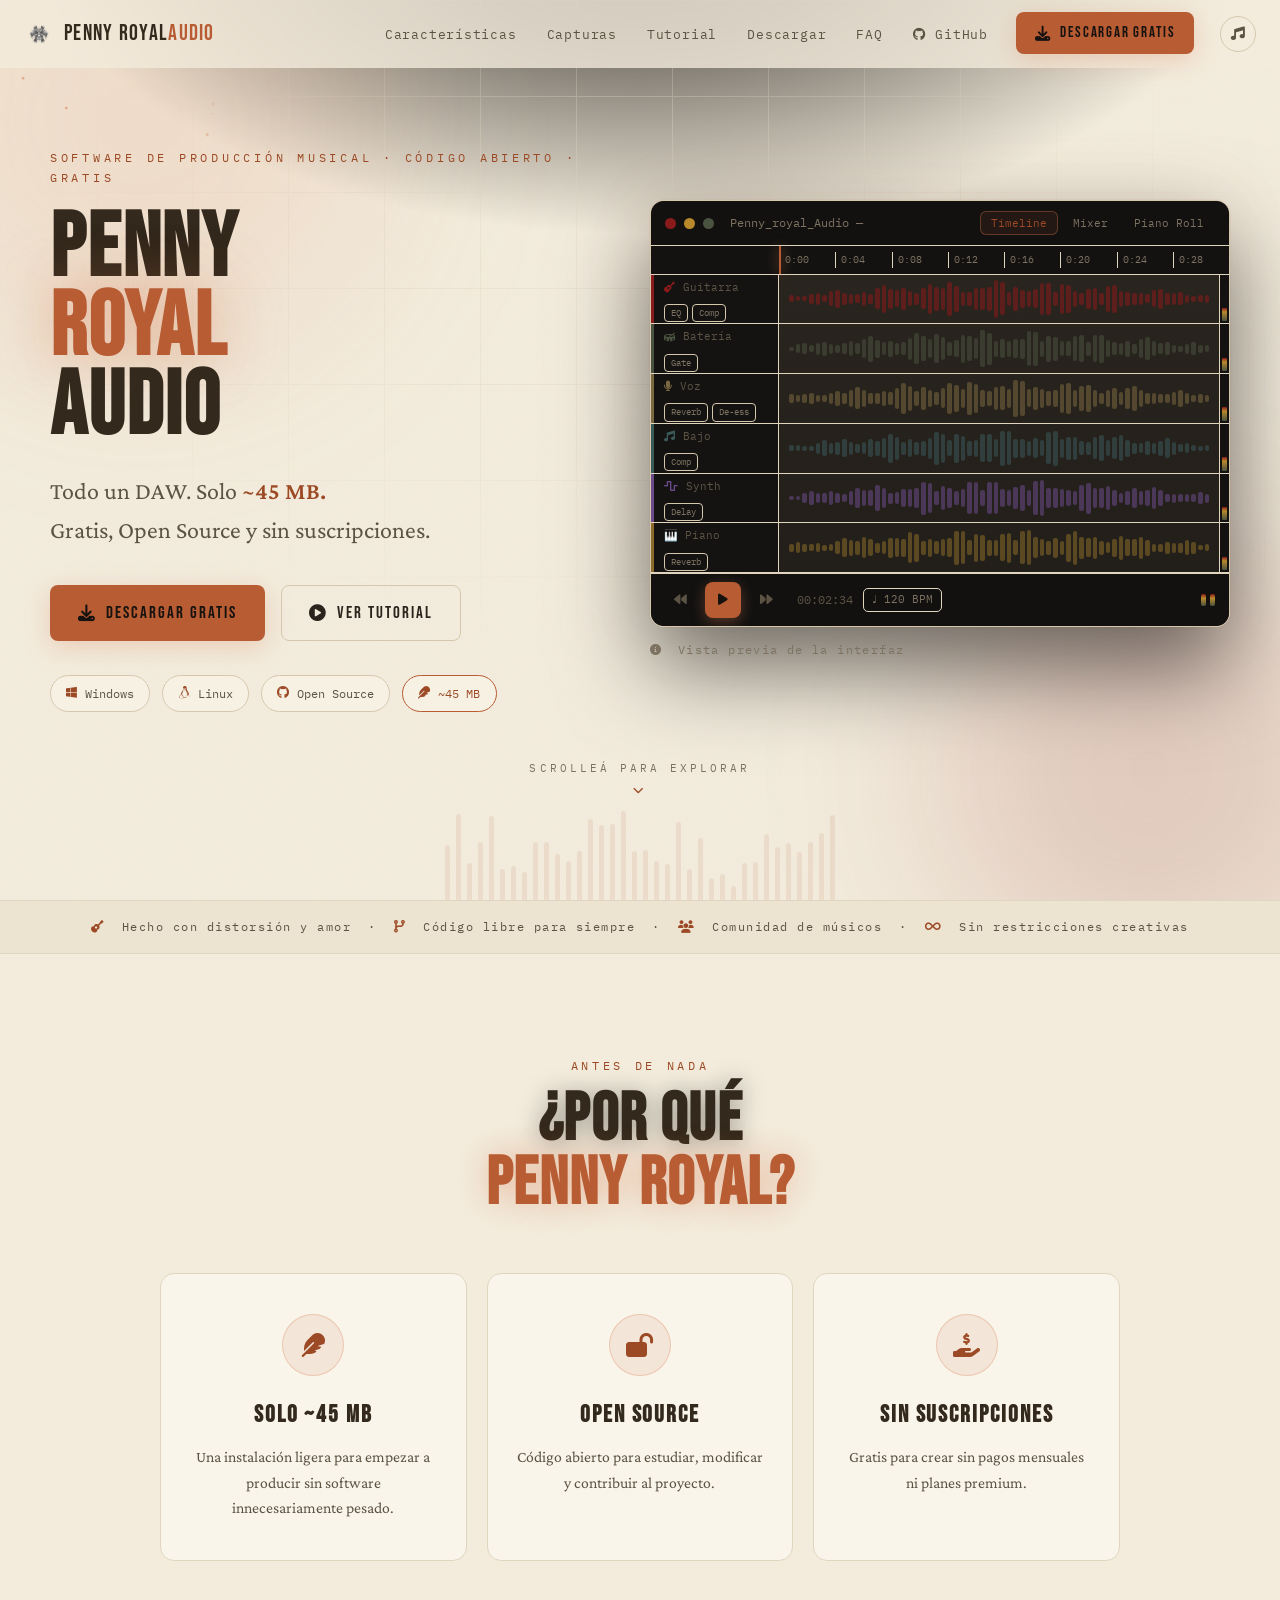
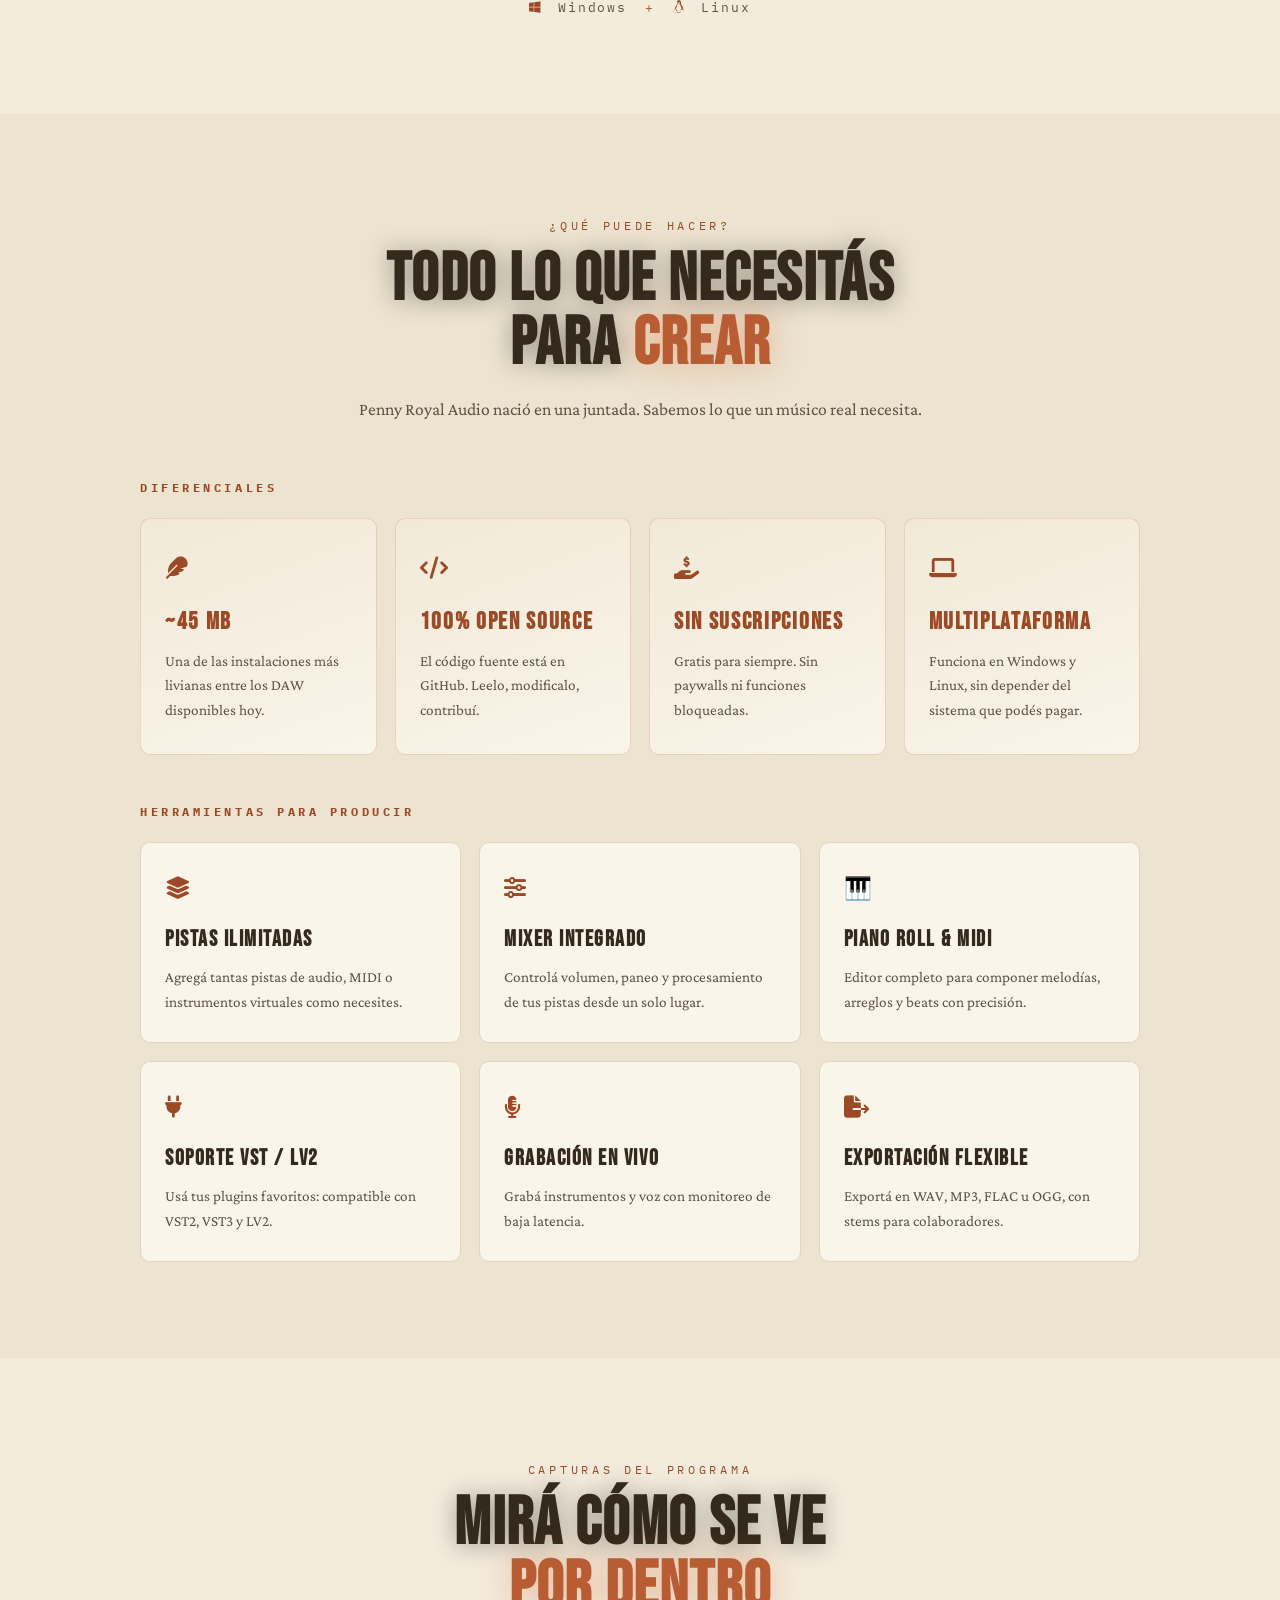
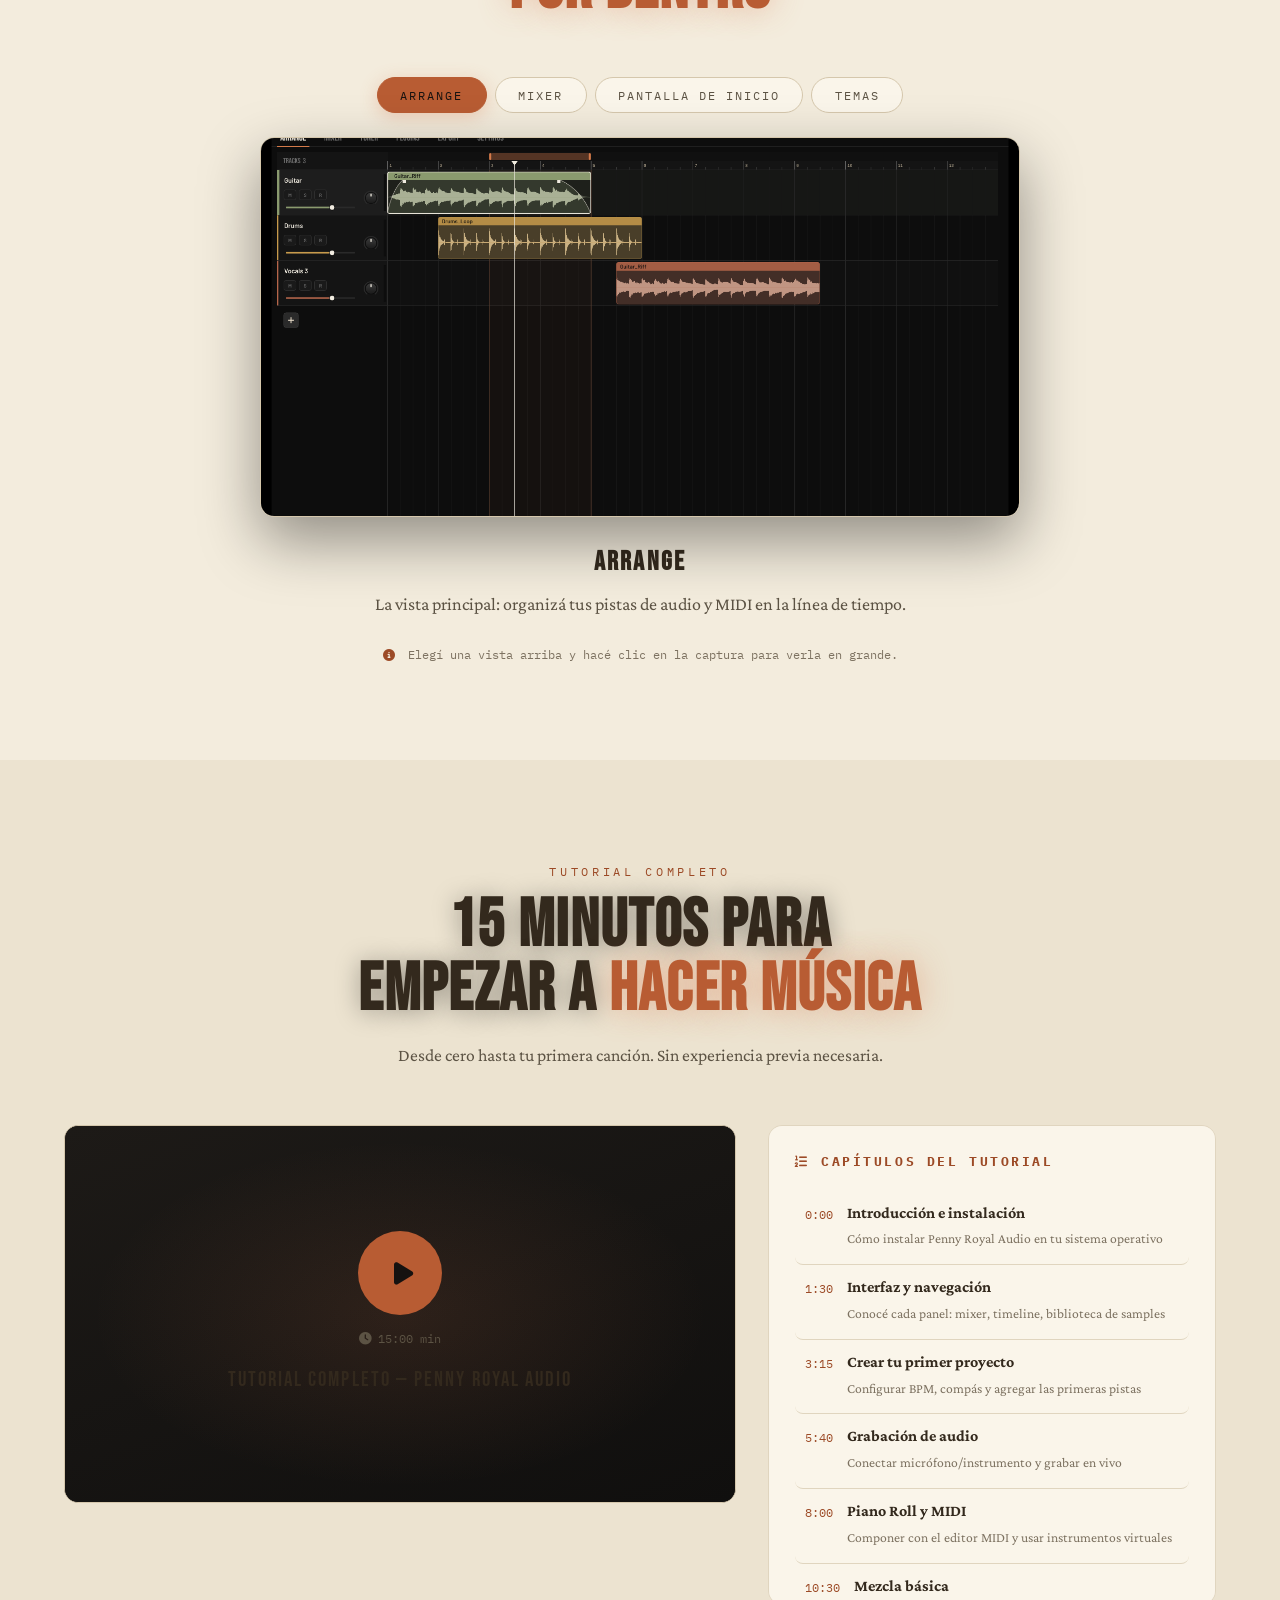
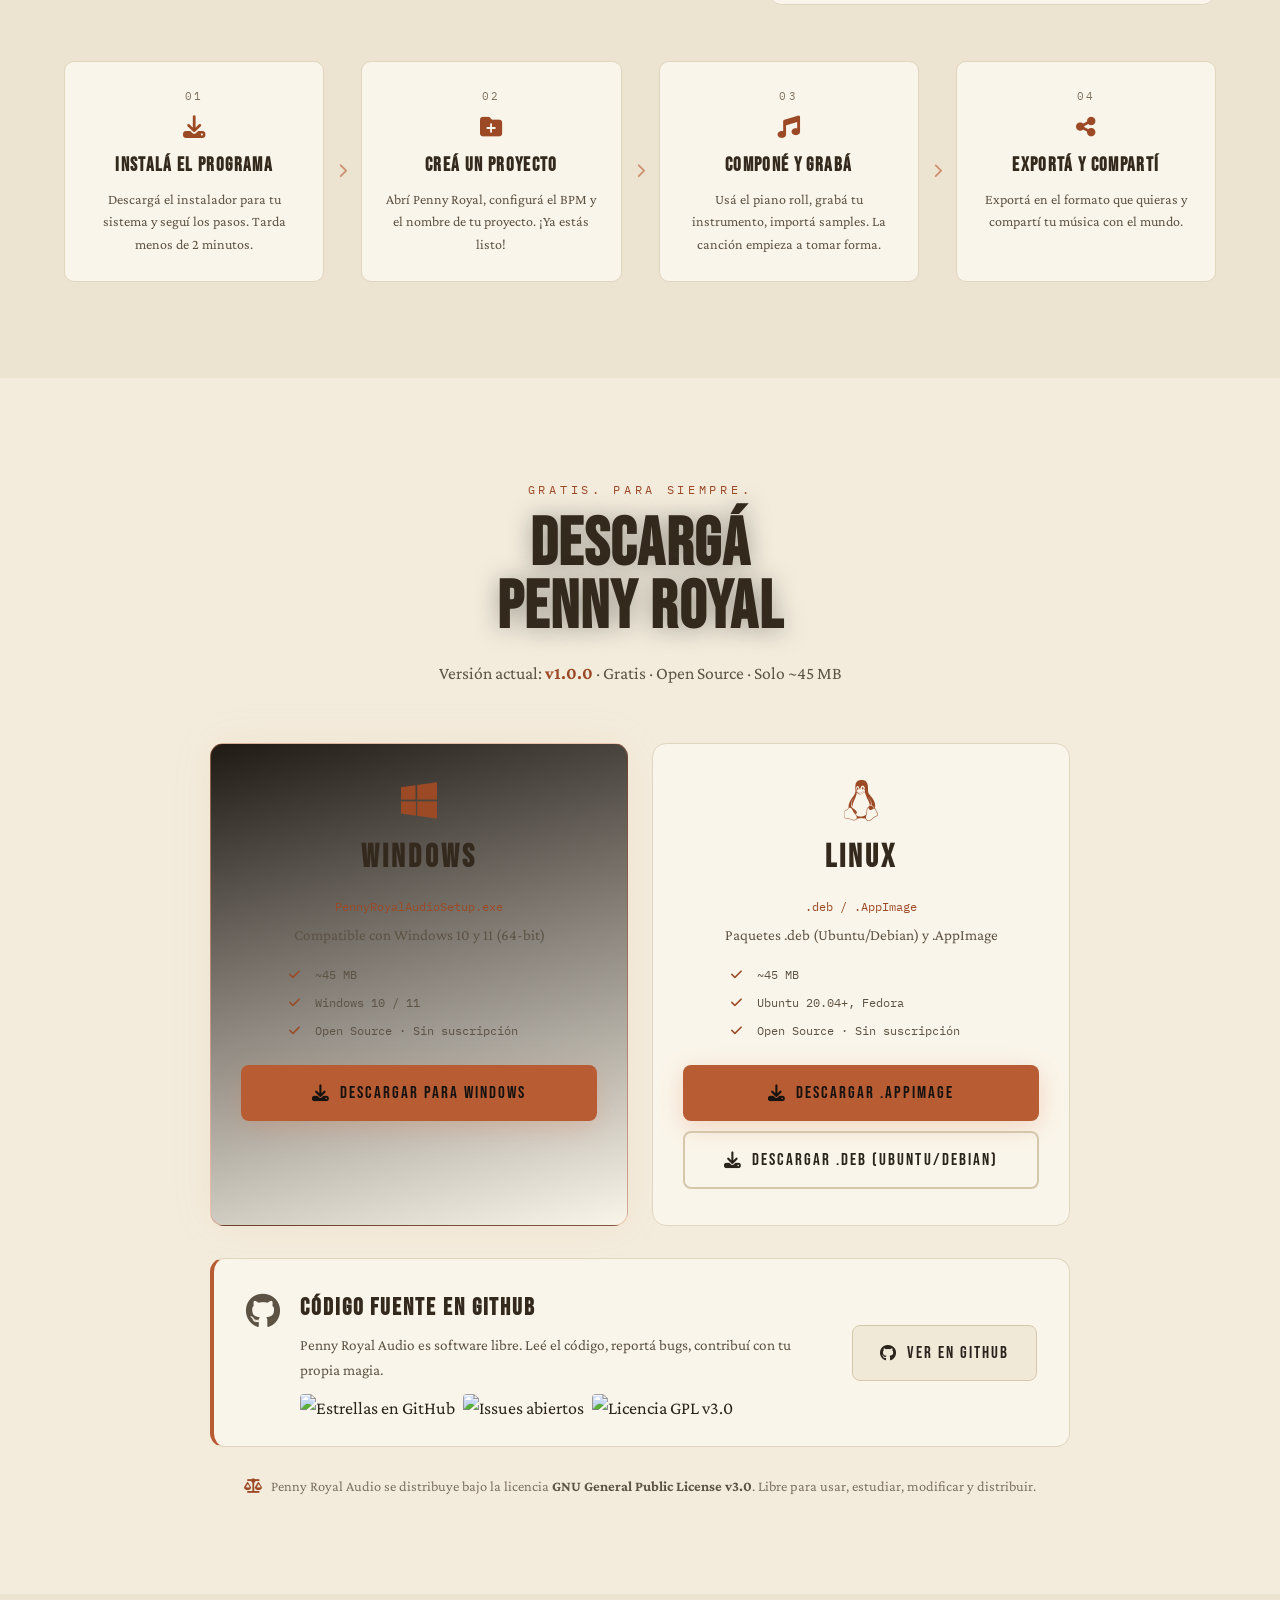
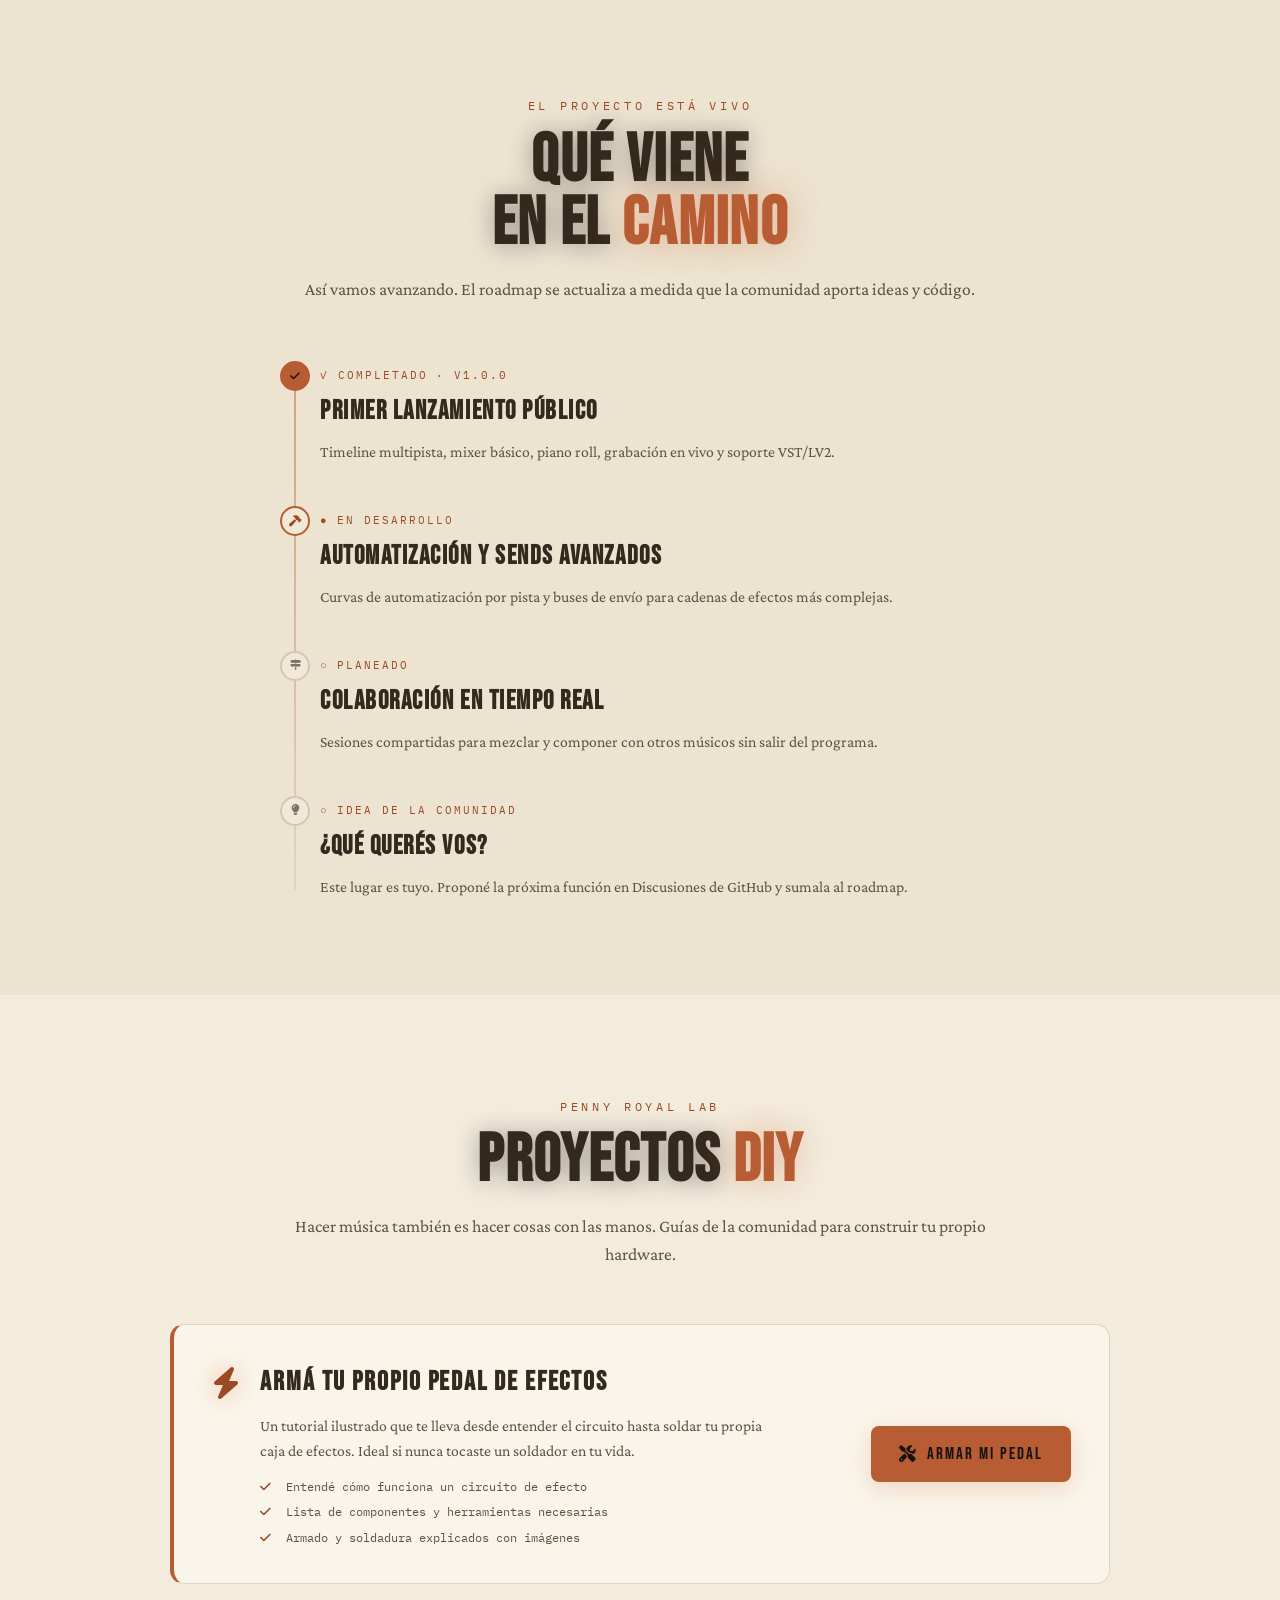
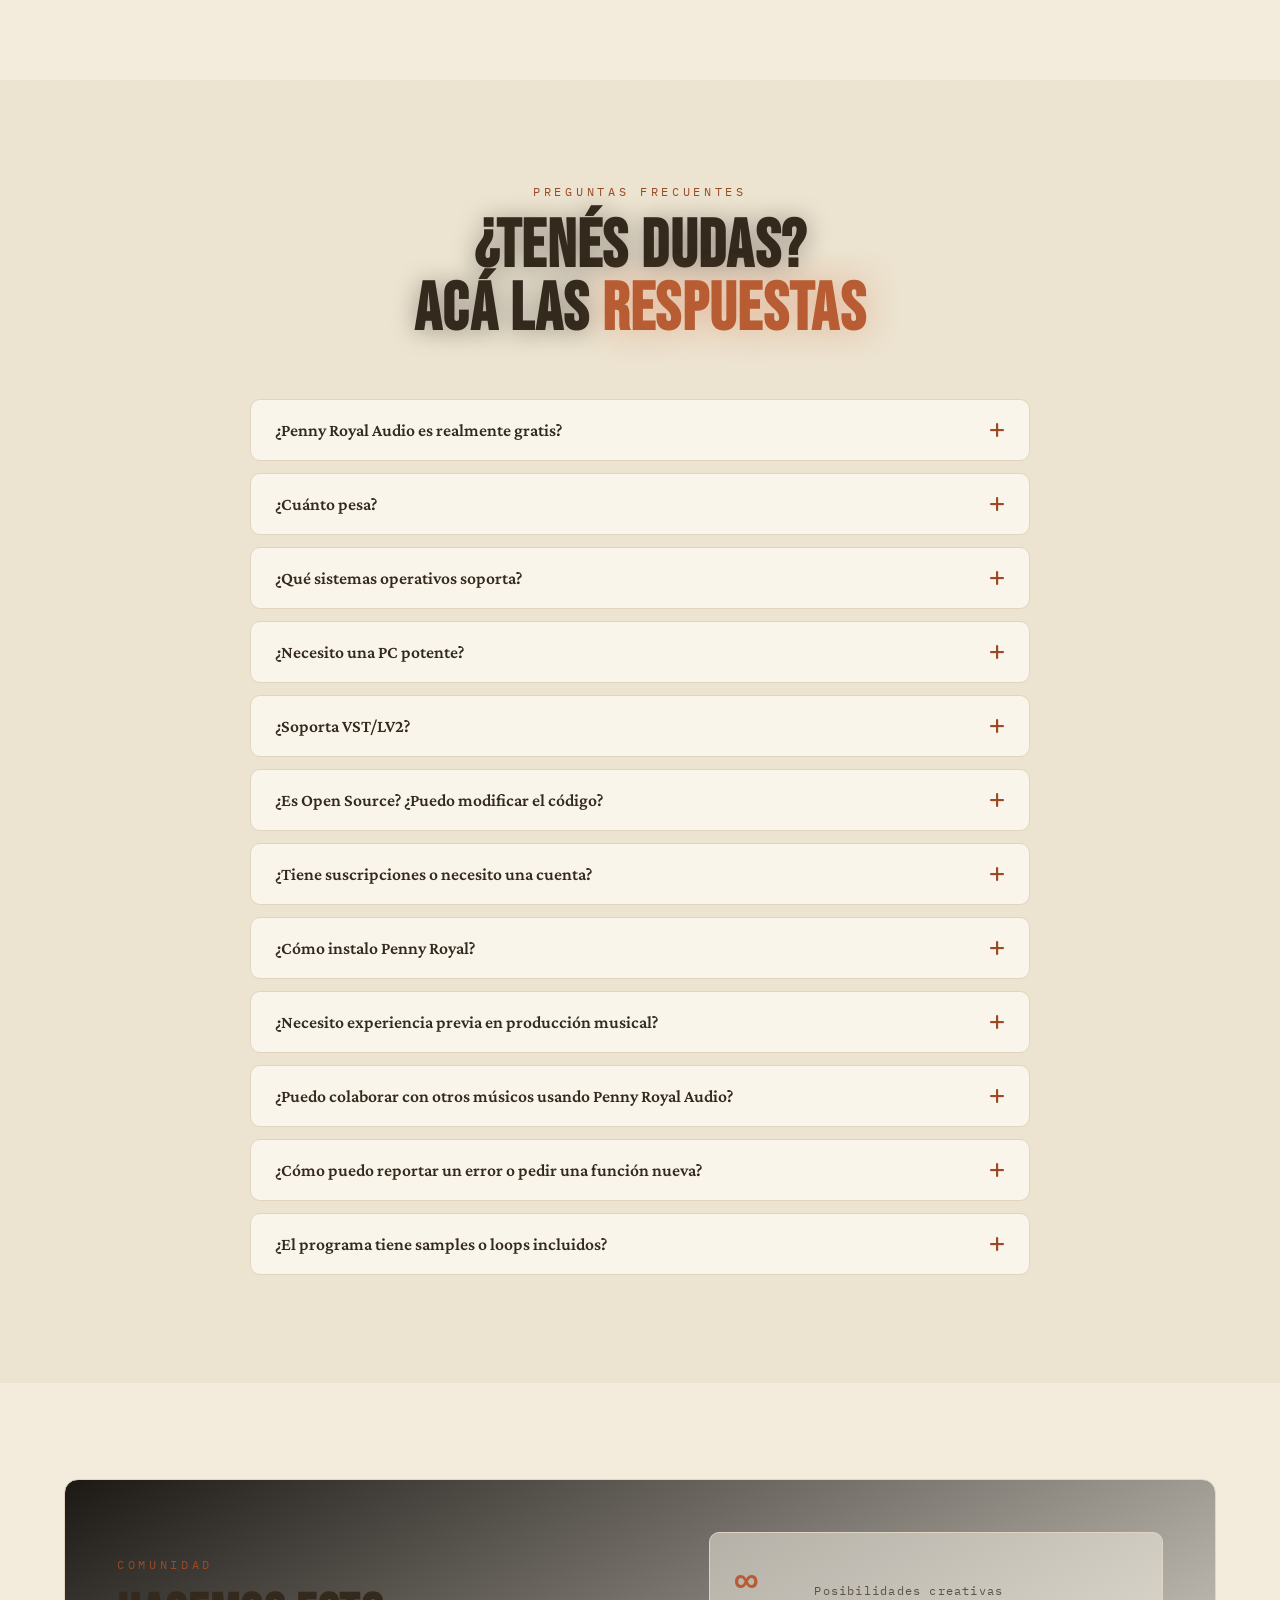
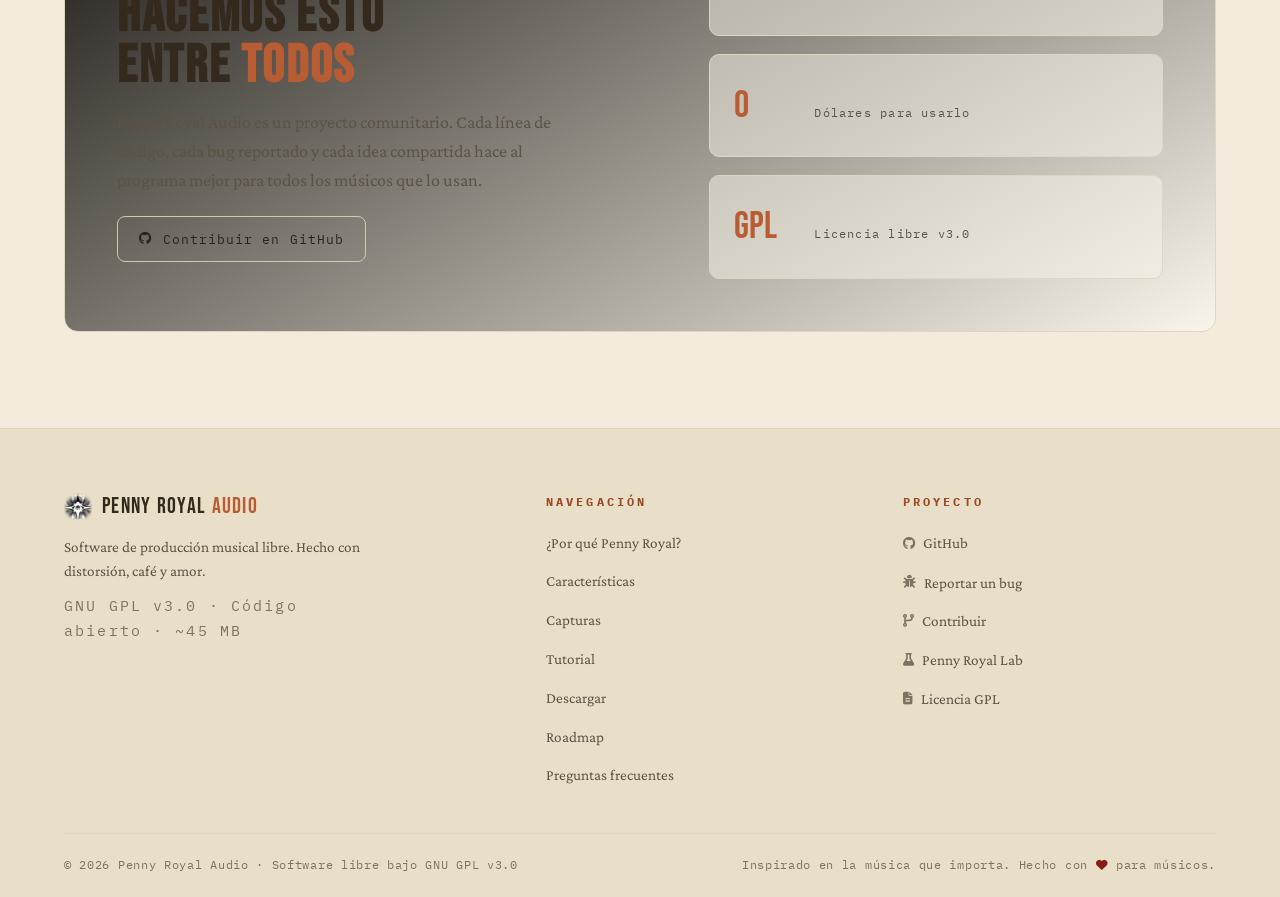
==== index.html @ ac42bec6 "Add files via upload" ====
<!DOCTYPE html>
<html lang="es">
<head>
  <meta charset="UTF-8" />
  <meta name="viewport" content="width=device-width, initial-scale=1.0" />
  <title>Penny Royal Audio — DAW Open Source Gratis</title>
  <meta name="description" content="Penny Royal Audio es un DAW gratuito, Open Source y ligero para Windows y Linux. Solo ~45 MB y sin suscripciones." />

  <!-- ══════════════ SEO / METADATOS ══════════════ -->
  <link rel="canonical" href="https://PennyRoyalAudio.com/" />

  <!-- Open Graph -->
  <meta property="og:type" content="website" />
  <meta property="og:site_name" content="Penny Royal Audio" />
  <meta property="og:title" content="Penny Royal Audio — DAW Open Source Gratis" />
  <meta property="og:description" content="Un DAW diseñado por músicos, para músicos. Gratis, Open Source y sin suscripciones. Solo ~45 MB." />
  <meta property="og:image" content="https://PennyRoyalAudio.com/IMAGENES/og-cover.png"/>
  <meta property="og:image:width" content="1200" />
  <meta property="og:image:height" content="630" />
  <meta property="og:url" content="https://PennyRoyalAudio.com/" />
  <meta property="og:locale" content="es_AR" />

  <!-- Twitter / X Card -->
  <meta name="twitter:card" content="summary_large_image" />
  <meta name="twitter:title" content="Penny Royal Audio — DAW Open Source Gratis" />
  <meta name="twitter:description" content="Un DAW ligero, gratuito y de código abierto para Windows y Linux." />
  <meta name="twitter:image" content="https://PennyRoyalAudio.com/IMAGENES/og-cover.png" />

  <meta name="google-site-verification" content="kn8697x2Cj54CViEL0r9r5AVrUOlAK8XcNIULOMWlQs" />
  <link rel="sitemap" type="application/xml" title="Sitemap" href="/sitemap.xml">

  <!-- Datos estructurados -->
  <script type="application/ld+json">
  {
    "@context": "https://schema.org",
    "@type": "SoftwareApplication",
    "name": "Penny Royal Audio",
    "applicationCategory": "MultimediaApplication",
    "operatingSystem": "Windows, Linux",
    "softwareVersion": "1.0.0",
    "description": "DAW de código abierto y gratuito para grabar, componer y mezclar música.",
    "offers": { "@type": "Offer", "price": "0", "priceCurrency": "USD" },
    "license": "https://www.gnu.org/licenses/gpl-3.0.html"
  }
  </script>

  <!-- Google Fonts -->
  <link rel="preconnect" href="https://fonts.googleapis.com" />
  <link rel="preconnect" href="https://fonts.gstatic.com" crossorigin />
  <link href="https://fonts.googleapis.com/css2?family=Bebas+Neue&family=Crimson+Pro:ital,wght@0,400;0,600;1,400&family=IBM+Plex+Mono:wght@400;600&display=swap" rel="stylesheet" />

  <!-- Font Awesome -->
  <link rel="stylesheet" href="https://cdnjs.cloudflare.com/ajax/libs/font-awesome/6.5.0/css/all.min.css" />

  <!-- Favicon -->
  <link rel="icon" type="image/png" href="IMAGENES/favicon.png" />

  <script>
    (function () {
      try {
        var t = localStorage.getItem('pra-theme');
        if (!t) t = window.matchMedia('(prefers-color-scheme: light)').matches ? 'light' : 'dark';
        document.documentElement.setAttribute('data-theme', t);
      } catch (e) {}
    })();
  </script>
  <link rel="stylesheet" href="estilo.css" />
<base target="_blank">
</head>
<body>

  <a href="#hero" class="skip-link">Saltar al contenido principal</a>

  <!-- ══════════════ NAVBAR ══════════════ -->
  <nav class="navbar" id="navbar">
    <div class="nav-inner">
      <a href="#hero" class="nav-logo">
        <img src="IMAGENES/logo de la pagina.png" alt="Penny Royal Audio logo" class="nav-logo-img" />
        <span class="logo-text">Penny Royal<span class="logo-accent">Audio</span></span>
      </a>
      <button class="nav-toggle" id="navToggle" aria-label="Abrir menú" aria-expanded="false" aria-controls="navLinks">
        <span></span><span></span><span></span>
      </button>
      <ul class="nav-links" id="navLinks">
        <li><a href="#features">Características</a></li>
        <li><a href="#screenshots">Capturas</a></li>
        <li><a href="#tutorial">Tutorial</a></li>
        <li><a href="#download">Descargar</a></li>
        <li><a href="#faq">FAQ</a></li>
        <li>
          <a href="https://github.com/joaking777/PennyRoyalAudio" target="_blank" rel="noopener" class="nav-github">
            <i class="fab fa-github"></i> GitHub
          </a>
        </li>
        <li>
          <a href="#download" class="btn btn-primary btn-nav">
            <i class="fas fa-download"></i> Descargar gratis
          </a>
        </li>
        <li>
          <button class="theme-toggle" id="themeToggle" aria-label="Cambiar a modo claro" title="Cambiar tema">
            <i class="fas fa-music" aria-hidden="true"></i>
          </button>
        </li>
      </ul>
    </div>
  </nav>

  <!-- ══════════════ HERO ══════════════ -->
  <section class="hero" id="hero">
    <div class="hero-noise"></div>
    <div class="hero-grid-lines"></div>

    <div class="hero-glow hero-glow-1" aria-hidden="true"></div>
    <div class="hero-glow hero-glow-2" aria-hidden="true"></div>

    <canvas class="hero-particles" id="heroParticles" aria-hidden="true"></canvas>

    <div class="hero-eq" id="heroEq" aria-hidden="true"></div>

    <svg class="hero-wave" id="heroWave" viewBox="0 0 1200 120" preserveAspectRatio="none" aria-hidden="true">
      <path class="hero-wave-path hero-wave-path-1" d="M0,60 Q150,10 300,60 T600,60 T900,60 T1200,60" />
      <path class="hero-wave-path hero-wave-path-2" d="M0,60 Q150,110 300,60 T600,60 T900,60 T1200,60" />
    </svg>

    <div class="hero-layout">
    <div class="hero-content">
      <p class="hero-eyebrow">Software de producción musical · Código abierto · Gratis</p>
      <h1 class="hero-title">
        <span class="title-line">Penny</span>
        <span class="title-line accent">ROYAL</span>
        <span class="title-line">AUDIO</span>
      </h1>
      <p class="hero-subtitle">
        Todo un DAW. Solo <em>~45 MB.</em><br>
        Gratis, Open Source y sin suscripciones.
      </p>
      <div class="hero-cta">
        <a href="#download" class="btn btn-primary">
          <i class="fas fa-download"></i> Descargar gratis
        </a>
        <a href="#tutorial" class="btn btn-ghost">
          <i class="fas fa-play-circle"></i> Ver tutorial
        </a>
      </div>
      <div class="hero-badges">
        <span class="badge"><i class="fab fa-windows"></i> Windows</span>
        <span class="badge"><i class="fab fa-linux"></i> Linux</span>
        <span class="badge"><i class="fab fa-github"></i> Open Source</span>
        <span class="badge badge-accent"><i class="fas fa-feather"></i> ~45 MB</span>
      </div>
    </div>

    <div class="hero-visual">
      <div class="daw-mockup" id="dawMockup">
        <div class="daw-titlebar">
          <span class="daw-dot red"></span>
          <span class="daw-dot yellow"></span>
          <span class="daw-dot green"></span>
          <span class="daw-titlename">Penny_royal_Audio — </span>
          <div class="daw-tabs" role="tablist" aria-label="Vistas del DAW">
            <button class="daw-tab active" data-view="timeline" role="tab" aria-selected="true">Timeline</button>
            <button class="daw-tab" data-view="mixer" role="tab" aria-selected="false">Mixer</button>
            <button class="daw-tab" data-view="pianoroll" role="tab" aria-selected="false">Piano Roll</button>
          </div>
        </div>

        <div class="daw-body">

          <!-- ── Vista: TIMELINE ── -->
          <div class="daw-view daw-view-timeline active" data-view-panel="timeline">
            <div class="daw-ruler" id="dawRuler" aria-hidden="true">
              <span>0:00</span><span>0:04</span><span>0:08</span><span>0:12</span>
              <span>0:16</span><span>0:20</span><span>0:24</span><span>0:28</span>
              <div class="daw-playhead" id="dawPlayhead"></div>
            </div>
            <div class="daw-tracks">
              <div class="daw-track" style="--c:#8B1A1A">
                <div class="track-label"><i class="fas fa-guitar"></i> Guitarra
                  <span class="track-plugins"><span class="plugin-chip">EQ</span><span class="plugin-chip">Comp</span></span>
                </div>
                <div class="track-wave"><div class="waveform" data-track="1"></div></div>
                <div class="track-vu"><span class="vu-bar" data-vu="1"></span></div>
              </div>
              <div class="daw-track" style="--c:#4A5240">
                <div class="track-label"><i class="fas fa-drum"></i> Batería
                  <span class="track-plugins"><span class="plugin-chip">Gate</span></span>
                </div>
                <div class="track-wave"><div class="waveform" data-track="2"></div></div>
                <div class="track-vu"><span class="vu-bar" data-vu="2"></span></div>
              </div>
              <div class="daw-track" style="--c:#7A6840">
                <div class="track-label"><i class="fas fa-microphone"></i> Voz
                  <span class="track-plugins"><span class="plugin-chip">Reverb</span><span class="plugin-chip">De-ess</span></span>
                </div>
                <div class="track-wave"><div class="waveform" data-track="3"></div></div>
                <div class="track-vu"><span class="vu-bar" data-vu="3"></span></div>
              </div>
              <div class="daw-track" style="--c:#3A5A5A">
                <div class="track-label"><i class="fas fa-music"></i> Bajo
                  <span class="track-plugins"><span class="plugin-chip">Comp</span></span>
                </div>
                <div class="track-wave"><div class="waveform" data-track="4"></div></div>
                <div class="track-vu"><span class="vu-bar" data-vu="4"></span></div>
              </div>
              <div class="daw-track" style="--c:#6B4A8B">
                <div class="track-label"><i class="fas fa-wave-square"></i> Synth
                  <span class="track-plugins"><span class="plugin-chip">Delay</span></span>
                </div>
                <div class="track-wave"><div class="waveform" data-track="5"></div></div>
                <div class="track-vu"><span class="vu-bar" data-vu="5"></span></div>
              </div>
              <div class="daw-track" style="--c:#8B6B2A">
                <div class="track-label">🎹 Piano
                  <span class="track-plugins"><span class="plugin-chip">Reverb</span></span>
                </div>
                <div class="track-wave"><div class="waveform" data-track="6"></div></div>
                <div class="track-vu"><span class="vu-bar" data-vu="6"></span></div>
              </div>
            </div>
          </div>

          <!-- ── Vista: MIXER ── -->
          <div class="daw-view daw-view-mixer" data-view-panel="mixer">
            <div class="mixer-strips">
              <div class="mixer-strip" style="--c:#8B1A1A"><span class="strip-label">Gtr</span><div class="strip-fader"><div class="fader-fill" style="height:62%"></div><div class="fader-knob" style="bottom:62%"></div></div><span class="strip-db">-4dB</span></div>
              <div class="mixer-strip" style="--c:#4A5240"><span class="strip-label">Bat</span><div class="strip-fader"><div class="fader-fill" style="height:78%"></div><div class="fader-knob" style="bottom:78%"></div></div><span class="strip-db">-1dB</span></div>
              <div class="mixer-strip" style="--c:#7A6840"><span class="strip-label">Voz</span><div class="strip-fader"><div class="fader-fill" style="height:70%"></div><div class="fader-knob" style="bottom:70%"></div></div><span class="strip-db">-2dB</span></div>
              <div class="mixer-strip" style="--c:#3A5A5A"><span class="strip-label">Bajo</span><div class="strip-fader"><div class="fader-fill" style="height:55%"></div><div class="fader-knob" style="bottom:55%"></div></div><span class="strip-db">-6dB</span></div>
              <div class="mixer-strip" style="--c:#6B4A8B"><span class="strip-label">Syn</span><div class="strip-fader"><div class="fader-fill" style="height:44%"></div><div class="fader-knob" style="bottom:44%"></div></div><span class="strip-db">-9dB</span></div>
              <div class="mixer-strip" style="--c:#8B6B2A"><span class="strip-label">Pno</span><div class="strip-fader"><div class="fader-fill" style="height:50%"></div><div class="fader-knob" style="bottom:50%"></div></div><span class="strip-db">-7dB</span></div>
              <div class="mixer-strip mixer-strip-master"><span class="strip-label">Master</span><div class="strip-fader"><div class="fader-fill" style="height:85%"></div><div class="fader-knob" style="bottom:85%"></div></div><span class="strip-db">0dB</span></div>
            </div>
          </div>

          <!-- ── Vista: PIANO ROLL ── -->
          <div class="daw-view daw-view-pianoroll" data-view-panel="pianoroll">
            <div class="pianoroll" id="pianoRoll" aria-hidden="true"></div>
          </div>

          <div class="daw-transport">
            <button class="transport-btn" aria-label="Retroceder"><i class="fas fa-backward"></i></button>
            <button class="transport-btn play-btn" id="playBtn" aria-label="Reproducir" aria-pressed="false"><i class="fas fa-play"></i></button>
            <button class="transport-btn" aria-label="Avanzar"><i class="fas fa-forward"></i></button>
            <div class="transport-time" id="transportTime">00:02:34</div>
            <div class="transport-bpm">♩ 120 BPM</div>
            <div class="master-vu" aria-hidden="true">
              <span class="master-vu-bar" data-master-vu="L"></span>
              <span class="master-vu-bar" data-master-vu="R"></span>
            </div>
          </div>
        </div>
      </div>
      <p class="hero-visual-note"><i class="fas fa-info-circle"></i> Vista previa de la interfaz</p>
    </div>
    </div><!-- /.hero-layout -->

    <div class="scroll-hint">
      <span>Scrolleá para explorar</span>
      <i class="fas fa-chevron-down"></i>
    </div>
  </section>

  <!-- ══════════════ ABOUT BAND ══════════════ -->
  <section class="about-strip">
    <div class="strip-inner">
      <p>
        <i class="fas fa-guitar"></i> &nbsp;Hecho con distorsión y amor &nbsp;·&nbsp;
        <i class="fas fa-code-branch"></i> &nbsp;Código libre para siempre &nbsp;·&nbsp;
        <i class="fas fa-users"></i> &nbsp;Comunidad de músicos &nbsp;·&nbsp;
        <i class="fas fa-infinity"></i> &nbsp;Sin restricciones creativas
      </p>
    </div>
  </section>

  <!-- ══════════════ ¿POR QUÉ PENNY ROYAL? ══════════════ -->
  <section class="section why" id="why">
    <div class="container">
      <div class="section-header">
        <span class="section-tag">Antes de nada</span>
        <h2 class="section-title">¿Por qué<br><em>Penny Royal?</em></h2>
      </div>
      <div class="why-grid">
        <div class="why-card">
          <div class="why-icon"><i class="fas fa-feather"></i></div>
          <h3>Solo ~45 MB</h3>
          <p>Una instalación ligera para empezar a producir sin software innecesariamente pesado.</p>
        </div>
        <div class="why-card">
          <div class="why-icon"><i class="fas fa-lock-open"></i></div>
          <h3>Open Source</h3>
          <p>Código abierto para estudiar, modificar y contribuir al proyecto.</p>
        </div>
        <div class="why-card">
          <div class="why-icon"><i class="fas fa-hand-holding-dollar"></i></div>
          <h3>Sin suscripciones</h3>
          <p>Gratis para crear sin pagos mensuales ni planes premium.</p>
        </div>
      </div>
      <div class="why-platforms">
        <span><i class="fab fa-windows"></i> Windows</span>
        <span class="plus">+</span>
        <span><i class="fab fa-linux"></i> Linux</span>
      </div>
    </div>
  </section>

  <!-- ══════════════ FEATURES ══════════════ -->
  <section class="section features" id="features">
    <div class="container">
      <div class="section-header">
        <span class="section-tag">¿Qué puede hacer?</span>
        <h2 class="section-title">Todo lo que necesitás<br>para <em>crear</em></h2>
        <p class="section-sub">Penny Royal Audio nació en una juntada. Sabemos lo que un músico real necesita.</p>
      </div>

      <!-- ── DIFERENCIALES ── -->
      <h3 class="features-group-label">Diferenciales</h3>
      <div class="features-grid features-grid-diff">
        <div class="feature-card feature-card-diff">
          <div class="feature-icon"><i class="fas fa-feather"></i></div>
          <h3>~45 MB</h3>
          <p>Una de las instalaciones más livianas entre los DAW disponibles hoy.</p>
        </div>
        <div class="feature-card feature-card-diff">
          <div class="feature-icon"><i class="fas fa-code"></i></div>
          <h3>100% Open Source</h3>
          <p>El código fuente está en GitHub. Leelo, modificalo, contribuí.</p>
        </div>
        <div class="feature-card feature-card-diff">
          <div class="feature-icon"><i class="fas fa-hand-holding-dollar"></i></div>
          <h3>Sin suscripciones</h3>
          <p>Gratis para siempre. Sin paywalls ni funciones bloqueadas.</p>
        </div>
        <div class="feature-card feature-card-diff">
          <div class="feature-icon"><i class="fas fa-laptop"></i></div>
          <h3>Multiplataforma</h3>
          <p>Funciona en Windows y Linux, sin depender del sistema que podés pagar.</p>
        </div>
      </div>

      <!-- ── HERRAMIENTAS PARA PRODUCIR ── -->
      <h3 class="features-group-label">Herramientas para producir</h3>
      <div class="features-grid features-grid-tools">
        <div class="feature-card">
          <div class="feature-icon"><i class="fas fa-layer-group"></i></div>
          <h3>Pistas ilimitadas</h3>
          <p>Agregá tantas pistas de audio, MIDI o instrumentos virtuales como necesites.</p>
        </div>
        <div class="feature-card">
          <div class="feature-icon"><i class="fas fa-sliders"></i></div>
          <h3>Mixer integrado</h3>
          <p>Controlá volumen, paneo y procesamiento de tus pistas desde un solo lugar.</p>
        </div>
        <div class="feature-card">
          <div class="feature-icon">🎹</div>
          <h3>Piano Roll &amp; MIDI</h3>
          <p>Editor completo para componer melodías, arreglos y beats con precisión.</p>
        </div>
        <div class="feature-card">
          <div class="feature-icon"><i class="fas fa-plug"></i></div>
          <h3>Soporte VST / LV2</h3>
          <p>Usá tus plugins favoritos: compatible con VST2, VST3 y LV2.</p>
        </div>
        <div class="feature-card">
          <div class="feature-icon"><i class="fas fa-microphone-alt"></i></div>
          <h3>Grabación en vivo</h3>
          <p>Grabá instrumentos y voz con monitoreo de baja latencia.</p>
        </div>
        <div class="feature-card">
          <div class="feature-icon"><i class="fas fa-file-export"></i></div>
          <h3>Exportación flexible</h3>
          <p>Exportá en WAV, MP3, FLAC u OGG, con stems para colaboradores.</p>
        </div>
      </div>
    </div>
  </section>

  <!-- ══════════════ SCREENSHOTS ══════════════ -->
  <section class="section screenshots" id="screenshots">
    <div class="container">
      <div class="section-header">
        <span class="section-tag">Capturas del programa</span>
        <h2 class="section-title">Mirá cómo se ve<br><em>por dentro</em></h2>
      </div>
      <!-- Showcase con tabs -->
      <div class="showcase" id="showcase">
        <div class="showcase-tabs" role="tablist" aria-label="Vistas del DAW">
          <button class="showcase-tab active" data-shot="0" role="tab" aria-selected="true">Arrange</button>
          <button class="showcase-tab" data-shot="1" role="tab" aria-selected="false">Mixer</button>
          <button class="showcase-tab" data-shot="2" role="tab" aria-selected="false">Pantalla de inicio</button>
          <button class="showcase-tab" data-shot="3" role="tab" aria-selected="false">Temas</button>
        </div>

        <figure class="showcase-stage" id="showcaseStage" role="button" tabindex="0" aria-label="Ampliar captura de Arrange">
          <img src="IMAGENES/arrange.png" alt="Vista Arrange del programa, con pistas de guitarra, batería y voces" id="showcaseImg" />
          <span class="showcase-zoom" aria-hidden="true"><i class="fas fa-magnifying-glass-plus"></i></span>
        </figure>

        <div class="showcase-caption">
          <h3 id="showcaseTitle">Arrange</h3>
          <p id="showcaseDesc">La vista principal: organizá tus pistas de audio y MIDI en la línea de tiempo.</p>
        </div>
      </div>

      <p class="screenshots-note"><i class="fas fa-info-circle"></i> Elegí una vista arriba y hacé clic en la captura para verla en grande.</p>
    </div>

    <!-- Lightbox -->
    <div class="lightbox" id="lightbox" role="dialog" aria-modal="true" aria-label="Vista ampliada de captura">
      <button class="lightbox-close" id="lightboxClose" aria-label="Cerrar"><i class="fas fa-times" aria-hidden="true"></i></button>
      <button class="lightbox-nav lightbox-prev" id="lightboxPrev" aria-label="Captura anterior"><i class="fas fa-chevron-left" aria-hidden="true"></i></button>
      <div class="lightbox-content" id="lightboxContent"></div>
      <button class="lightbox-nav lightbox-next" id="lightboxNext" aria-label="Siguiente captura"><i class="fas fa-chevron-right" aria-hidden="true"></i></button>
      <p class="lightbox-caption" id="lightboxCaption"></p>
    </div>
  </section>

  <!-- ══════════════ TUTORIAL ══════════════ -->
  <section class="section tutorial" id="tutorial">
    <div class="container">
      <div class="section-header">
        <span class="section-tag">Tutorial completo</span>
        <h2 class="section-title">15 minutos para<br>empezar a <em>hacer música</em></h2>
        <p class="section-sub">Desde cero hasta tu primera canción. Sin experiencia previa necesaria.</p>
      </div>

      <div class="tutorial-layout">
        <div class="video-wrapper">
          <div class="video-placeholder" id="videoPlaceholder" role="button" tabindex="0" aria-label="Reproducir tutorial completo">
            <div class="video-play-overlay" id="videoPlay">
              <div class="video-play-btn">
                <i class="fas fa-play"></i>
              </div>
              <p class="video-duration"><i class="fas fa-clock"></i> 15:00 min</p>
              <p class="video-title">Tutorial completo — Penny Royal Audio</p>
            </div>
            <!-- ⬇️ VIDEO: reemplazá TU_VIDEO_ID por el ID real de tu video de YouTube -->
            <iframe width="100%" height="100%" src="https://www.youtube.com/embed/TU_VIDEO_ID?rel=0"
              title="Tutorial Penny Royal Audio" frameborder="0" allowfullscreen loading="lazy"></iframe>
          </div>
        </div>

        <div class="tutorial-chapters">
          <h3 class="chapters-title"><i class="fas fa-list-ol"></i> Capítulos del tutorial</h3>
          <ol class="chapter-list">
            <li class="chapter-item" data-time="0:00" tabindex="0">
              <span class="chapter-time">0:00</span>
              <div class="chapter-info">
                <strong>Introducción e instalación</strong>
                <span>Cómo instalar Penny Royal Audio en tu sistema operativo</span>
              </div>
            </li>
            <li class="chapter-item" data-time="1:30" tabindex="0">
              <span class="chapter-time">1:30</span>
              <div class="chapter-info">
                <strong>Interfaz y navegación</strong>
                <span>Conocé cada panel: mixer, timeline, biblioteca de samples</span>
              </div>
            </li>
            <li class="chapter-item" data-time="3:15" tabindex="0">
              <span class="chapter-time">3:15</span>
              <div class="chapter-info">
                <strong>Crear tu primer proyecto</strong>
                <span>Configurar BPM, compás y agregar las primeras pistas</span>
              </div>
            </li>
            <li class="chapter-item" data-time="5:40" tabindex="0">
              <span class="chapter-time">5:40</span>
              <div class="chapter-info">
                <strong>Grabación de audio</strong>
                <span>Conectar micrófono/instrumento y grabar en vivo</span>
              </div>
            </li>
            <li class="chapter-item" data-time="8:00" tabindex="0">
              <span class="chapter-time">8:00</span>
              <div class="chapter-info">
                <strong>Piano Roll y MIDI</strong>
                <span>Componer con el editor MIDI y usar instrumentos virtuales</span>
              </div>
            </li>
            <li class="chapter-item" data-time="10:30" tabindex="0">
              <span class="chapter-time">10:30</span>
              <div class="chapter-info">
                <strong>Mezcla básica</strong>
                <span>Volúmenes, paneo, EQ y reverb para que todo suene bien</span>
              </div>
            </li>
            <li class="chapter-item" data-time="13:00" tabindex="0">
              <span class="chapter-time">13:00</span>
              <div class="chapter-info">
                <strong>Exportar tu canción</strong>
                <span>Renderizar en MP3, WAV o FLAC listo para compartir</span>
              </div>
            </li>
          </ol>
        </div>
      </div>

      <!-- Paso a paso visual -->
      <div class="steps-grid">
        <div class="step-card">
          <div class="step-number">01</div>
          <i class="fas fa-download step-icon"></i>
          <h4>Instalá el programa</h4>
          <p>Descargá el instalador para tu sistema y seguí los pasos. Tarda menos de 2 minutos.</p>
        </div>
        <div class="step-arrow" aria-hidden="true"><i class="fas fa-chevron-right"></i></div>
        <div class="step-card">
          <div class="step-number">02</div>
          <i class="fas fa-folder-plus step-icon"></i>
          <h4>Creá un proyecto</h4>
          <p>Abrí Penny Royal, configurá el BPM y el nombre de tu proyecto. ¡Ya estás listo!</p>
        </div>
        <div class="step-arrow" aria-hidden="true"><i class="fas fa-chevron-right"></i></div>
        <div class="step-card">
          <div class="step-number">03</div>
          <i class="fas fa-music step-icon"></i>
          <h4>Componé y grabá</h4>
          <p>Usá el piano roll, grabá tu instrumento, importá samples. La canción empieza a tomar forma.</p>
        </div>
        <div class="step-arrow" aria-hidden="true"><i class="fas fa-chevron-right"></i></div>
        <div class="step-card">
          <div class="step-number">04</div>
          <i class="fas fa-share-alt step-icon"></i>
          <h4>Exportá y compartí</h4>
          <p>Exportá en el formato que quieras y compartí tu música con el mundo.</p>
        </div>
      </div>

    </div>
  </section>

  <!-- ══════════════ DOWNLOAD ══════════════ -->
  <section class="section download" id="download">
    <div class="container">
      <div class="section-header">
        <span class="section-tag">Gratis. Para siempre.</span>
        <h2 class="section-title">Descargá<br>Penny Royal</h2>
        <p class="section-sub">Versión actual: <strong>v1.0.0</strong> · Gratis · Open Source · Solo ~45 MB</p>
      </div>

      <div class="download-grid">
        <div class="download-card featured">
          <div class="download-os">
            <i class="fab fa-windows" aria-hidden="true"></i>
            <h3>Windows</h3>
          </div>
          <p class="download-file">PennyRoyalAudioSetup.exe</p>
          <p>Compatible con Windows 10 y 11 (64-bit)</p>
          <ul class="download-specs">
            <li><i class="fas fa-check" aria-hidden="true"></i> ~45 MB</li>
            <li><i class="fas fa-check" aria-hidden="true"></i> Windows 10 / 11</li>
            <li><i class="fas fa-check" aria-hidden="true"></i> Open Source · Sin suscripción</li>
          </ul>
          <a href="https://github.com/lukkaisito/PennyroyalAudio/releases/latest/download/PennyRoyalAudioSetup.exe" class="btn btn-download">
            <i class="fas fa-download" aria-hidden="true"></i> Descargar para Windows
          </a>
        </div>

        <div class="download-card">
          <div class="download-os">
            <i class="fab fa-linux" aria-hidden="true"></i>
            <h3>Linux</h3>
          </div>
          <p class="download-file">.deb / .AppImage</p>
          <p>Paquetes .deb (Ubuntu/Debian) y .AppImage</p>
          <ul class="download-specs">
            <li><i class="fas fa-check" aria-hidden="true"></i> ~45 MB</li>
            <li><i class="fas fa-check" aria-hidden="true"></i> Ubuntu 20.04+, Fedora</li>
            <li><i class="fas fa-check" aria-hidden="true"></i> Open Source · Sin suscripción</li>
          </ul>
          <a href="https://github.com/lukkaisito/PennyroyalAudio/releases/latest/download/PennyRoyalAudio-x86_64.AppImage" class="btn btn-download">
            <i class="fas fa-download" aria-hidden="true"></i> Descargar .AppImage
          </a>
          <a href="https://github.com/lukkaisito/PennyroyalAudio/releases/latest/download/pennyroyal-audio_amd64.deb" class="btn btn-download btn-download-secondary">
            <i class="fas fa-download" aria-hidden="true"></i> Descargar .deb (Ubuntu/Debian)
          </a>
        </div>
      </div>

      <!-- GitHub -->
      <div class="github-banner">
        <div class="github-text">
          <i class="fab fa-github github-icon" aria-hidden="true"></i>
          <div>
            <h3>Código fuente en GitHub</h3>
            <p>Penny Royal Audio es software libre. Leé el código, reportá bugs, contribuí con tu propia magia.</p>
            <div class="github-badges">
              <img src="https://img.shields.io/github/stars/joaking777/PennyRoyalAudio?style=flat-square&color=DE9F76&labelColor=1A1A1A" alt="Estrellas en GitHub" loading="lazy" />
              <img src="https://img.shields.io/github/issues/joaking777/PennyRoyalAudio?style=flat-square&color=B37E6C&labelColor=1A1A1A" alt="Issues abiertos" loading="lazy" />
              <img src="https://img.shields.io/github/license/joaking777/PennyRoyalAudio?style=flat-square&color=CDAC80&labelColor=1A1A1A" alt="Licencia GPL v3.0" loading="lazy" />
            </div>
          </div>
        </div>
        <a href="https://github.com/joaking777/PennyRoyalAudio" target="_blank" rel="noopener" class="btn btn-github">
          <i class="fab fa-github" aria-hidden="true"></i> Ver en GitHub
        </a>
      </div>

      <p class="license-note">
        <i class="fas fa-balance-scale" aria-hidden="true"></i>
        Penny Royal Audio se distribuye bajo la licencia
        <strong>GNU General Public License v3.0</strong>.
        Libre para usar, estudiar, modificar y distribuir.
      </p>
    </div>
  </section>

  <!-- ══════════════ ROADMAP ══════════════ -->
  <section class="section roadmap" id="roadmap">
    <div class="container">
      <div class="section-header">
        <span class="section-tag">El proyecto está vivo</span>
        <h2 class="section-title">Qué viene<br>en el <em>camino</em></h2>
        <p class="section-sub">Así vamos avanzando. El roadmap se actualiza a medida que la comunidad aporta ideas y código.</p>
      </div>

      <ol class="roadmap-timeline">
        <li class="roadmap-item done">
          <span class="roadmap-marker" aria-hidden="true"><i class="fas fa-check"></i></span>
          <div class="roadmap-content">
            <span class="roadmap-status">✓ Completado · v1.0.0</span>
            <h3>Primer lanzamiento público</h3>
            <p>Timeline multipista, mixer básico, piano roll, grabación en vivo y soporte VST/LV2.</p>
          </div>
        </li>
        <li class="roadmap-item active">
          <span class="roadmap-marker" aria-hidden="true"><i class="fas fa-hammer"></i></span>
          <div class="roadmap-content">
            <span class="roadmap-status">● En desarrollo</span>
            <h3>Automatización y sends avanzados</h3>
            <p>Curvas de automatización por pista y buses de envío para cadenas de efectos más complejas.</p>
          </div>
        </li>
        <li class="roadmap-item">
          <span class="roadmap-marker" aria-hidden="true"><i class="fas fa-map-signs"></i></span>
          <div class="roadmap-content">
            <span class="roadmap-status">○ Planeado</span>
            <h3>Colaboración en tiempo real</h3>
            <p>Sesiones compartidas para mezclar y componer con otros músicos sin salir del programa.</p>
          </div>
        </li>
        <li class="roadmap-item">
          <span class="roadmap-marker" aria-hidden="true"><i class="fas fa-lightbulb"></i></span>
          <div class="roadmap-content">
            <span class="roadmap-status">○ Idea de la comunidad</span>
            <h3>¿Qué querés vos?</h3>
            <p>Este lugar es tuyo. Proponé la próxima función en Discusiones de GitHub y sumala al roadmap.</p>
          </div>
        </li>
      </ol>
    </div>
  </section>

  <!-- ══════════════ PENNY ROYAL LAB · PROYECTOS DIY ══════════════ -->
  <section class="section lab" id="lab">
    <div class="container">
      <div class="section-header">
        <span class="section-tag">Penny Royal Lab</span>
        <h2 class="section-title">Proyectos <em>DIY</em></h2>
        <p class="section-sub">Hacer música también es hacer cosas con las manos. Guías de la comunidad para construir tu propio hardware.</p>
      </div>

      <div class="pedal-banner">
        <div class="pedal-text">
          <i class="fas fa-bolt pedal-icon" aria-hidden="true"></i>
          <div>
            <h3>Armá tu propio pedal de efectos</h3>
            <p>Un tutorial ilustrado que te lleva desde entender el circuito hasta soldar tu propia caja de efectos. Ideal si nunca tocaste un soldador en tu vida.</p>
            <ul class="pedal-highlights">
              <li><i class="fas fa-check" aria-hidden="true"></i> Entendé cómo funciona un circuito de efecto</li>
              <li><i class="fas fa-check" aria-hidden="true"></i> Lista de componentes y herramientas necesarias</li>
              <li><i class="fas fa-check" aria-hidden="true"></i> Armado y soldadura explicados con imágenes</li>
            </ul>
          </div>
        </div>
        <a href="https://barbarach.com/articles/building-a-simple-pedal/lets-build-a-simple-pedal/" target="_blank" rel="noopener" class="btn btn-pedal">
          <i class="fas fa-screwdriver-wrench" aria-hidden="true"></i> Armar mi pedal
        </a>
      </div>
    </div>
  </section>

  <!-- ══════════════ FAQ ══════════════ -->
  <section class="section faq" id="faq">
    <div class="container">
      <div class="section-header">
        <span class="section-tag">Preguntas frecuentes</span>
        <h2 class="section-title">¿Tenés dudas?<br>Acá las <em>respuestas</em></h2>
      </div>

      <div class="faq-list">

        <div class="faq-item">
          <button class="faq-question" aria-expanded="false">
            <span>¿Penny Royal Audio es realmente gratis?</span>
            <i class="fas fa-plus faq-icon" aria-hidden="true"></i>
          </button>
          <div class="faq-answer">
            <p>Sí, completamente gratis. No hay versión premium, sin suscripciones, sin funciones bloqueadas. Penny Royal Audio es software libre bajo licencia GPL v3. Podés usarlo, modificarlo y distribuirlo sin pagar nada.</p>
          </div>
        </div>

        <div class="faq-item">
          <button class="faq-question" aria-expanded="false">
            <span>¿Cuánto pesa?</span>
            <i class="fas fa-plus faq-icon" aria-hidden="true"></i>
          </button>
          <div class="faq-answer">
            <p>Aproximadamente <strong>45 MB</strong>. Es una de las instalaciones más livianas entre los DAW disponibles hoy, diseñada para correr incluso en hardware modesto.</p>
          </div>
        </div>

        <div class="faq-item">
          <button class="faq-question" aria-expanded="false">
            <span>¿Qué sistemas operativos soporta?</span>
            <i class="fas fa-plus faq-icon" aria-hidden="true"></i>
          </button>
          <div class="faq-answer">
            <p><strong>Windows</strong> (10 y 11, 64-bit) y <strong>Linux</strong> (paquetes .deb para Ubuntu/Debian y .AppImage universal).</p>
          </div>
        </div>

        <div class="faq-item">
          <button class="faq-question" aria-expanded="false">
            <span>¿Necesito una PC potente?</span>
            <i class="fas fa-plus faq-icon" aria-hidden="true"></i>
          </button>
          <div class="faq-answer">
            <p>No. Penny Royal Audio fue diseñado para correr en hardware modesto. Requisitos mínimos: procesador dual-core 2GHz, 4GB de RAM, 500MB de espacio libre. Para proyectos grandes con muchos plugins, recomendamos 8GB de RAM o más.</p>
          </div>
        </div>

        <div class="faq-item">
          <button class="faq-question" aria-expanded="false">
            <span>¿Soporta VST/LV2?</span>
            <i class="fas fa-plus faq-icon" aria-hidden="true"></i>
          </button>
          <div class="faq-answer">
            <p>Sí. Penny Royal Audio es compatible con plugins VST2, VST3 y LV2. Podés cargar tus plugins favoritos directamente desde la interfaz del programa. Solo tenés que indicarle la carpeta donde los tenés instalados.</p>
          </div>
        </div>

        <div class="faq-item">
          <button class="faq-question" aria-expanded="false">
            <span>¿Es Open Source? ¿Puedo modificar el código?</span>
            <i class="fas fa-plus faq-icon" aria-hidden="true"></i>
          </button>
          <div class="faq-answer">
            <p>Sí. El código fuente está en GitHub bajo licencia <strong>GNU GPL v3.0</strong>. Podés leerlo, estudiarlo, modificarlo y contribuir con mejoras. La música no debería tener dueño.</p>
            <a href="https://github.com/joaking777/PennyRoyalAudio" target="_blank" rel="noopener" class="faq-doc-link"><i class="fas fa-up-right-from-square"></i> Ver documentación</a>
          </div>
        </div>

        <div class="faq-item">
          <button class="faq-question" aria-expanded="false">
            <span>¿Tiene suscripciones o necesito una cuenta?</span>
            <i class="fas fa-plus faq-icon" aria-hidden="true"></i>
          </button>
          <div class="faq-answer">
            <p>No. Sin suscripciones, sin cuentas, sin registro. Descargás, instalás y empezás a crear. Gratis para siempre.</p>
          </div>
        </div>

        <div class="faq-item">
          <button class="faq-question" aria-expanded="false">
            <span>¿Cómo instalo Penny Royal?</span>
            <i class="fas fa-plus faq-icon" aria-hidden="true"></i>
          </button>
          <div class="faq-answer">
            <p><strong>Windows:</strong> descargá el .exe, ejecutalo y seguí los pasos del asistente. <strong>Linux:</strong> instalá el .deb con tu gestor de paquetes o dale permisos de ejecución al .AppImage y listo. El tutorial de 15 minutos te muestra el proceso completo.</p>
            <a href="#tutorial" class="faq-doc-link"><i class="fas fa-play-circle"></i> Ver tutorial</a>
          </div>
        </div>

        <div class="faq-item">
          <button class="faq-question" aria-expanded="false">
            <span>¿Necesito experiencia previa en producción musical?</span>
            <i class="fas fa-plus faq-icon" aria-hidden="true"></i>
          </button>
          <div class="faq-answer">
            <p>No. El tutorial de 15 minutos en esta misma página te lleva desde cero hasta exportar tu primera canción. Penny Royal Audio fue diseñado para ser intuitivo, con una interfaz limpia que no te abruma desde el primer momento.</p>
          </div>
        </div>

        <div class="faq-item">
          <button class="faq-question" aria-expanded="false">
            <span>¿Puedo colaborar con otros músicos usando Penny Royal Audio?</span>
            <i class="fas fa-plus faq-icon" aria-hidden="true"></i>
          </button>
          <div class="faq-answer">
            <p>Podés exportar stems (pistas individuales) en formato WAV para compartir con colaboradores. El archivo de proyecto .prs también puede abrirse en cualquier computadora con Penny Royal Audio instalado, facilitando el trabajo colaborativo.</p>
          </div>
        </div>

        <div class="faq-item">
          <button class="faq-question" aria-expanded="false">
            <span>¿Cómo puedo reportar un error o pedir una función nueva?</span>
            <i class="fas fa-plus faq-icon" aria-hidden="true"></i>
          </button>
          <div class="faq-answer">
            <p>Usá la sección de <em>Issues</em> en el repositorio de GitHub. También podés contribuir con código si sabés programar. Todo el desarrollo pasa por GitHub de manera pública y transparente.</p>
          </div>
        </div>

        <div class="faq-item">
          <button class="faq-question" aria-expanded="false">
            <span>¿El programa tiene samples o loops incluidos?</span>
            <i class="fas fa-plus faq-icon" aria-hidden="true"></i>
          </button>
          <div class="faq-answer">
            <p>Sí, Penny Royal Audio incluye una biblioteca básica de samples libres de derechos para que puedas empezar a crear de inmediato. Podés agregar tus propias carpetas de samples desde el explorador de archivos integrado.</p>
          </div>
        </div>

      </div>
    </div>
  </section>

  <!-- ══════════════ COMMUNITY ══════════════ -->
  <section class="section community">
    <div class="container">
      <div class="community-inner">
        <div class="community-text">
          <span class="section-tag">Comunidad</span>
          <h2>Hacemos esto<br>entre <em>todos</em></h2>
          <p>Penny Royal Audio es un proyecto comunitario. Cada línea de código, cada bug reportado y cada idea compartida hace al programa mejor para todos los músicos que lo usan.</p>
          <div class="community-links">
            <a href="https://github.com/joaking777/PennyRoyalAudio" target="_blank" rel="noopener" class="community-link">
              <i class="fab fa-github" aria-hidden="true"></i> Contribuir en GitHub
            </a>
          </div>
        </div>
        <div class="community-stats">
          <div class="stat">
            <span class="stat-number">∞</span>
            <span class="stat-label">Posibilidades creativas</span>
          </div>
          <div class="stat">
            <span class="stat-number">0</span>
            <span class="stat-label">Dólares para usarlo</span>
          </div>
          <div class="stat">
            <span class="stat-number">GPL</span>
            <span class="stat-label">Licencia libre v3.0</span>
          </div>
        </div>
      </div>
    </div>
  </section>

  <!-- ══════════════ FOOTER ══════════════ -->
  <footer class="footer">
    <div class="container">
      <div class="footer-grid">
        <div class="footer-brand">
          <span class="nav-logo footer-logo">
            <img src="IMAGENES/favicon.png" alt="Penny Royal Audio logo" class="nav-logo-img" style="width:28px;height:28px;" />
            <span class="logo-text">Penny Royal <span class="logo-accent">Audio</span></span>
          </span>
          <p>Software de producción musical libre. Hecho con distorsión, café y amor.</p>
          <p class="footer-license">GNU GPL v3.0 · Código abierto · ~45 MB</p>
        </div>
        <div class="footer-links">
          <h4>Navegación</h4>
          <ul>
            <li><a href="#why">¿Por qué Penny Royal?</a></li>
            <li><a href="#features">Características</a></li>
            <li><a href="#screenshots">Capturas</a></li>
            <li><a href="#tutorial">Tutorial</a></li>
            <li><a href="#download">Descargar</a></li>
            <li><a href="#roadmap">Roadmap</a></li>
            <li><a href="#faq">Preguntas frecuentes</a></li>
          </ul>
        </div>
        <div class="footer-links">
          <h4>Proyecto</h4>
          <ul>
            <li><a href="https://github.com/joaking777/PennyRoyalAudio" target="_blank" rel="noopener"><i class="fab fa-github" aria-hidden="true"></i> GitHub</a></li>
            <li><a href="https://github.com/joaking777/PennyRoyalAudio/issues" target="_blank" rel="noopener"><i class="fas fa-bug" aria-hidden="true"></i> Reportar un bug</a></li>
            <li><a href="https://github.com/joaking777/PennyRoyalAudio/discussions" target="_blank" rel="noopener"><i class="fas fa-code-branch" aria-hidden="true"></i> Contribuir</a></li>
            <li><a href="https://github.com/joaking777/PennyRoyalAudio" target="_blank" rel="noopener"><i class="fas fa-flask" aria-hidden="true"></i> Penny Royal Lab</a></li>
            <li><a href="https://www.gnu.org/licenses/gpl-3.0.html" target="_blank" rel="noopener"><i class="fas fa-file-alt" aria-hidden="true"></i> Licencia GPL</a></li>
          </ul>
        </div>
      </div>
      <div class="footer-bottom">
        <p>© 2026 Penny Royal Audio · Software libre bajo GNU GPL v3.0</p>
        <p>Inspirado en la música que importa. Hecho con <i class="fas fa-heart" style="color:#8B1A1A" aria-hidden="true"></i> para músicos.</p>
      </div>
    </div>
  </footer>

  <script src="script.js"></script>
</body>
</html>
---- estilo.css ----
/* ── Variables / Temas ───────────────────────────────────────── */
:root {
  --bg: #0e0e0e;
  --bg-2: #141414;
  --bg-3: #1a1a1a;
  --surface: #191919;
  --surface-2: #202020;
  --border: #2e2a26;
  --border-soft: #26221e;
  --text: #e8dcc8;
  --text-muted: #a89a86;
  --text-dim: #7a6f60;
  --accent: #d97b4f;
  --accent-2: #e8a87c;
  --accent-soft: rgba(217, 123, 79, .12);
  --cream: #f0e6d2;
  --red: #8B1A1A;
  --nav-h: 68px;
  --radius: 10px;
  --radius-lg: 14px;
  --font-display: 'Bebas Neue', sans-serif;
  --font-body: 'Crimson Pro', serif;
  --font-mono: 'IBM Plex Mono', monospace;
  --ease: cubic-bezier(.22, .8, .3, 1);
}

html[data-theme="light"] {
  --bg: #f3ecdd;
  --bg-2: #ece3d0;
  --bg-3: #e4d9c3;
  --surface: #faf5ea;
  --surface-2: #f1e9d8;
  --border: #d5c7ac;
  --border-soft: #e0d5bf;
  --text: #2a241c;
  --text-muted: #5c5344;
  --text-dim: #7d7261;
  --accent: #b85c33;
  --accent-2: #9c4a26;
  --accent-soft: rgba(184, 92, 51, .1);
  --cream: #33291d;
}

/* ── Reset / Base ────────────────────────────────────────────── */
*, *::before, *::after { box-sizing: border-box; margin: 0; padding: 0; }

html { scroll-behavior: smooth; scroll-padding-top: calc(var(--nav-h) + 16px); }

body {
  background: var(--bg);
  color: var(--text);
  font-family: var(--font-body);
  font-size: 18px;
  line-height: 1.6;
  -webkit-font-smoothing: antialiased;
  overflow-x: hidden;
}

img { max-width: 100%; display: block; }
a { color: var(--accent-2); text-decoration: none; transition: color .25s var(--ease); }
a:hover { color: var(--accent); }
ul, ol { list-style: none; }
button { font-family: inherit; cursor: pointer; }

:focus-visible {
  outline: 2px solid var(--accent);
  outline-offset: 3px;
  border-radius: 4px;
}

.skip-link {
  position: absolute; left: -9999px; top: 0;
  background: var(--accent); color: #141414;
  padding: .7rem 1.2rem; font-family: var(--font-mono); font-size: .85rem;
  z-index: 200; border-radius: 0 0 8px 0;
}
.skip-link:focus { left: 0; }

.container { max-width: 1200px; margin: 0 auto; padding: 0 24px; }
.section { padding: 96px 0; position: relative; }

/* ── Tipografía de secciones ─────────────────────────────────── */
.section-header { text-align: center; max-width: 720px; margin: 0 auto 56px; }

.section-tag {
  display: inline-block;
  font-family: var(--font-mono);
  font-size: .72rem;
  letter-spacing: .32em;
  text-transform: uppercase;
  color: var(--accent-2);
  margin-bottom: 14px;
}

.section-title {
  font-family: var(--font-display);
  font-size: clamp(2.6rem, 6vw, 4.2rem);
  line-height: .95;
  letter-spacing: .02em;
  color: var(--cream);
  text-shadow: 0 2px 24px rgba(0,0,0,.35);
}
.section-title em {
  font-style: normal;
  color: var(--accent);
  text-shadow: 0 0 32px rgba(217,123,79,.45);
}

.section-sub {
  margin-top: 18px;
  color: var(--text-muted);
  font-size: 1.1rem;
}
.section-sub strong { color: var(--accent-2); }

/* ── Botones ─────────────────────────────────────────────────── */
.btn {
  display: inline-flex; align-items: center; gap: .55rem;
  font-family: var(--font-display);
  font-size: 1.05rem;
  letter-spacing: .12em;
  padding: .85rem 1.7rem;
  border-radius: 8px;
  border: 1px solid transparent;
  transition: transform .2s var(--ease), box-shadow .25s var(--ease),
              background .25s var(--ease), border-color .25s var(--ease);
  will-change: transform;
}
.btn:hover { transform: translateY(-2px); }
.btn:active { transform: translateY(0) scale(.98); }

.btn-primary {
  background: var(--accent);
  color: #161210;
  box-shadow: 0 6px 24px rgba(217,123,79,.28);
}
.btn-primary:hover {
  background: var(--accent-2);
  color: #161210;
  box-shadow: 0 10px 32px rgba(217,123,79,.4);
}

.btn-ghost {
  background: transparent;
  color: var(--text);
  border-color: var(--border);
}
.btn-ghost:hover {
  border-color: var(--accent);
  color: var(--accent-2);
  background: var(--accent-soft);
}

.btn-nav { padding: .5rem 1.1rem; font-size: .95rem; }

.btn-download {
  width: 100%; justify-content: center;
  background: var(--accent); color: #161210;
  box-shadow: 0 6px 24px rgba(217,123,79,.25);
}
.btn-download:hover { background: var(--accent-2); color: #161210; }

.btn-download-secondary {
  background: transparent;
  color: var(--text);
  border: 2px solid var(--border);
  box-shadow: none;
  margin-top: .6rem;
}
.btn-download-secondary:hover { background: var(--surface-2); color: var(--text); }

.btn-github {
  background: var(--surface-2);
  color: var(--text);
  border-color: var(--border);
  white-space: nowrap;
}
.btn-github:hover { border-color: var(--accent); color: var(--accent-2); }

.btn-pedal {
  background: var(--accent); color: #161210;
  white-space: nowrap;
  box-shadow: 0 6px 24px rgba(217,123,79,.25);
}
.btn-pedal:hover { background: var(--accent-2); color: #161210; }

/* ══════════════ NAVBAR ══════════════ */
.navbar {
  position: fixed; top: 0; left: 0; right: 0;
  height: var(--nav-h);
  z-index: 100;
  background: rgba(14,14,14,.75);
  backdrop-filter: blur(14px);
  -webkit-backdrop-filter: blur(14px);
  border-bottom: 1px solid transparent;
  transition: border-color .3s, background .3s;
}
html[data-theme="light"] .navbar { background: rgba(243,236,221,.8); }
.navbar.scrolled { border-bottom-color: var(--border-soft); }

.nav-inner {
  max-width: 1280px; margin: 0 auto; height: 100%;
  padding: 0 24px;
  display: flex; align-items: center; justify-content: space-between; gap: 16px;
}

.nav-logo { display: inline-flex; align-items: center; gap: 10px; }
.nav-logo-img { width: 30px; height: 30px; object-fit: contain; }
.logo-text {
  font-family: var(--font-display);
  font-size: 1.35rem; letter-spacing: .06em;
  color: var(--cream); line-height: 1;
}
.logo-accent { color: var(--accent); }

.nav-links { display: flex; align-items: center; gap: 26px; }
.nav-links a:not(.btn) {
  font-family: var(--font-mono);
  font-size: .82rem;
  letter-spacing: .06em;
  color: var(--text-muted);
  padding: 6px 2px;
  border-bottom: 2px solid transparent;
  transition: color .25s, border-color .25s;
}
.nav-links a:not(.btn):hover { color: var(--cream); border-bottom-color: var(--accent); }

.theme-toggle {
  background: transparent; border: 1px solid var(--border);
  color: var(--text-muted); width: 36px; height: 36px;
  border-radius: 50%; font-size: .85rem;
  transition: color .25s, border-color .25s, transform .3s var(--ease);
}
.theme-toggle:hover { color: var(--accent); border-color: var(--accent); transform: rotate(20deg); }

.nav-toggle {
  display: none;
  flex-direction: column; gap: 5px;
  background: none; border: none; padding: 8px;
}
.nav-toggle span {
  width: 24px; height: 2px; background: var(--cream);
  transition: transform .3s var(--ease), opacity .25s;
}
.nav-toggle.open span:nth-child(1) { transform: translateY(7px) rotate(45deg); }
.nav-toggle.open span:nth-child(2) { opacity: 0; }
.nav-toggle.open span:nth-child(3) { transform: translateY(-7px) rotate(-45deg); }

/* ══════════════ HERO ══════════════ */
.hero {
  min-height: 100vh;
  display: flex; flex-direction: column;
  align-items: center; justify-content: center;
  padding: calc(var(--nav-h) + 48px) 24px 72px;
  position: relative;
  overflow: hidden;
  background: radial-gradient(ellipse 80% 60% at 50% -10%, #1c1712 0%, var(--bg) 60%);
}

.hero-noise {
  position: absolute; inset: 0; pointer-events: none; opacity: .05;
  background-image: url("data:image/svg+xml,%3Csvg xmlns='http://www.w3.org/2000/svg' width='120' height='120'%3E%3Cfilter id='n'%3E%3CfeTurbulence type='fractalNoise' baseFrequency='0.9' numOctaves='2'/%3E%3C/filter%3E%3Crect width='120' height='120' filter='url(%23n)' opacity='0.6'/%3E%3C/svg%3E");
}
.hero-grid-lines {
  position: absolute; inset: 0; pointer-events: none; opacity: .35;
  background:
    linear-gradient(var(--border-soft) 1px, transparent 1px) 0 0 / 100% 96px,
    linear-gradient(90deg, var(--border-soft) 1px, transparent 1px) 0 0 / 96px 100%;
  mask-image: radial-gradient(ellipse 70% 60% at 50% 30%, #000 30%, transparent 75%);
  -webkit-mask-image: radial-gradient(ellipse 70% 60% at 50% 30%, #000 30%, transparent 75%);
}

.hero-glow {
  position: absolute; border-radius: 50%;
  filter: blur(90px); pointer-events: none;
}
.hero-glow-1 { width: 480px; height: 480px; top: -120px; left: -100px; background: rgba(217,123,79,.13); }
.hero-glow-2 { width: 420px; height: 420px; bottom: -80px; right: -80px; background: rgba(139,26,26,.16); }

.hero-particles { position: absolute; inset: 0; pointer-events: none; }

.hero-eq {
  position: absolute; bottom: 0; left: 50%; transform: translateX(-50%);
  display: flex; align-items: flex-end; gap: 6px;
  height: 90px; opacity: .1; pointer-events: none;
}
.hero-eq span {
  width: 5px; background: var(--accent);
  border-radius: 3px 3px 0 0;
  animation: eq-bounce 1.1s ease-in-out infinite alternate;
}
@keyframes eq-bounce { from { height: 12%; } to { height: 100%; } }

.hero-wave {
  position: absolute; bottom: 8%; left: 0;
  width: 100%; height: 110px;
  opacity: .16; pointer-events: none;
}
.hero-wave-path {
  fill: none; stroke: var(--accent); stroke-width: 1.5;
  stroke-dasharray: 2600; stroke-dashoffset: 2600;
  animation: wave-draw 7s linear infinite;
}
.hero-wave-path-2 { stroke: var(--accent-2); animation-delay: -3.5s; opacity: .6; }
@keyframes wave-draw { to { stroke-dashoffset: 0; } }

/* Layout en dos columnas: texto izq / mockup der */
.hero-layout {
  position: relative; z-index: 2;
  width: min(1180px, 100%);
  display: grid;
  grid-template-columns: 1fr 1.05fr;
  gap: 48px;
  align-items: center;
}
.hero-content { text-align: left; max-width: 560px; }

.hero-eyebrow {
  font-family: var(--font-mono);
  font-size: .78rem; letter-spacing: .3em; text-transform: uppercase;
  color: var(--accent-2);
  margin-bottom: 22px;
}

.hero-title {
  font-family: var(--font-display);
  font-size: clamp(3.6rem, 7vw, 6.6rem);
  line-height: .88;
  letter-spacing: .02em;
  margin-bottom: 26px;
}
.title-line { display: block; color: var(--cream); }
.title-line.accent {
  color: var(--accent);
  text-shadow: 0 0 60px rgba(217,123,79,.5);
}

.hero-subtitle {
  font-size: clamp(1.15rem, 2.4vw, 1.5rem);
  color: var(--text-muted);
  margin-bottom: 36px;
}
.hero-subtitle em { font-style: normal; color: var(--accent-2); font-weight: 600; }

.hero-cta { display: flex; gap: 16px; justify-content: flex-start; flex-wrap: wrap; margin-bottom: 34px; }

.hero-badges { display: flex; gap: 12px; justify-content: flex-start; flex-wrap: wrap; }
.badge {
  display: inline-flex; align-items: center; gap: .5rem;
  font-family: var(--font-mono); font-size: .78rem;
  color: var(--text-muted);
  border: 1px solid var(--border);
  padding: .45rem .95rem; border-radius: 999px;
  background: rgba(20,20,20,.5);
  backdrop-filter: blur(6px);
}
html[data-theme="light"] .badge { background: rgba(250,245,234,.6); }
.badge i { color: var(--accent-2); }
.badge-accent { border-color: var(--accent); color: var(--accent-2); }

/* ── Mockup DAW ─────────────────────────────────────────────── */
.hero-visual { position: relative; z-index: 2; width: 100%; margin-top: 0; }
.hero-visual-note {
  margin-top: 14px;
  font-family: var(--font-mono); font-size: .72rem;
  letter-spacing: .12em; color: var(--text-dim);
}
.hero-visual-note i { margin-right: 6px; }

.daw-mockup {
  background: linear-gradient(180deg, #1e1c19, #161514);
  border: 1px solid var(--border);
  border-radius: var(--radius-lg);
  box-shadow: 0 40px 90px rgba(0,0,0,.55), 0 0 0 1px rgba(217,123,79,.06),
              0 0 80px rgba(217,123,79,.07);
  overflow: hidden;
  text-align: left;
}
html[data-theme="light"] .daw-mockup {
  background: linear-gradient(180deg, #2b2620, #211d18);
}

.daw-titlebar {
  display: flex; align-items: center; gap: 8px;
  padding: 10px 14px;
  background: #121110;
  border-bottom: 1px solid var(--border-soft);
}
.daw-dot { width: 11px; height: 11px; border-radius: 50%; flex-shrink: 0; }
.daw-dot.red { background: #8B1A1A; }
.daw-dot.yellow { background: #b8892a; }
.daw-dot.green { background: #4A5240; }
.daw-titlename {
  font-family: var(--font-mono); font-size: .72rem;
  color: var(--text-dim); margin-left: 8px;
  white-space: nowrap; overflow: hidden; text-overflow: ellipsis;
  flex: 1; min-width: 0;
}
.daw-tabs { display: flex; gap: 4px; flex-shrink: 0; }
.daw-tab {
  background: transparent; border: 1px solid transparent;
  color: var(--text-dim);
  font-family: var(--font-mono); font-size: .68rem;
  padding: 4px 10px; border-radius: 6px;
  transition: color .2s, background .2s, border-color .2s;
}
.daw-tab:hover { color: var(--text); }
.daw-tab.active { color: var(--accent-2); background: var(--accent-soft); border-color: rgba(217,123,79,.35); }

.daw-body { position: relative; height: 380px; display: flex; flex-direction: column; }
.daw-view {
  flex: 1; display: none;
  flex-direction: column;
  min-height: 0;
  animation: view-in .35s var(--ease);
}
.daw-view.active { display: flex; }
@keyframes view-in { from { opacity: 0; transform: translateY(6px); } to { opacity: 1; transform: none; } }

/* Ruler + tracks */
.daw-ruler {
  display: flex; position: relative;
  border-bottom: 1px solid var(--border-soft);
  background: #131211;
  padding: 6px 0 6px 128px;
}
.daw-ruler span {
  flex: 1; font-family: var(--font-mono); font-size: .6rem;
  color: var(--text-dim);
  border-left: 1px solid var(--border-soft);
  padding-left: 5px;
}
.daw-playhead {
  position: absolute; top: 0; bottom: 0; left: 128px; width: 2px;
  background: var(--accent);
  box-shadow: 0 0 12px rgba(217,123,79,.8);
  animation: playhead 16s linear infinite;
}
@keyframes playhead { from { left: 128px; } to { left: 100%; } }

.daw-tracks { flex: 1; overflow: hidden; display: flex; flex-direction: column; }
.daw-track {
  flex: 1; display: flex; align-items: stretch;
  border-bottom: 1px solid var(--border-soft);
  min-height: 0;
}
.track-label {
  width: 128px; flex-shrink: 0;
  display: flex; align-items: center; gap: 8px; flex-wrap: wrap;
  padding: 4px 10px;
  font-family: var(--font-mono); font-size: .68rem;
  color: var(--text-muted);
  background: #141312;
  border-right: 1px solid var(--border-soft);
  border-left: 3px solid var(--c, var(--accent));
}
.track-label i { color: var(--c, var(--accent)); }
.track-plugins { display: flex; gap: 4px; width: 100%; }
.plugin-chip {
  font-size: .55rem; padding: 1px 6px;
  border: 1px solid var(--border); border-radius: 4px;
  color: var(--text-dim);
}
.track-wave { flex: 1; position: relative; padding: 4px 10px; min-width: 0; }
.waveform { width: 100%; height: 100%; display: flex; align-items: center; gap: 2px; }
.waveform i {
  flex: 1; min-width: 1px;
  background: var(--c, var(--accent));
  opacity: .55; border-radius: 2px;
  transform-origin: center;
  transition: transform .12s linear, opacity .12s;
}
.daw-mockup.playing .waveform i { animation: vu-pulse .5s ease-in-out infinite alternate; animation-delay: calc(var(--i, 0) * -37ms); }
@keyframes vu-pulse { from { transform: scaleY(.35); opacity: .4; } to { transform: scaleY(1); opacity: .8; } }

.track-vu {
  width: 10px; flex-shrink: 0;
  border-left: 1px solid var(--border-soft);
  display: flex; align-items: flex-end;
  background: #131211; padding: 2px;
}
.vu-bar {
  width: 100%; height: 30%;
  background: linear-gradient(to top, #4A5240, #b8892a 70%, #8B1A1A);
  border-radius: 1px;
  transition: height .18s linear;
}

/* Mixer */
.daw-view-mixer { padding: 18px 14px; }
.mixer-strips { display: flex; gap: 10px; height: 100%; justify-content: center; }
.mixer-strip {
  width: 58px; flex: 1; max-width: 74px;
  background: #141312;
  border: 1px solid var(--border-soft);
  border-top: 3px solid var(--c, var(--accent));
  border-radius: 6px;
  display: flex; flex-direction: column; align-items: center;
  padding: 8px 4px; gap: 6px;
}
.mixer-strip-master { border-top-color: var(--accent); background: #191512; }
.strip-label { font-family: var(--font-mono); font-size: .62rem; color: var(--text-muted); }
.strip-fader {
  flex: 1; width: 8px; position: relative;
  background: #0d0c0b; border-radius: 4px;
  border: 1px solid var(--border-soft);
  margin: 4px 0;
}
.fader-fill {
  position: absolute; bottom: 0; left: 0; right: 0;
  background: linear-gradient(to top, var(--c, var(--accent)), var(--accent-2));
  opacity: .5; border-radius: 4px;
}
.fader-knob {
  position: absolute; left: 50%;
  width: 22px; height: 10px;
  transform: translate(-50%, 50%);
  background: #d8cdb8;
  border-radius: 3px;
  box-shadow: 0 2px 6px rgba(0,0,0,.6);
  border: 1px solid #a89a86;
}
.strip-db { font-family: var(--font-mono); font-size: .58rem; color: var(--text-dim); }

/* Piano roll */
.daw-view-pianoroll { padding: 12px; }
.pianoroll {
  flex: 1; position: relative;
  background:
    repeating-linear-gradient(90deg, transparent 0 31px, rgba(232,220,200,.06) 31px 32px),
    repeating-linear-gradient(0deg, transparent 0 15px, rgba(232,220,200,.05) 15px 16px),
    #121110;
  border: 1px solid var(--border-soft);
  border-radius: 6px;
  overflow: hidden;
}
.piano-note {
  position: absolute;
  background: var(--accent);
  border-radius: 3px;
  opacity: .85;
  box-shadow: 0 0 10px rgba(217,123,79,.4);
  animation: note-glow 2.4s ease-in-out infinite alternate;
  animation-delay: calc(var(--d, 0) * -1s);
}
@keyframes note-glow { from { opacity: .55; } to { opacity: .95; } }

/* Transport */
.daw-transport {
  display: flex; align-items: center; gap: 10px;
  padding: 8px 14px;
  background: #121110;
  border-top: 1px solid var(--border-soft);
}
.transport-btn {
  background: transparent; border: none;
  color: var(--text-muted); font-size: .8rem;
  width: 30px; height: 30px; border-radius: 6px;
  transition: color .2s, background .2s;
}
.transport-btn:hover { color: var(--accent-2); background: var(--accent-soft); }
.play-btn {
  background: var(--accent); color: #161210;
  width: 36px; height: 36px; border-radius: 8px;
  box-shadow: 0 4px 14px rgba(217,123,79,.35);
}
.play-btn:hover { background: var(--accent-2); color: #161210; }
.transport-time {
  font-family: var(--font-mono); font-size: .72rem;
  color: var(--text-muted); margin-left: 6px;
}
.transport-bpm {
  font-family: var(--font-mono); font-size: .68rem;
  color: var(--text-dim);
  border: 1px solid var(--border-soft); border-radius: 5px;
  padding: 2px 8px;
}
.master-vu { margin-left: auto; display: flex; gap: 4px; height: 12px; }
.master-vu-bar {
  width: 5px; height: 100%;
  background: linear-gradient(to top, #4A5240, #b8892a 65%, #8B1A1A);
  border-radius: 2px; transform-origin: bottom;
}
.daw-mockup.playing .master-vu-bar { animation: vu-pulse .4s ease-in-out infinite alternate; }
.master-vu-bar[data-master-vu="R"] { animation-delay: -.2s !important; }

.scroll-hint {
  position: relative; z-index: 2;
  margin-top: 48px;
  display: flex; flex-direction: column; align-items: center; gap: 8px;
  font-family: var(--font-mono); font-size: .68rem;
  letter-spacing: .28em; text-transform: uppercase;
  color: var(--text-dim);
}
.scroll-hint i { animation: hint-bounce 1.6s ease-in-out infinite; color: var(--accent-2); }
@keyframes hint-bounce { 0%,100% { transform: translateY(0); } 50% { transform: translateY(6px); } }

/* ══════════════ ABOUT STRIP ══════════════ */
.about-strip {
  border-top: 1px solid var(--border-soft);
  border-bottom: 1px solid var(--border-soft);
  background: var(--bg-2);
  overflow: hidden;
}
.strip-inner { max-width: 1280px; margin: 0 auto; padding: 16px 24px; }
.strip-inner p {
  font-family: var(--font-mono); font-size: .78rem;
  letter-spacing: .12em; text-align: center;
  color: var(--text-muted);
  white-space: nowrap;
  animation: strip-scroll 30s linear infinite;
}
.strip-inner i { color: var(--accent-2); }
@keyframes strip-scroll {
  from { transform: translateX(30%); }
  to { transform: translateX(-30%); }
}

/* ══════════════ ¿POR QUÉ PENNY ROYAL? ══════════════ */
.why { background: var(--bg); }
.why-grid {
  display: grid;
  grid-template-columns: repeat(3, 1fr);
  gap: 20px;
  max-width: 960px; margin: 0 auto;
}
.why-card {
  background: var(--surface);
  border: 1px solid var(--border-soft);
  border-radius: var(--radius-lg);
  padding: 40px 28px;
  text-align: center;
  transition: transform .3s var(--ease), border-color .3s, box-shadow .3s;
}
.why-card:hover {
  transform: translateY(-6px);
  border-color: rgba(217,123,79,.45);
  box-shadow: 0 18px 44px rgba(0,0,0,.4), 0 0 32px rgba(217,123,79,.08);
}
.why-icon {
  width: 62px; height: 62px; margin: 0 auto 20px;
  display: grid; place-items: center;
  font-size: 1.5rem;
  color: var(--accent-2);
  background: var(--accent-soft);
  border: 1px solid rgba(217,123,79,.3);
  border-radius: 50%;
  transition: transform .3s var(--ease);
}
.why-card:hover .why-icon { transform: scale(1.1) rotate(-6deg); }
.why-card h3 {
  font-family: var(--font-display);
  font-size: 1.5rem; letter-spacing: .08em;
  color: var(--cream);
  margin-bottom: 10px;
}
.why-card p { font-size: .98rem; color: var(--text-muted); }

.why-platforms {
  margin-top: 36px;
  display: flex; justify-content: center; align-items: center; gap: 18px;
  font-family: var(--font-mono); font-size: .82rem;
  letter-spacing: .14em; color: var(--text-muted);
}
.why-platforms i { color: var(--accent-2); margin-right: 6px; }
.why-platforms .plus { color: var(--accent); }

/* ══════════════ FEATURES ══════════════ */
.features { background: var(--bg-2); }
.features-group-label {
  font-family: var(--font-mono);
  font-size: .74rem;
  letter-spacing: .3em; text-transform: uppercase;
  color: var(--accent-2);
  max-width: 1000px;
  margin: 48px auto 20px;
}
.features-group-label:first-of-type { margin-top: 0; }

.features-grid {
  max-width: 1000px; margin: 0 auto;
  display: grid; gap: 18px;
}
.features-grid-diff { grid-template-columns: repeat(4, 1fr); }
.features-grid-tools { grid-template-columns: repeat(3, 1fr); }

.feature-card {
  background: var(--surface);
  border: 1px solid var(--border-soft);
  border-radius: var(--radius);
  padding: 28px 24px;
  transition: transform .3s var(--ease), border-color .3s, box-shadow .3s;
}
.feature-card:hover {
  transform: translateY(-5px);
  border-color: rgba(217,123,79,.4);
  box-shadow: 0 16px 40px rgba(0,0,0,.35);
}
.feature-icon {
  font-size: 1.4rem;
  color: var(--accent-2);
  margin-bottom: 16px;
  transition: transform .3s var(--ease);
}
.feature-card:hover .feature-icon { transform: translateY(-3px) scale(1.12); }
.feature-card h3 {
  font-family: var(--font-display);
  font-size: 1.35rem; letter-spacing: .07em;
  color: var(--cream);
  margin-bottom: 8px;
}
.feature-card p { font-size: .95rem; color: var(--text-muted); }

/* Diferenciales: mayor jerarquía */
.feature-card-diff {
  background: linear-gradient(160deg, var(--surface-2), var(--surface));
  border-color: rgba(217,123,79,.28);
  padding: 32px 24px;
}
.feature-card-diff h3 { color: var(--accent-2); font-size: 1.5rem; }

/* ══════════════ SCREENSHOTS · SHOWCASE ══════════════ */
.screenshots { background: var(--bg); }

.showcase { max-width: 760px; margin: 0 auto; }

.showcase-tabs {
  display: flex; justify-content: center; gap: 8px; flex-wrap: wrap;
  margin-bottom: 24px;
}
.showcase-tab {
  font-family: var(--font-mono);
  font-size: .78rem; letter-spacing: .16em; text-transform: uppercase;
  background: var(--surface);
  color: var(--text-muted);
  border: 1px solid var(--border);
  border-radius: 999px;
  padding: .55rem 1.4rem;
  transition: color .25s, border-color .25s, background .25s, transform .2s var(--ease);
}
.showcase-tab:hover {
  color: var(--accent-2);
  border-color: var(--accent);
  transform: translateY(-2px);
}
.showcase-tab.active {
  background: var(--accent);
  border-color: var(--accent);
  color: #161210;
  box-shadow: 0 4px 18px rgba(217,123,79,.3);
}

.showcase-stage {
  position: relative;
  margin: 0;
  height: clamp(220px, 30vw, 380px);
  border: 1px solid var(--border);
  border-radius: var(--radius-lg);
  overflow: hidden;
  cursor: zoom-in;
  background: var(--surface);
  box-shadow: 0 24px 60px rgba(0,0,0,.4);
  transition: border-color .3s;
}
.showcase-stage:hover, .showcase-stage:focus-visible { border-color: var(--accent); }
.showcase-stage img {
  width: 100%; height: 100%;
  object-fit: cover; display: block;
  transition: transform .6s var(--ease), opacity .3s var(--ease);
}
.showcase-stage:hover img { transform: scale(1.02); }
.showcase-stage img.switching { opacity: 0; }

.showcase-zoom {
  position: absolute; right: 16px; bottom: 16px;
  width: 44px; height: 44px; border-radius: 50%;
  display: grid; place-items: center;
  background: rgba(14,13,12,.72);
  color: var(--accent-2);
  border: 1px solid var(--border);
  font-size: .95rem;
  opacity: 0;
  transform: translateY(6px);
  transition: opacity .3s, transform .3s var(--ease);
  pointer-events: none;
}
.showcase-stage:hover .showcase-zoom,
.showcase-stage:focus-visible .showcase-zoom { opacity: 1; transform: none; }

.showcase-caption { text-align: center; margin-top: 24px; min-height: 84px; }
.showcase-caption h3 {
  font-family: var(--font-display);
  font-size: 1.7rem; letter-spacing: .08em;
  color: var(--cream);
}
.showcase-caption p {
  color: var(--text-muted);
  max-width: 540px; margin: 6px auto 0;
}

.screenshots-note {
  text-align: center; margin-top: 20px;
  font-family: var(--font-mono); font-size: .75rem;
  color: var(--text-dim);
}
.screenshots-note i { margin-right: 6px; color: var(--accent-2); }

/* Lightbox */
.lightbox {
  position: fixed; inset: 0; z-index: 150;
  background: rgba(8,7,6,.94);
  backdrop-filter: blur(8px);
  display: none;
  align-items: center; justify-content: center;
  padding: 60px 20px;
}
.lightbox.open { display: flex; animation: lb-in .25s var(--ease); }
@keyframes lb-in { from { opacity: 0; } to { opacity: 1; } }
.lightbox-content {
  max-width: min(1100px, 92vw);
  max-height: 78vh;
  border-radius: var(--radius-lg);
  overflow: hidden;
  border: 1px solid var(--border);
  box-shadow: 0 40px 100px rgba(0,0,0,.7);
}
.lightbox-content img { width: 100%; height: 100%; object-fit: contain; max-height: 78vh; background: #111; }
.lightbox-caption {
  position: absolute; bottom: 18px; left: 0; right: 0;
  text-align: center;
  font-family: var(--font-mono); font-size: .8rem;
  color: var(--text-muted);
}
.lightbox-close {
  position: absolute; top: 18px; right: 18px;
  width: 44px; height: 44px; border-radius: 50%;
  background: var(--surface-2); border: 1px solid var(--border);
  color: var(--text); font-size: 1rem;
  transition: background .25s, color .25s, transform .2s;
  z-index: 2;
}
.lightbox-close:hover { background: var(--accent); color: #161210; transform: rotate(90deg); }
.lightbox-nav {
  position: absolute; top: 50%; transform: translateY(-50%);
  width: 48px; height: 48px; border-radius: 50%;
  background: var(--surface-2); border: 1px solid var(--border);
  color: var(--text); font-size: 1rem;
  transition: background .25s, color .25s;
  z-index: 2;
}
.lightbox-nav:hover { background: var(--accent); color: #161210; }
.lightbox-prev { left: 18px; }
.lightbox-next { right: 18px; }

/* ══════════════ TUTORIAL ══════════════ */
.tutorial { background: var(--bg-2); }
.tutorial-layout {
  display: grid;
  grid-template-columns: 1.5fr 1fr;
  gap: 32px;
  margin-bottom: 56px;
}
.video-wrapper { position: relative; }
.video-placeholder {
  position: relative;
  aspect-ratio: 16 / 9;
  background: #0c0b0a;
  border: 1px solid var(--border);
  border-radius: var(--radius-lg);
  overflow: hidden;
  cursor: pointer;
}
.video-placeholder iframe {
  position: absolute; inset: 0;
  opacity: 0; pointer-events: none;
  transition: opacity .4s;
}
.video-placeholder.playing iframe { opacity: 1; pointer-events: auto; }
.video-play-overlay {
  position: absolute; inset: 0; z-index: 1;
  display: flex; flex-direction: column;
  align-items: center; justify-content: center; gap: 14px;
  background:
    radial-gradient(ellipse at center, rgba(217,123,79,.12), transparent 65%),
    linear-gradient(160deg, #1d1a17, #100f0e);
  transition: opacity .4s;
}
.video-placeholder.playing .video-play-overlay { opacity: 0; pointer-events: none; }
.video-play-btn {
  width: 84px; height: 84px; border-radius: 50%;
  display: grid; place-items: center;
  background: var(--accent); color: #161210;
  font-size: 1.6rem; padding-left: 6px;
  box-shadow: 0 0 0 0 rgba(217,123,79,.5);
  animation: play-pulse 2s infinite;
  transition: transform .25s var(--ease), background .25s;
}
.video-placeholder:hover .video-play-btn { transform: scale(1.1); background: var(--accent-2); }
@keyframes play-pulse {
  0% { box-shadow: 0 0 0 0 rgba(217,123,79,.45); }
  70% { box-shadow: 0 0 0 26px rgba(217,123,79,0); }
  100% { box-shadow: 0 0 0 0 rgba(217,123,79,0); }
}
.video-duration {
  font-family: var(--font-mono); font-size: .78rem;
  color: var(--text-muted);
}
.video-title {
  font-family: var(--font-display);
  font-size: 1.3rem; letter-spacing: .1em;
  color: var(--cream);
}

.tutorial-chapters {
  background: var(--surface);
  border: 1px solid var(--border-soft);
  border-radius: var(--radius-lg);
  padding: 26px;
  max-height: 480px; overflow-y: auto;
}
.chapters-title {
  font-family: var(--font-mono); font-size: .8rem;
  letter-spacing: .2em; text-transform: uppercase;
  color: var(--accent-2);
  margin-bottom: 18px;
}
.chapter-list { display: flex; flex-direction: column; }
.chapter-item {
  display: flex; gap: 14px; align-items: flex-start;
  padding: 12px 10px;
  border-radius: 8px;
  border-bottom: 1px solid var(--border-soft);
  cursor: pointer;
  transition: background .2s;
}
.chapter-item:last-child { border-bottom: none; }
.chapter-item:hover, .chapter-item:focus-visible { background: var(--accent-soft); }
.chapter-time {
  font-family: var(--font-mono); font-size: .72rem;
  color: var(--accent-2); flex-shrink: 0; padding-top: 3px;
}
.chapter-info strong { display: block; color: var(--cream); font-size: 1rem; line-height: 1.3; }
.chapter-info span { font-size: .85rem; color: var(--text-dim); }

.steps-grid {
  display: grid;
  grid-template-columns: 1fr auto 1fr auto 1fr auto 1fr;
  gap: 14px;
  align-items: stretch;
}
.step-card {
  background: var(--surface);
  border: 1px solid var(--border-soft);
  border-radius: var(--radius);
  padding: 26px 20px;
  text-align: center;
  position: relative;
  transition: transform .3s var(--ease), border-color .3s;
}
.step-card:hover { transform: translateY(-4px); border-color: rgba(217,123,79,.4); }
.step-number {
  font-family: var(--font-mono); font-size: .68rem;
  color: var(--text-dim); letter-spacing: .2em;
  margin-bottom: 10px;
}
.step-icon { font-size: 1.4rem; color: var(--accent-2); margin-bottom: 12px; }
.step-card h4 {
  font-family: var(--font-display);
  font-size: 1.2rem; letter-spacing: .07em;
  color: var(--cream); margin-bottom: 6px;
}
.step-card p { font-size: .88rem; color: var(--text-muted); }
.step-arrow {
  align-self: center;
  color: var(--accent); opacity: .6; font-size: .9rem;
}

/* ══════════════ DOWNLOAD ══════════════ */
.download { background: var(--bg); }
.download .section-title em { text-shadow: 0 0 40px rgba(217,123,79,.55); }

.download-grid {
  display: grid;
  grid-template-columns: repeat(2, 1fr);
  gap: 24px;
  max-width: 860px; margin: 0 auto 32px;
}
.download-card {
  background: var(--surface);
  border: 1px solid var(--border-soft);
  border-radius: var(--radius-lg);
  padding: 36px 30px;
  text-align: center;
  transition: transform .3s var(--ease), border-color .3s, box-shadow .3s;
}
.download-card:hover {
  transform: translateY(-6px);
  border-color: rgba(217,123,79,.45);
  box-shadow: 0 22px 54px rgba(0,0,0,.45);
}
.download-card.featured {
  background: linear-gradient(165deg, #201a15, var(--surface));
  border-color: rgba(217,123,79,.4);
  box-shadow: 0 0 44px rgba(217,123,79,.08);
}
.download-os { margin-bottom: 14px; }
.download-os i { font-size: 2.6rem; color: var(--accent-2); margin-bottom: 10px; }
.download-os h3 {
  font-family: var(--font-display);
  font-size: 2rem; letter-spacing: .1em;
  color: var(--cream);
}
.download-file {
  font-family: var(--font-mono); font-size: .78rem;
  color: var(--accent-2);
  margin-bottom: 6px;
}
.download-card > p:not(.download-file) { color: var(--text-muted); font-size: .95rem; margin-bottom: 18px; }
.download-specs {
  text-align: left; max-width: 260px; margin: 0 auto 24px;
  display: flex; flex-direction: column; gap: 8px;
}
.download-specs li {
  font-family: var(--font-mono); font-size: .78rem;
  color: var(--text-muted);
}
.download-specs i { color: var(--accent-2); margin-right: 8px; }

.github-banner {
  display: flex; align-items: center; justify-content: space-between; gap: 28px;
  background: var(--surface);
  border: 1px solid var(--border-soft);
  border-left: 4px solid var(--accent);
  border-radius: var(--radius-lg);
  padding: 30px 32px;
  max-width: 860px; margin: 0 auto;
  flex-wrap: wrap;
}
.github-text { display: flex; gap: 20px; align-items: flex-start; flex: 1; min-width: 260px; }
.github-icon { font-size: 2.2rem; color: var(--text-muted); margin-top: 4px; }
.github-text h3 {
  font-family: var(--font-display);
  font-size: 1.5rem; letter-spacing: .08em;
  color: var(--cream); margin-bottom: 6px;
}
.github-text p { color: var(--text-muted); font-size: .95rem; margin-bottom: 12px; }
.github-badges { display: flex; gap: 8px; flex-wrap: wrap; }
.github-badges img { height: 22px; border-radius: 4px; }

.license-note {
  text-align: center; margin-top: 28px;
  font-size: .9rem; color: var(--text-dim);
}
.license-note i { color: var(--accent-2); margin-right: 6px; }
.license-note strong { color: var(--text-muted); }

/* ══════════════ ROADMAP ══════════════ */
.roadmap { background: var(--bg-2); }
.roadmap-timeline {
  max-width: 720px; margin: 0 auto;
  position: relative;
  padding-left: 40px;
}
.roadmap-timeline::before {
  content: '';
  position: absolute; left: 14px; top: 8px; bottom: 8px;
  width: 2px;
  background: linear-gradient(var(--accent), var(--border));
  opacity: .5;
}
.roadmap-item { position: relative; padding-bottom: 40px; }
.roadmap-item:last-child { padding-bottom: 0; }
.roadmap-marker {
  position: absolute; left: -40px; top: 2px;
  width: 30px; height: 30px; border-radius: 50%;
  display: grid; place-items: center;
  font-size: .7rem;
  background: var(--surface-2);
  border: 2px solid var(--border);
  color: var(--text-dim);
}
.roadmap-item.done .roadmap-marker {
  background: var(--accent); border-color: var(--accent); color: #161210;
}
.roadmap-item.active .roadmap-marker {
  border-color: var(--accent); color: var(--accent-2);
  box-shadow: 0 0 0 0 rgba(217,123,79,.5);
  animation: marker-pulse 2s infinite;
}
@keyframes marker-pulse {
  0% { box-shadow: 0 0 0 0 rgba(217,123,79,.4); }
  70% { box-shadow: 0 0 0 12px rgba(217,123,79,0); }
  100% { box-shadow: 0 0 0 0 rgba(217,123,79,0); }
}
.roadmap-status {
  font-family: var(--font-mono); font-size: .68rem;
  letter-spacing: .18em; text-transform: uppercase;
  color: var(--accent-2);
}
.roadmap-content h3 {
  font-family: var(--font-display);
  font-size: 1.6rem; letter-spacing: .06em;
  color: var(--cream); margin: 4px 0 6px;
}
.roadmap-content p { color: var(--text-muted); font-size: .98rem; }

/* ══════════════ PENNY ROYAL LAB ══════════════ */
.lab { background: var(--bg); }
.pedal-banner {
  display: flex; align-items: center; justify-content: space-between; gap: 32px;
  background: var(--surface);
  border: 1px solid var(--border-soft);
  border-left: 4px solid var(--accent);
  border-radius: var(--radius-lg);
  padding: 36px 38px;
  max-width: 940px; margin: 0 auto;
  flex-wrap: wrap;
  transition: border-color .3s, box-shadow .3s;
}
.pedal-banner:hover {
  border-color: rgba(217,123,79,.45);
  box-shadow: 0 20px 50px rgba(0,0,0,.4);
}
.pedal-text { display: flex; gap: 20px; align-items: flex-start; flex: 1; min-width: 280px; }
.pedal-icon {
  font-size: 2rem; color: var(--accent-2);
  margin-top: 6px;
  filter: drop-shadow(0 0 12px rgba(217,123,79,.5));
}
.pedal-text h3 {
  font-family: var(--font-display);
  font-size: 1.7rem; letter-spacing: .07em;
  color: var(--cream); margin-bottom: 8px;
}
.pedal-text > div > p { color: var(--text-muted); font-size: .98rem; margin-bottom: 14px; max-width: 520px; }
.pedal-highlights { display: flex; flex-direction: column; gap: 6px; }
.pedal-highlights li {
  font-family: var(--font-mono); font-size: .76rem;
  color: var(--text-muted);
}
.pedal-highlights i { color: var(--accent-2); margin-right: 8px; }

.lab-note {
  text-align: center; margin-top: 20px;
  font-family: var(--font-mono); font-size: .74rem;
  color: var(--text-dim);
}
.lab-note i { margin-right: 6px; color: var(--accent-2); }

/* ══════════════ FAQ ══════════════ */
.faq { background: var(--bg-2); }
.faq-list { max-width: 780px; margin: 0 auto; }
.faq-item {
  border: 1px solid var(--border-soft);
  border-radius: var(--radius);
  background: var(--surface);
  margin-bottom: 12px;
  overflow: hidden;
  transition: border-color .3s;
}
.faq-item.open { border-color: rgba(217,123,79,.4); }
.faq-question {
  width: 100%;
  display: flex; justify-content: space-between; align-items: center; gap: 16px;
  background: none; border: none;
  padding: 20px 24px;
  text-align: left;
  font-family: var(--font-body);
  font-size: 1.1rem; font-weight: 600;
  color: var(--cream);
  transition: color .2s;
}
.faq-question:hover { color: var(--accent-2); }
.faq-icon {
  color: var(--accent-2);
  transition: transform .3s var(--ease);
  flex-shrink: 0;
}
.faq-item.open .faq-icon { transform: rotate(135deg); }
.faq-answer {
  max-height: 0;
  overflow: hidden;
  transition: max-height .4s var(--ease);
}
.faq-answer p {
  padding: 0 24px 22px;
  color: var(--text-muted); font-size: 1rem;
}
.faq-doc-link {
  display: inline-flex; align-items: center; gap: 8px;
  margin: 0 24px 22px;
  font-family: var(--font-mono); font-size: .78rem;
  letter-spacing: .1em; text-transform: uppercase;
  color: var(--accent-2);
  border-bottom: 1px dashed var(--accent);
  padding-bottom: 2px;
}
.faq-doc-link:hover { color: var(--accent); }

/* ══════════════ COMMUNITY ══════════════ */
.community { background: var(--bg); }
.community-inner {
  display: grid; grid-template-columns: 1.2fr 1fr; gap: 48px;
  align-items: center;
  background: linear-gradient(150deg, #1c1814, var(--surface));
  border: 1px solid var(--border-soft);
  border-radius: var(--radius-lg);
  padding: 52px;
}
.community-text h2 {
  font-family: var(--font-display);
  font-size: clamp(2.2rem, 4.5vw, 3.4rem);
  line-height: .95; letter-spacing: .03em;
  color: var(--cream); margin-bottom: 16px;
}
.community-text h2 em { font-style: normal; color: var(--accent); }
.community-text p { color: var(--text-muted); margin-bottom: 22px; max-width: 460px; }
.community-link {
  display: inline-flex; align-items: center; gap: 10px;
  font-family: var(--font-mono); font-size: .82rem;
  letter-spacing: .08em;
  border: 1px solid var(--border);
  padding: .7rem 1.3rem; border-radius: 8px;
  color: var(--text);
  transition: border-color .25s, color .25s, background .25s, transform .2s;
}
.community-link:hover {
  border-color: var(--accent); color: var(--accent-2);
  background: var(--accent-soft);
  transform: translateY(-2px);
}
.community-stats { display: grid; gap: 18px; }
.stat {
  background: rgba(14,13,12,.5);
  border: 1px solid var(--border-soft);
  border-radius: var(--radius);
  padding: 20px 24px;
  display: flex; align-items: baseline; gap: 16px;
}
html[data-theme="light"] .stat { background: rgba(250,245,234,.5); }
.stat-number {
  font-family: var(--font-display);
  font-size: 2.4rem; color: var(--accent);
  min-width: 64px;
}
.stat-label { font-family: var(--font-mono); font-size: .76rem; color: var(--text-muted); letter-spacing: .1em; }

/* ══════════════ FOOTER ══════════════ */
.footer {
  background: #0b0a09;
  border-top: 1px solid var(--border-soft);
  padding: 64px 0 0;
}
html[data-theme="light"] .footer { background: #e9dfc9; }
.footer-grid {
  display: grid;
  grid-template-columns: 1.4fr 1fr 1fr;
  gap: 44px;
  padding-bottom: 44px;
}
.footer-logo { margin-bottom: 14px; }
.footer-brand p { color: var(--text-muted); font-size: .95rem; max-width: 320px; }
.footer-license {
  margin-top: 10px;
  font-family: var(--font-mono); font-size: .72rem;
  letter-spacing: .14em; color: var(--text-dim) !important;
}
.footer-links h4 {
  font-family: var(--font-mono);
  font-size: .74rem; letter-spacing: .26em; text-transform: uppercase;
  color: var(--accent-2);
  margin-bottom: 16px;
}
.footer-links ul { display: flex; flex-direction: column; gap: 10px; }
.footer-links a {
  color: var(--text-muted); font-size: .95rem;
  display: inline-flex; align-items: center; gap: 8px;
}
.footer-links a i { font-size: .8rem; color: var(--text-dim); transition: color .2s; }
.footer-links a:hover { color: var(--accent-2); }
.footer-links a:hover i { color: var(--accent); }
.footer-bottom {
  border-top: 1px solid var(--border-soft);
  padding: 22px 0;
  display: flex; justify-content: space-between; gap: 12px; flex-wrap: wrap;
}
.footer-bottom p {
  font-family: var(--font-mono); font-size: .72rem;
  color: var(--text-dim); letter-spacing: .06em;
}

/* ══════════════ ANIMACIÓN DE ENTRADA ══════════════ */
.reveal { opacity: 0; transform: translateY(28px); transition: opacity .7s var(--ease), transform .7s var(--ease); }
.reveal.visible { opacity: 1; transform: none; }

/* ══════════════ RESPONSIVE ══════════════ */
@media (max-width: 1024px) {
  .hero-layout { grid-template-columns: 1fr; gap: 40px; }
  .hero-content { text-align: center; max-width: 640px; margin: 0 auto; }
  .hero-cta, .hero-badges { justify-content: center; }
  .hero-title { font-size: clamp(3.4rem, 11vw, 6rem); }
  .features-grid-diff { grid-template-columns: repeat(2, 1fr); }
  .features-grid-tools { grid-template-columns: repeat(2, 1fr); }
  .why-grid { grid-template-columns: 1fr; max-width: 480px; }
  .tutorial-layout { grid-template-columns: 1fr; }
  .tutorial-chapters { max-height: none; }
  .community-inner { grid-template-columns: 1fr; padding: 40px 32px; }
  .footer-grid { grid-template-columns: 1fr 1fr; }
}

@media (max-width: 820px) {
  .nav-toggle { display: flex; }
  .nav-links {
    position: fixed;
    top: var(--nav-h); right: 0; left: 0;
    flex-direction: column;
    align-items: flex-start;
    gap: 4px;
    background: rgba(12,11,10,.97);
    backdrop-filter: blur(16px);
    border-bottom: 1px solid var(--border);
    padding: 18px 24px 26px;
    transform: translateY(-12px);
    opacity: 0;
    pointer-events: none;
    transition: transform .3s var(--ease), opacity .3s;
    max-height: calc(100vh - var(--nav-h));
    overflow-y: auto;
  }
  html[data-theme="light"] .nav-links { background: rgba(243,236,221,.97); }
  .nav-links.open { transform: none; opacity: 1; pointer-events: auto; }
  .nav-links li { width: 100%; }
  .nav-links a:not(.btn) { display: block; padding: 12px 4px; font-size: .95rem; }
  .btn-nav { margin-top: 10px; }
  .theme-toggle { margin-top: 8px; }

  .steps-grid { grid-template-columns: 1fr; }
  .step-arrow { transform: rotate(90deg); justify-self: center; }
  .download-grid { grid-template-columns: 1fr; max-width: 460px; }
  .github-banner { flex-direction: column; align-items: flex-start; }
  .pedal-banner { flex-direction: column; align-items: flex-start; }
  .daw-body { height: 320px; }
  .track-label { width: 96px; }
  .daw-ruler { padding-left: 96px; }
  .daw-playhead { animation-name: playhead-mobile; }
  @keyframes playhead-mobile { from { left: 96px; } to { left: 100%; } }
}

@media (max-width: 560px) {
  body { font-size: 17px; }
  .section { padding: 68px 0; }
  .container { padding: 0 18px; }
  .hero { padding-top: calc(var(--nav-h) + 40px); }
  .hero-cta .btn { width: 100%; justify-content: center; }
  .features-grid-diff, .features-grid-tools { grid-template-columns: 1fr; }
  .footer-grid { grid-template-columns: 1fr; gap: 32px; }
  .footer-bottom { flex-direction: column; }
  .mixer-strips { gap: 6px; }
  .mixer-strip { width: 40px; }
  .daw-titlename { display: none; }
  .community-inner { padding: 32px 22px; }
  .stat { flex-direction: column; gap: 4px; }
}

/* ══════════════ MOVIMIENTO REDUCIDO ══════════════ */
@media (prefers-reduced-motion: reduce) {
  *, *::before, *::after {
    animation-duration: .01ms !important;
    animation-iteration-count: 1 !important;
    transition-duration: .01ms !important;
  }
  html { scroll-behavior: auto; }
  .reveal { opacity: 1; transform: none; }
}
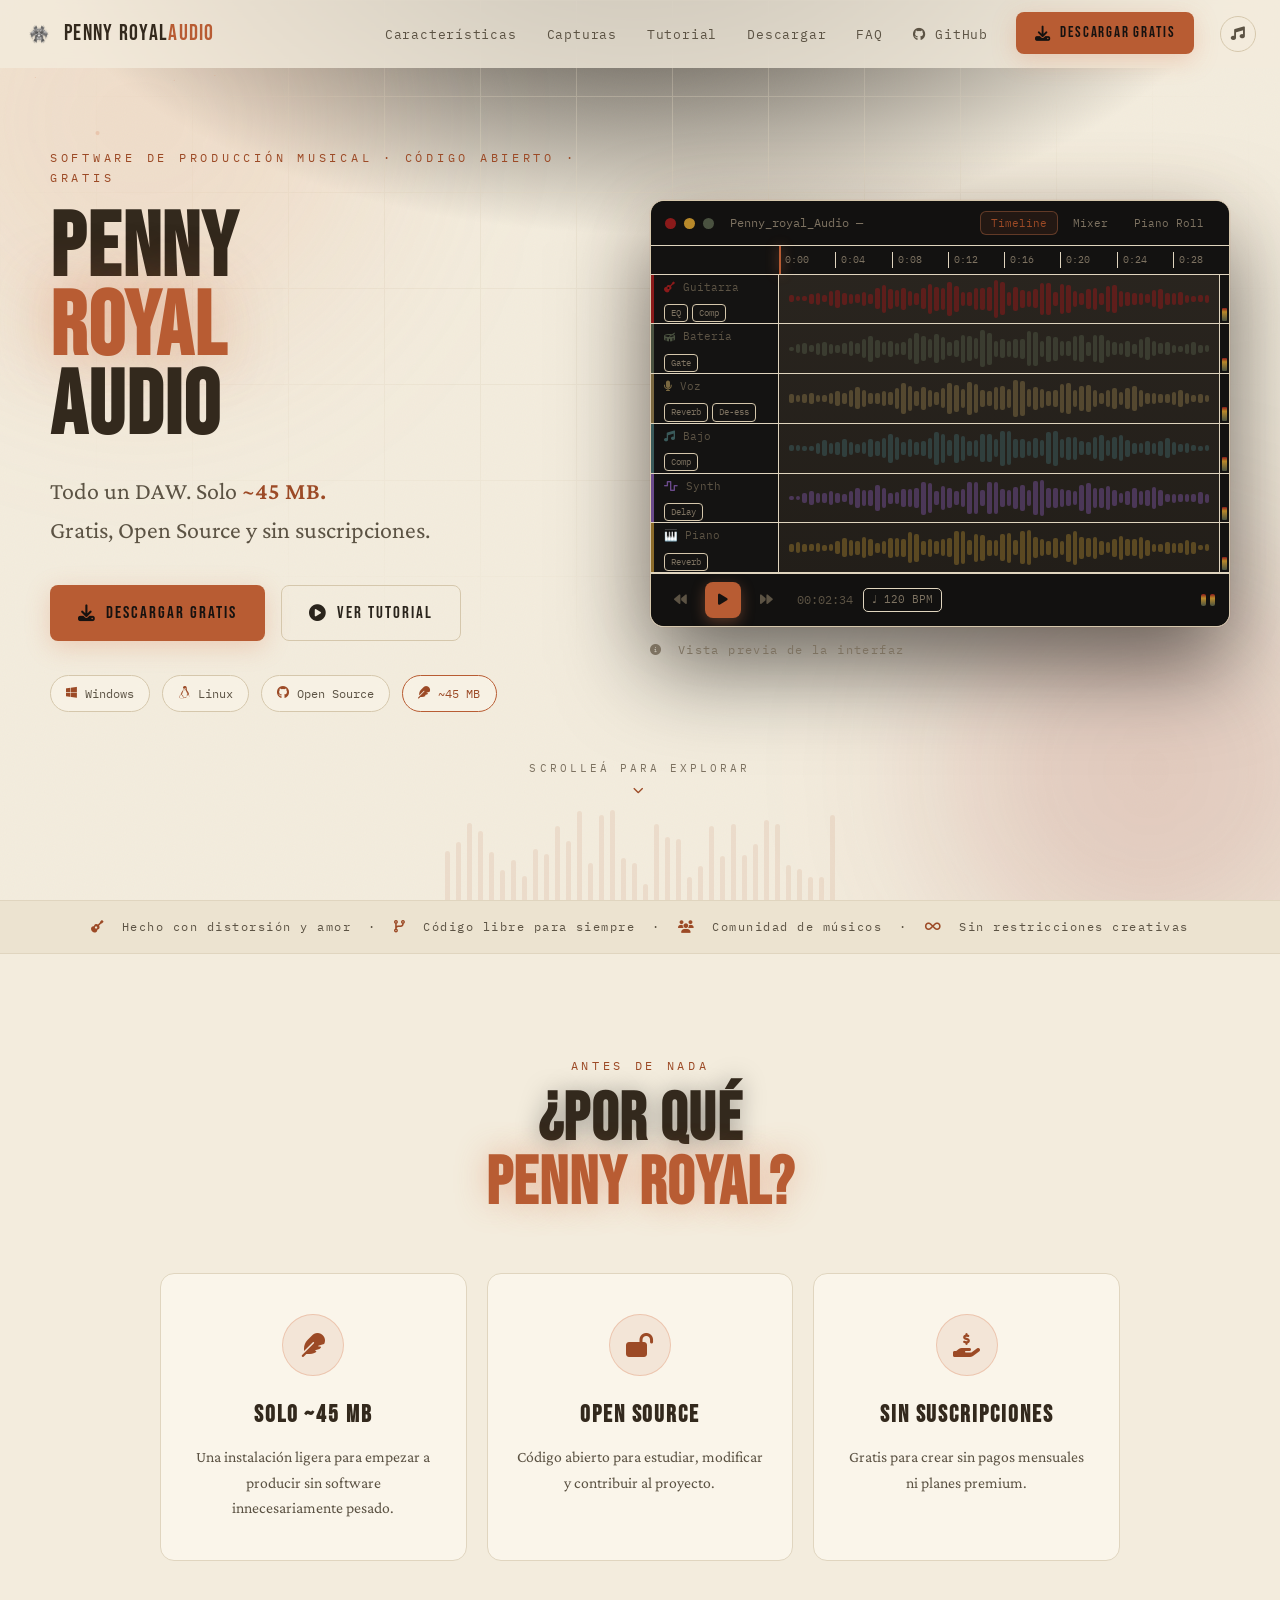
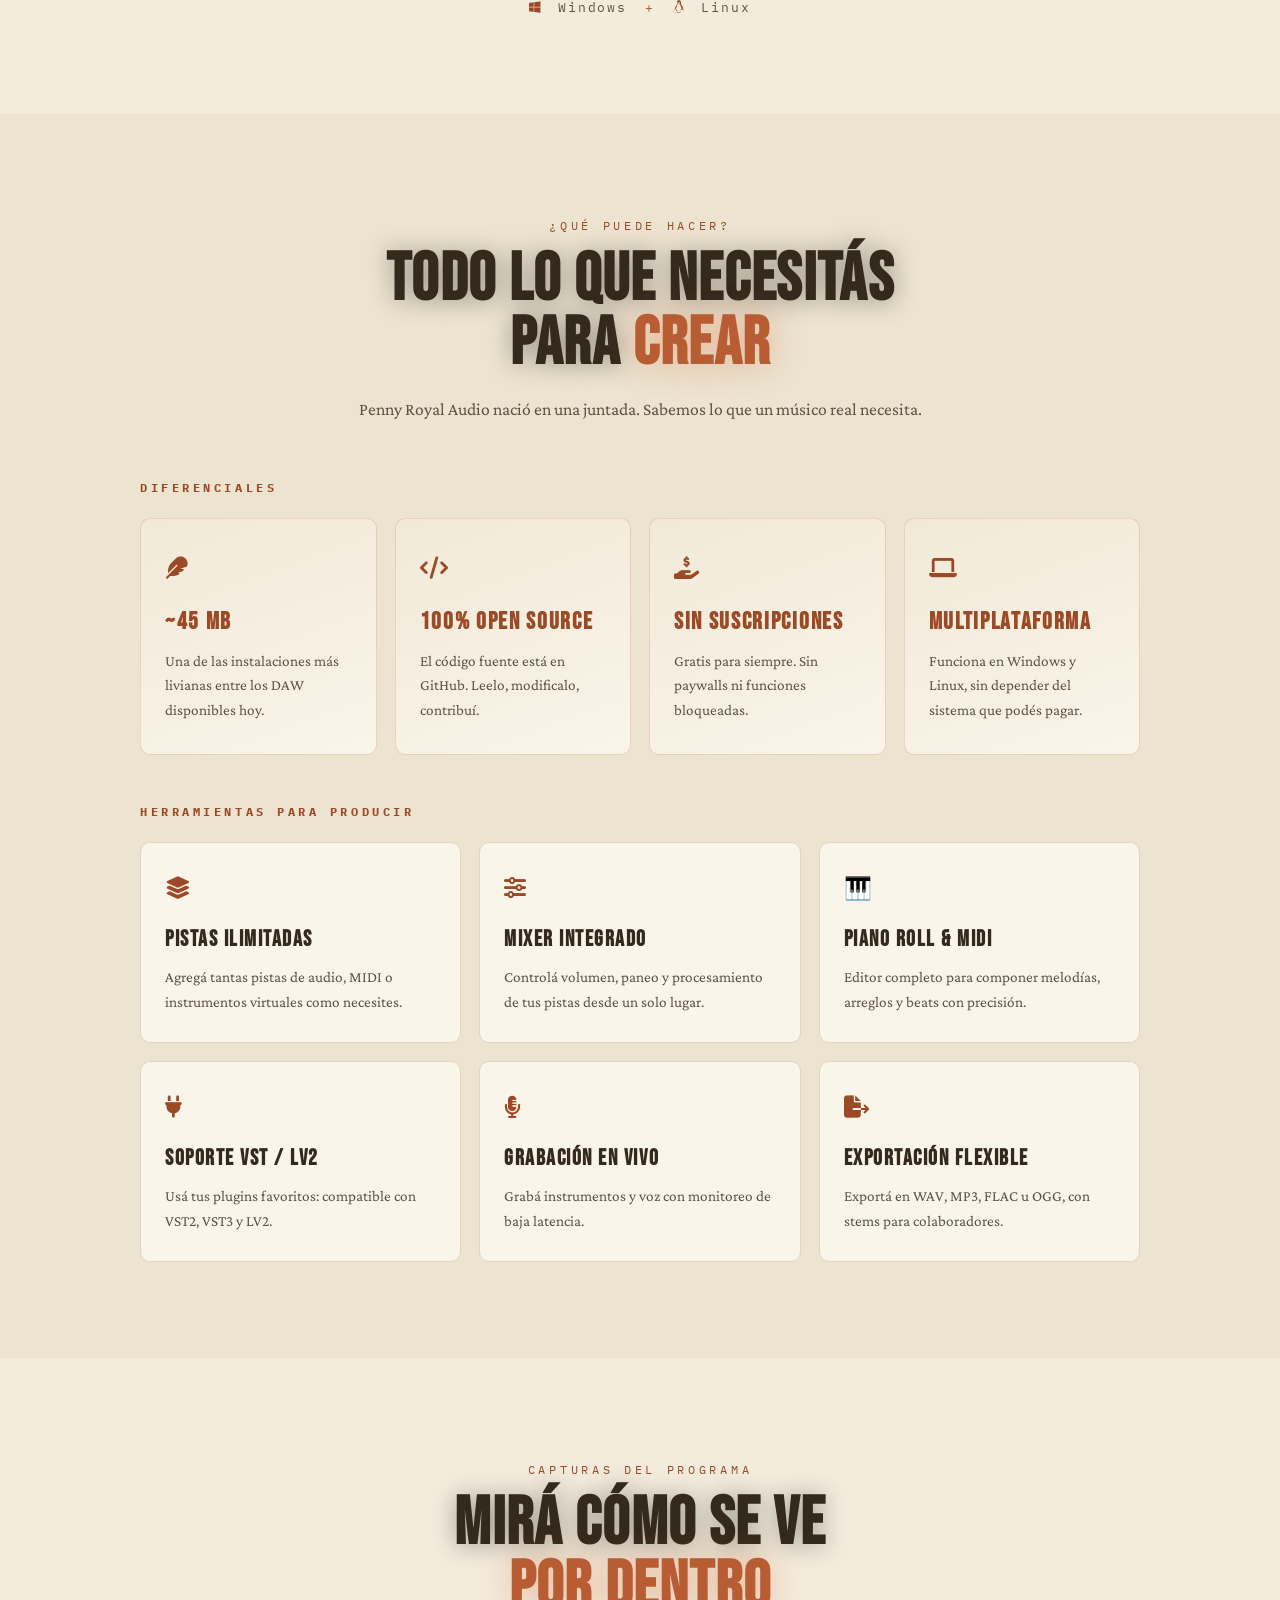
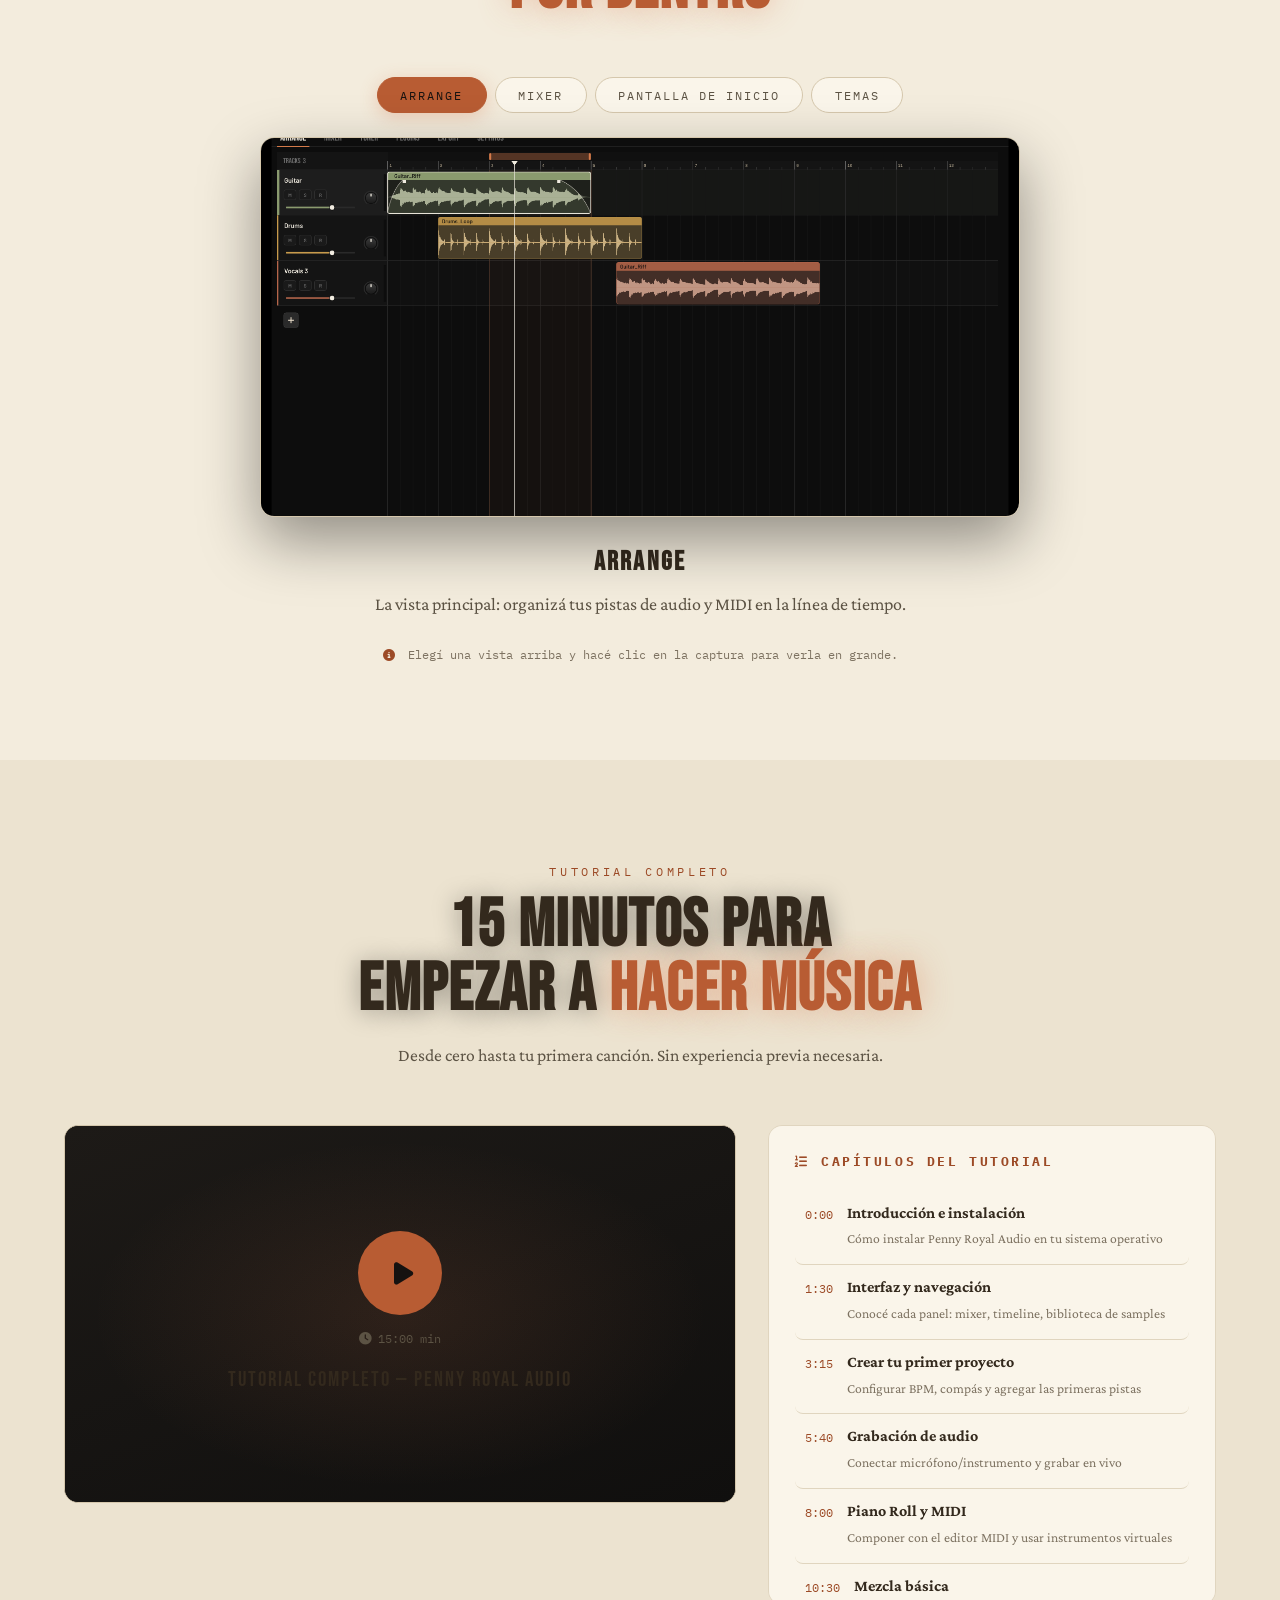
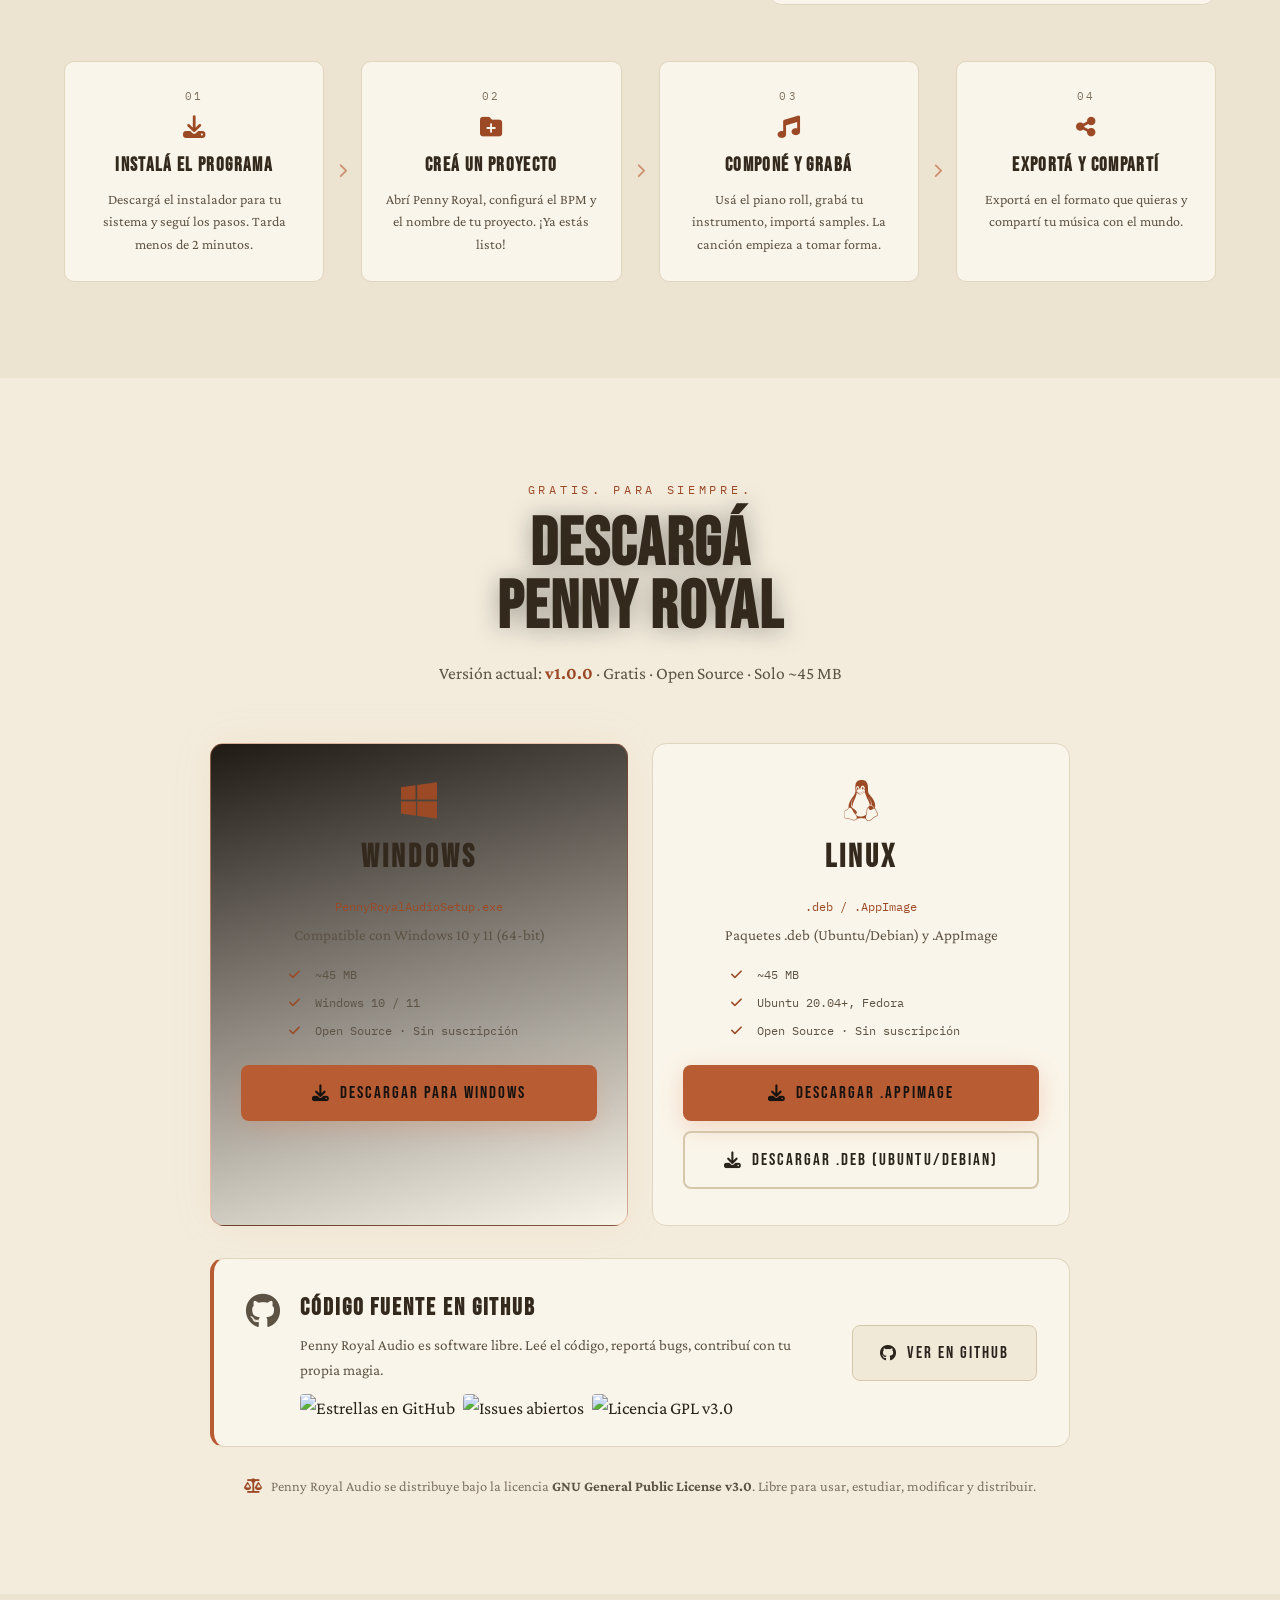
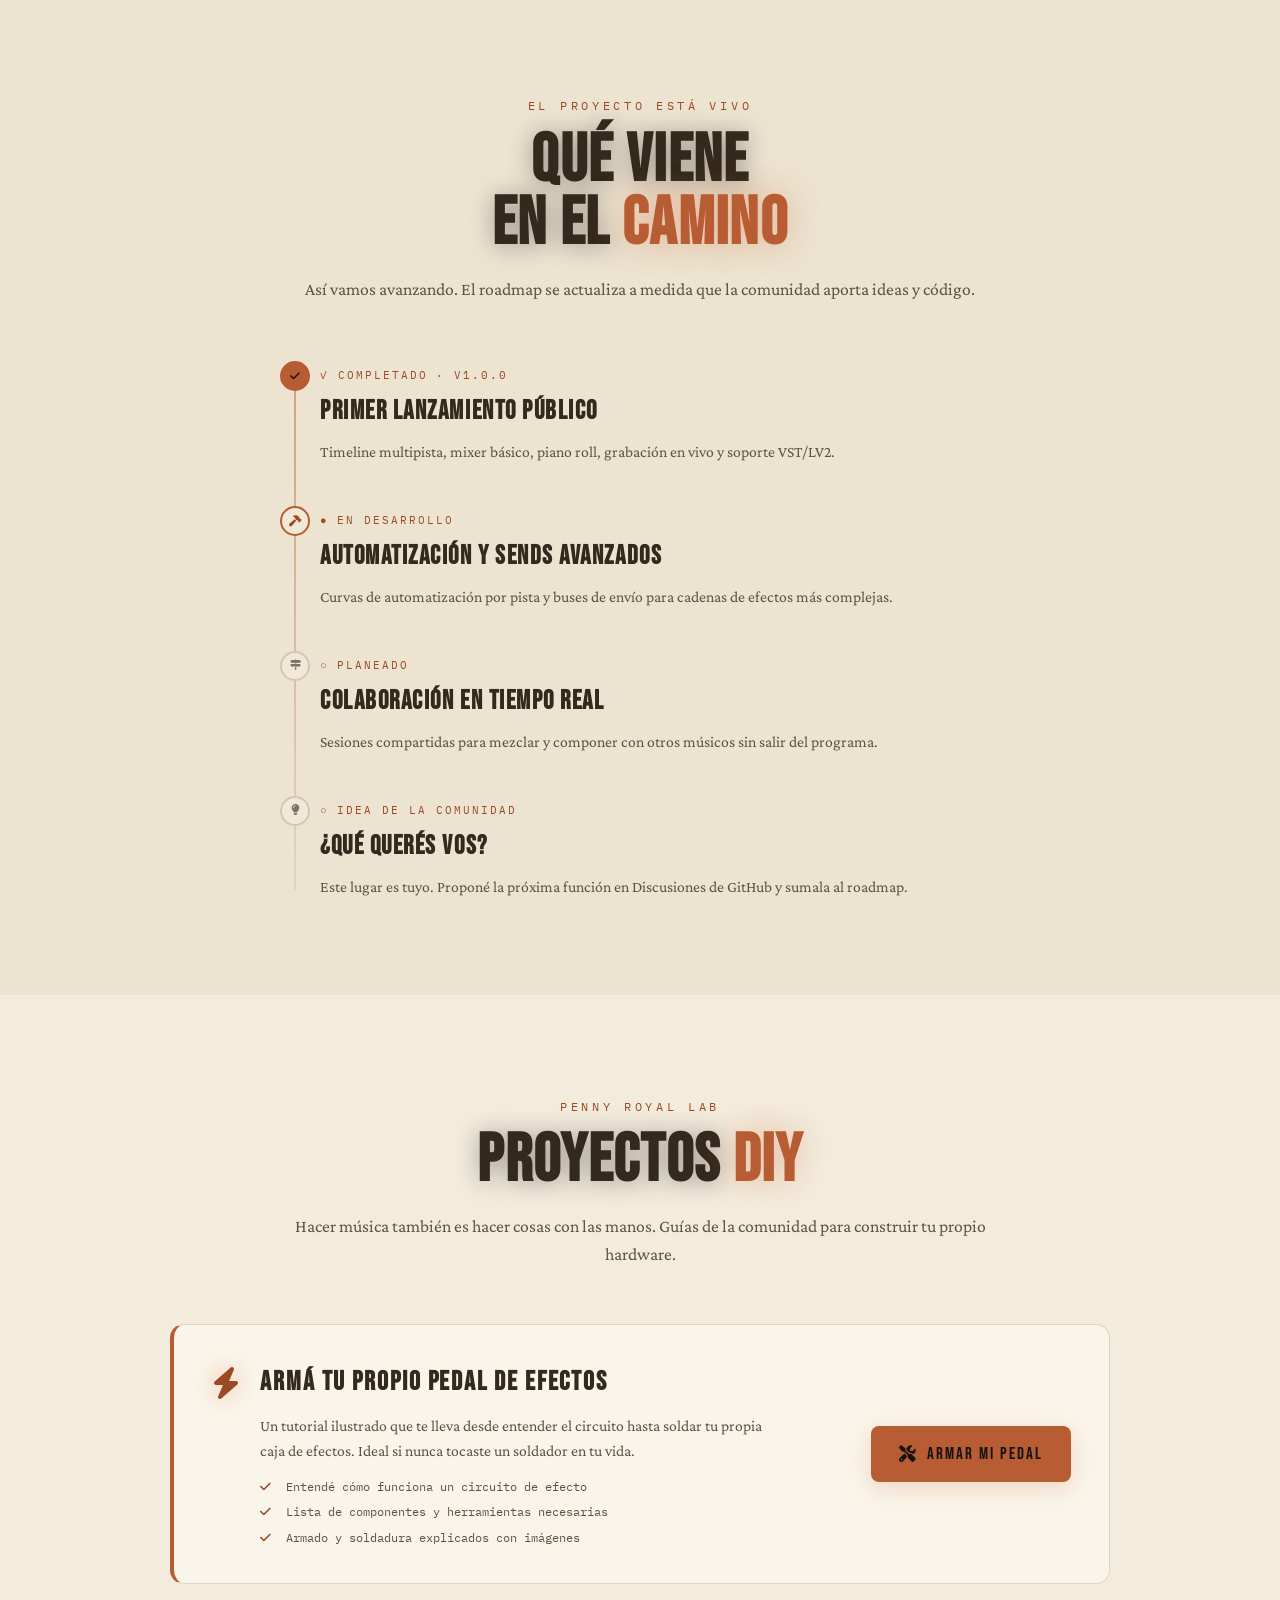
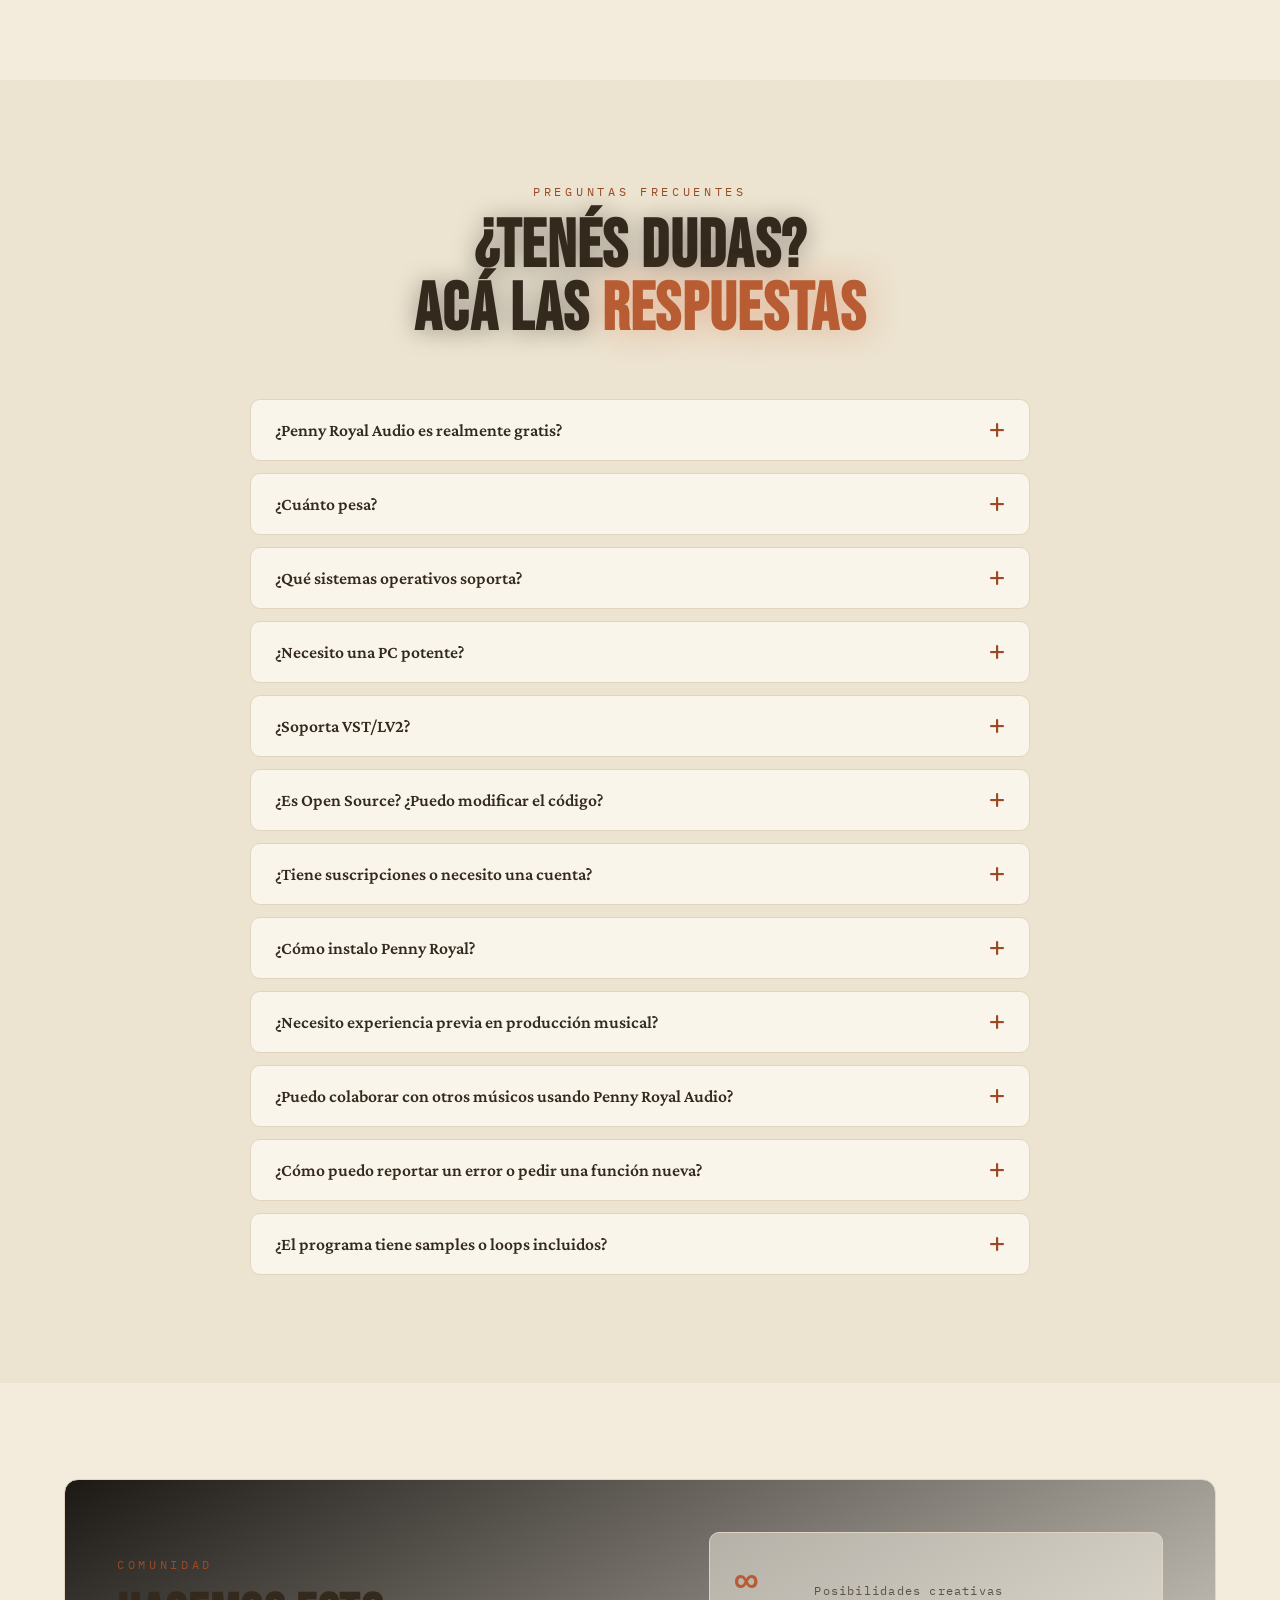
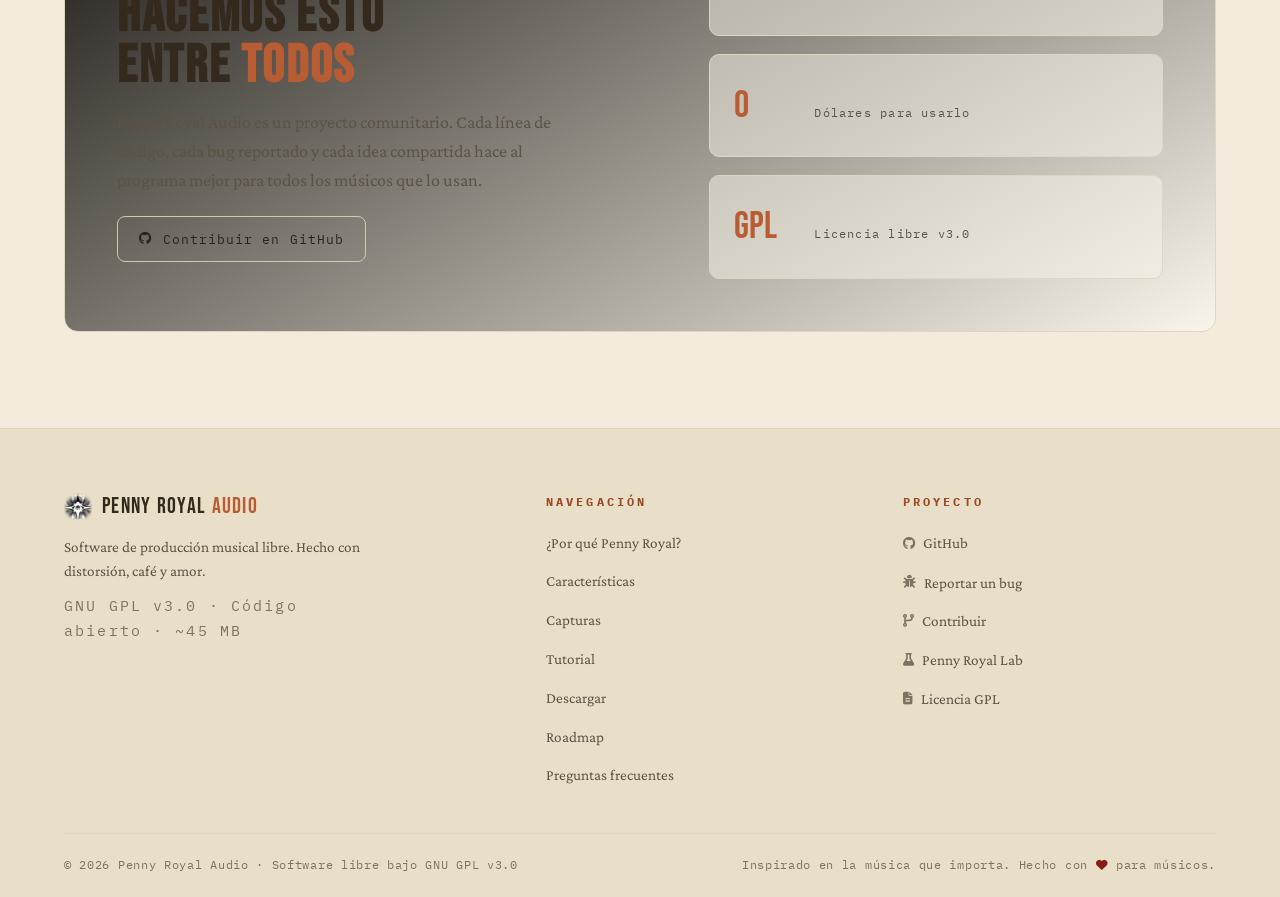
==== commit 6012f498: "Update index.html" ====
--- a/index.html
+++ b/index.html
@@ -88,7 +88,7 @@
         <li><a href="#download">Descargar</a></li>
         <li><a href="#faq">FAQ</a></li>
         <li>
-          <a href="https://github.com/joaking777/PennyRoyalAudio" target="_blank" rel="noopener" class="nav-github">
+          <a href="https://github.com/lukkaisito/PennyroyalAudio" target="_blank" rel="noopener" class="nav-github">
             <i class="fab fa-github"></i> GitHub
           </a>
         </li>
@@ -587,13 +587,13 @@
             <h3>Código fuente en GitHub</h3>
             <p>Penny Royal Audio es software libre. Leé el código, reportá bugs, contribuí con tu propia magia.</p>
             <div class="github-badges">
-              <img src="https://img.shields.io/github/stars/joaking777/PennyRoyalAudio?style=flat-square&color=DE9F76&labelColor=1A1A1A" alt="Estrellas en GitHub" loading="lazy" />
-              <img src="https://img.shields.io/github/issues/joaking777/PennyRoyalAudio?style=flat-square&color=B37E6C&labelColor=1A1A1A" alt="Issues abiertos" loading="lazy" />
-              <img src="https://img.shields.io/github/license/joaking777/PennyRoyalAudio?style=flat-square&color=CDAC80&labelColor=1A1A1A" alt="Licencia GPL v3.0" loading="lazy" />
+              <img src="https://github.com/lukkaisito/PennyroyalAudio?style=flat-square&color=DE9F76&labelColor=1A1A1A" alt="Estrellas en GitHub" loading="lazy" />
+              <img src="https://github.com/lukkaisito/PennyroyalAudio/issues?style=flat-square&color=B37E6C&labelColor=1A1A1A" alt="Issues abiertos" loading="lazy" />
+              <img src="https://github.com/lukkaisito/PennyroyalAudio/blob/master/LICENSE?style=flat-square&color=CDAC80&labelColor=1A1A1A" alt="Licencia GPL v3.0" loading="lazy" />
             </div>
           </div>
         </div>
-        <a href="https://github.com/joaking777/PennyRoyalAudio" target="_blank" rel="noopener" class="btn btn-github">
+        <a href="https://github.com/lukkaisito/PennyroyalAudio" target="_blank" rel="noopener" class="btn btn-github">
           <i class="fab fa-github" aria-hidden="true"></i> Ver en GitHub
         </a>
       </div>
@@ -749,7 +749,7 @@
           </button>
           <div class="faq-answer">
             <p>Sí. El código fuente está en GitHub bajo licencia <strong>GNU GPL v3.0</strong>. Podés leerlo, estudiarlo, modificarlo y contribuir con mejoras. La música no debería tener dueño.</p>
-            <a href="https://github.com/joaking777/PennyRoyalAudio" target="_blank" rel="noopener" class="faq-doc-link"><i class="fas fa-up-right-from-square"></i> Ver documentación</a>
+            <a href="https://github.com/lukkaisito/PennyroyalAudio" target="_blank" rel="noopener" class="faq-doc-link"><i class="fas fa-up-right-from-square"></i> Ver documentación</a>
           </div>
         </div>
 
@@ -827,7 +827,7 @@
           <h2>Hacemos esto<br>entre <em>todos</em></h2>
           <p>Penny Royal Audio es un proyecto comunitario. Cada línea de código, cada bug reportado y cada idea compartida hace al programa mejor para todos los músicos que lo usan.</p>
           <div class="community-links">
-            <a href="https://github.com/joaking777/PennyRoyalAudio" target="_blank" rel="noopener" class="community-link">
+            <a href="https://github.com/joaking777/PennyRoyalAudio-Community" target="_blank" rel="noopener" class="community-link">
               <i class="fab fa-github" aria-hidden="true"></i> Contribuir en GitHub
             </a>
           </div>
@@ -877,10 +877,10 @@
         <div class="footer-links">
           <h4>Proyecto</h4>
           <ul>
-            <li><a href="https://github.com/joaking777/PennyRoyalAudio" target="_blank" rel="noopener"><i class="fab fa-github" aria-hidden="true"></i> GitHub</a></li>
-            <li><a href="https://github.com/joaking777/PennyRoyalAudio/issues" target="_blank" rel="noopener"><i class="fas fa-bug" aria-hidden="true"></i> Reportar un bug</a></li>
-            <li><a href="https://github.com/joaking777/PennyRoyalAudio/discussions" target="_blank" rel="noopener"><i class="fas fa-code-branch" aria-hidden="true"></i> Contribuir</a></li>
-            <li><a href="https://github.com/joaking777/PennyRoyalAudio" target="_blank" rel="noopener"><i class="fas fa-flask" aria-hidden="true"></i> Penny Royal Lab</a></li>
+            <li><a href="https://github.com/joaking777/PennyRoyalAudio-Community" target="_blank" rel="noopener"><i class="fab fa-github" aria-hidden="true"></i> GitHub</a></li>
+            <li><a href="https://github.com/joaking777/PennyRoyalAudio-Community/issues" target="_blank" rel="noopener"><i class="fas fa-bug" aria-hidden="true"></i> Reportar un bug</a></li>
+            <li><a href="https://github.com/joaking777/PennyRoyalAudio-Community/discussions" target="_blank" rel="noopener"><i class="fas fa-code-branch" aria-hidden="true"></i> Contribuir</a></li>
+            <li><a href="https://barbarach.com/articles/building-a-simple-pedal/lets-build-a-simple-pedal/" target="_blank" rel="noopener"><i class="fas fa-flask" aria-hidden="true"></i> Penny Royal Lab</a></li>
             <li><a href="https://www.gnu.org/licenses/gpl-3.0.html" target="_blank" rel="noopener"><i class="fas fa-file-alt" aria-hidden="true"></i> Licencia GPL</a></li>
           </ul>
         </div>
@@ -894,4 +894,4 @@
 
   <script src="script.js"></script>
 </body>
-</html>+</html>
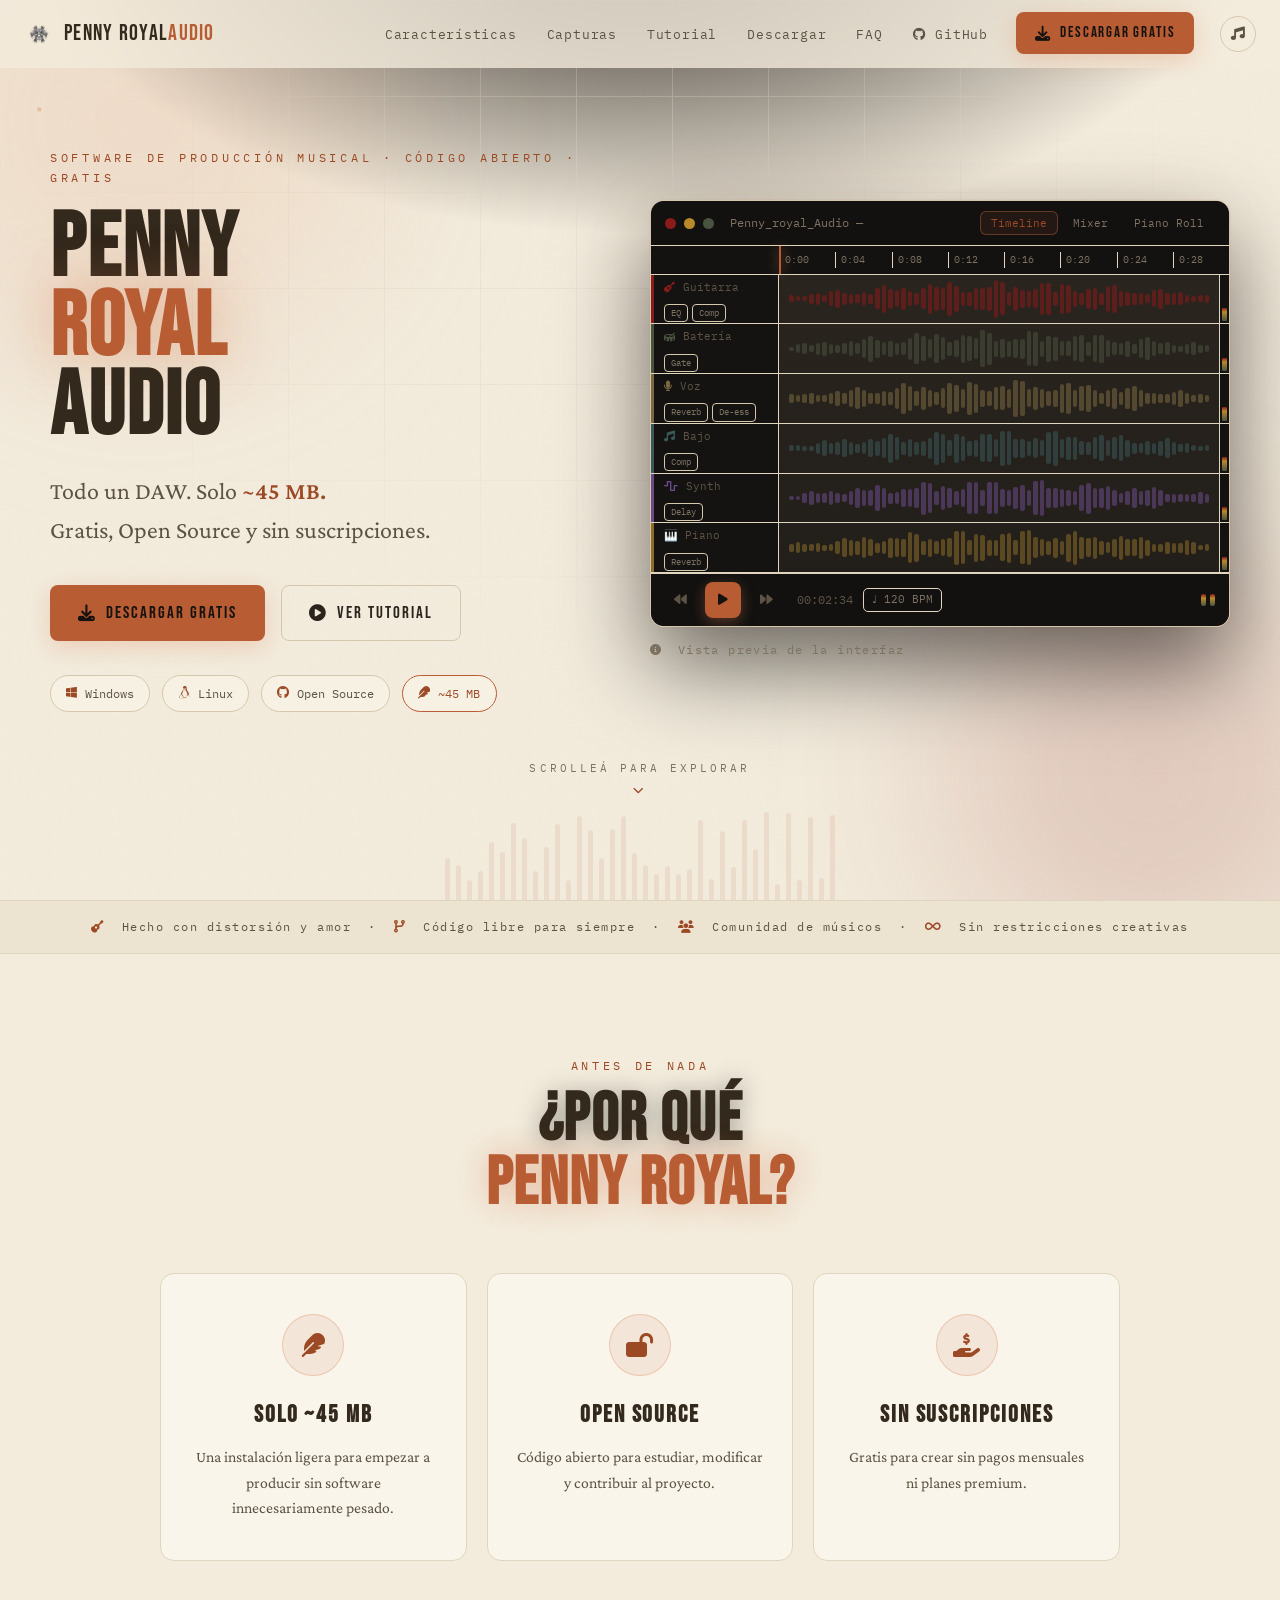
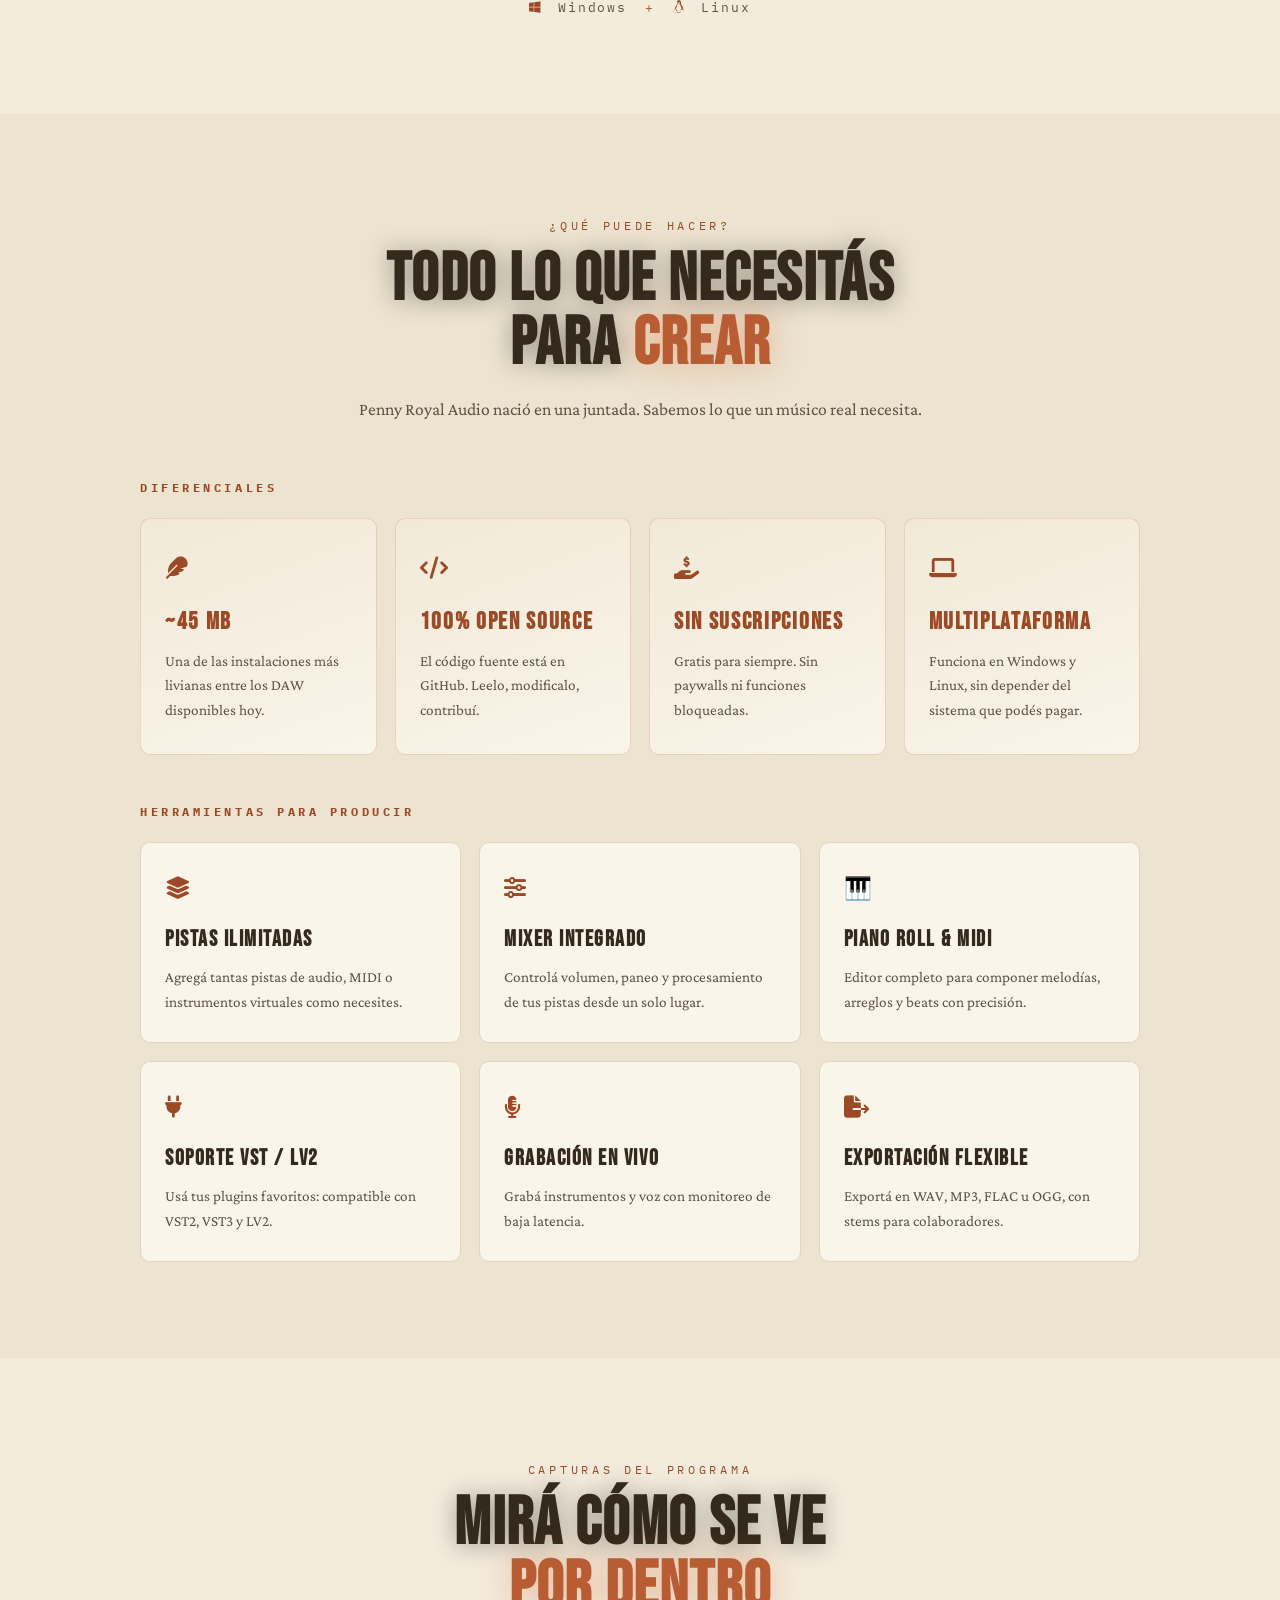
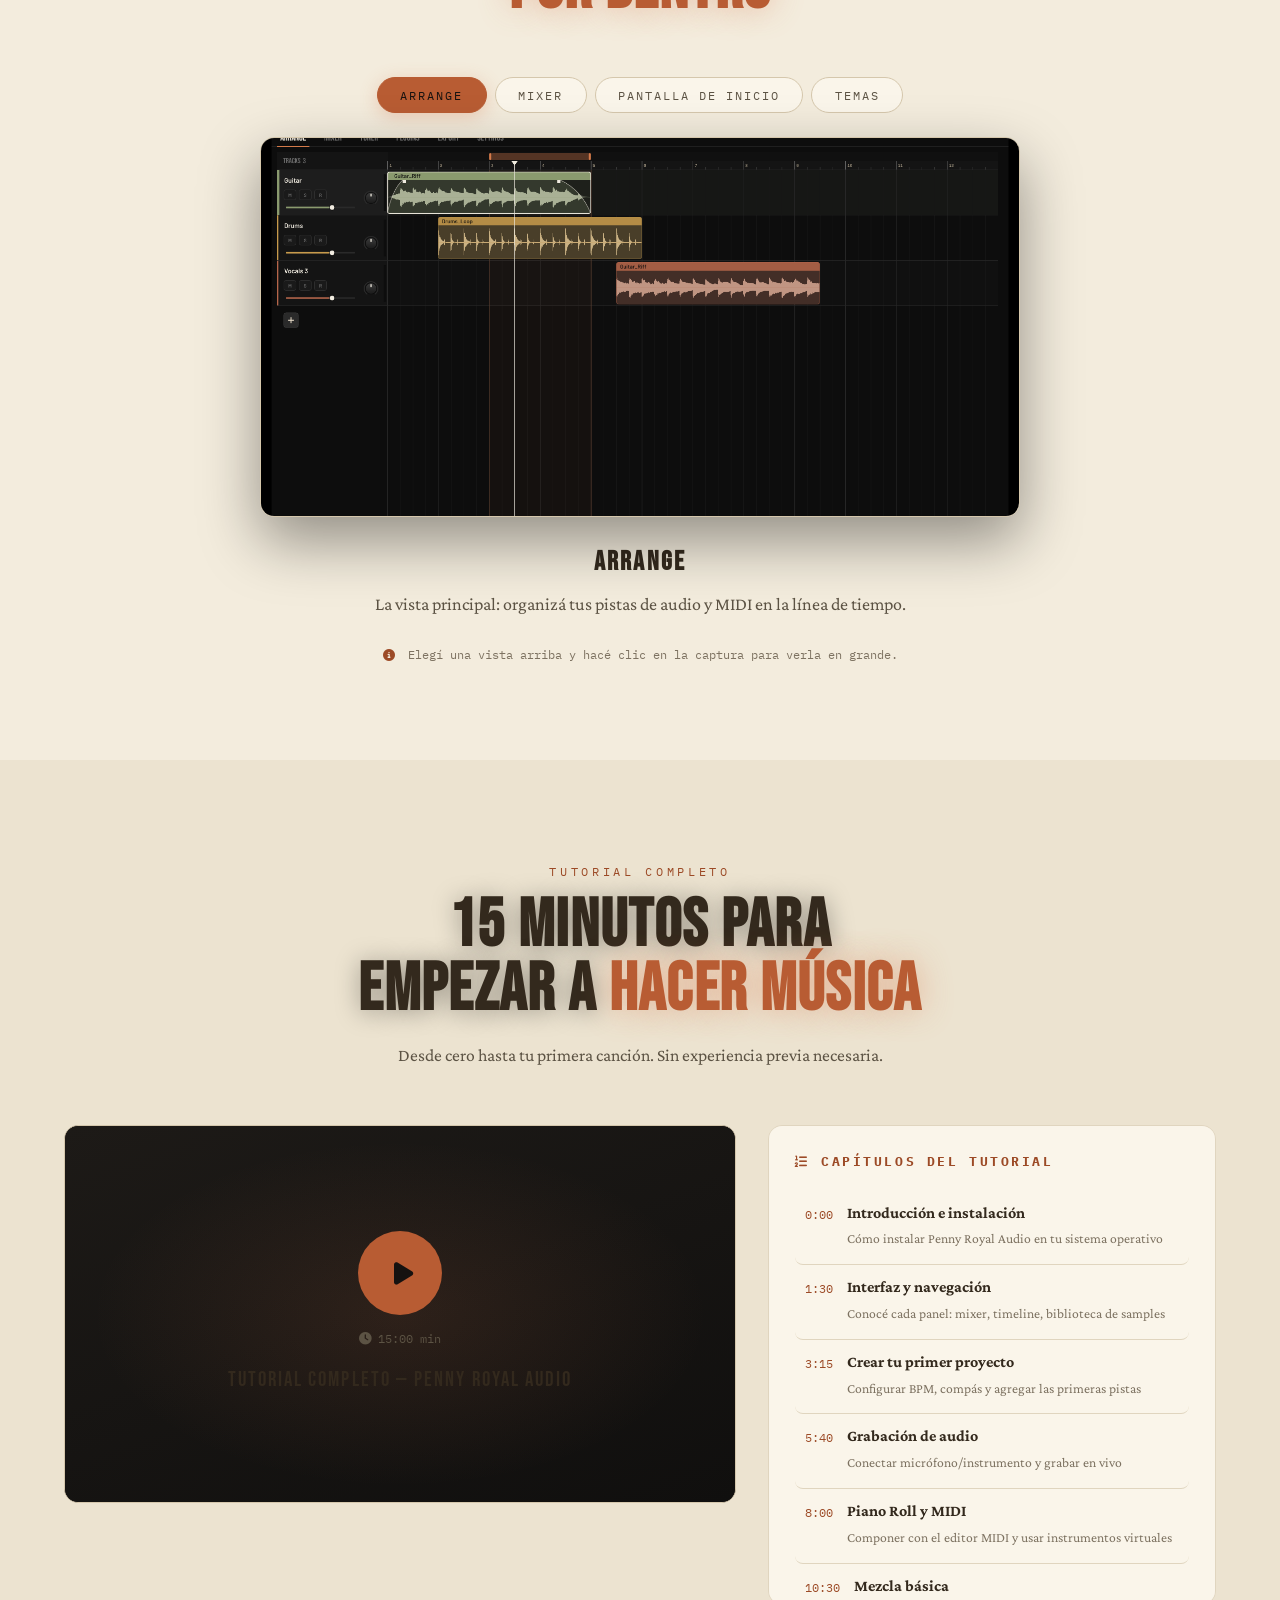
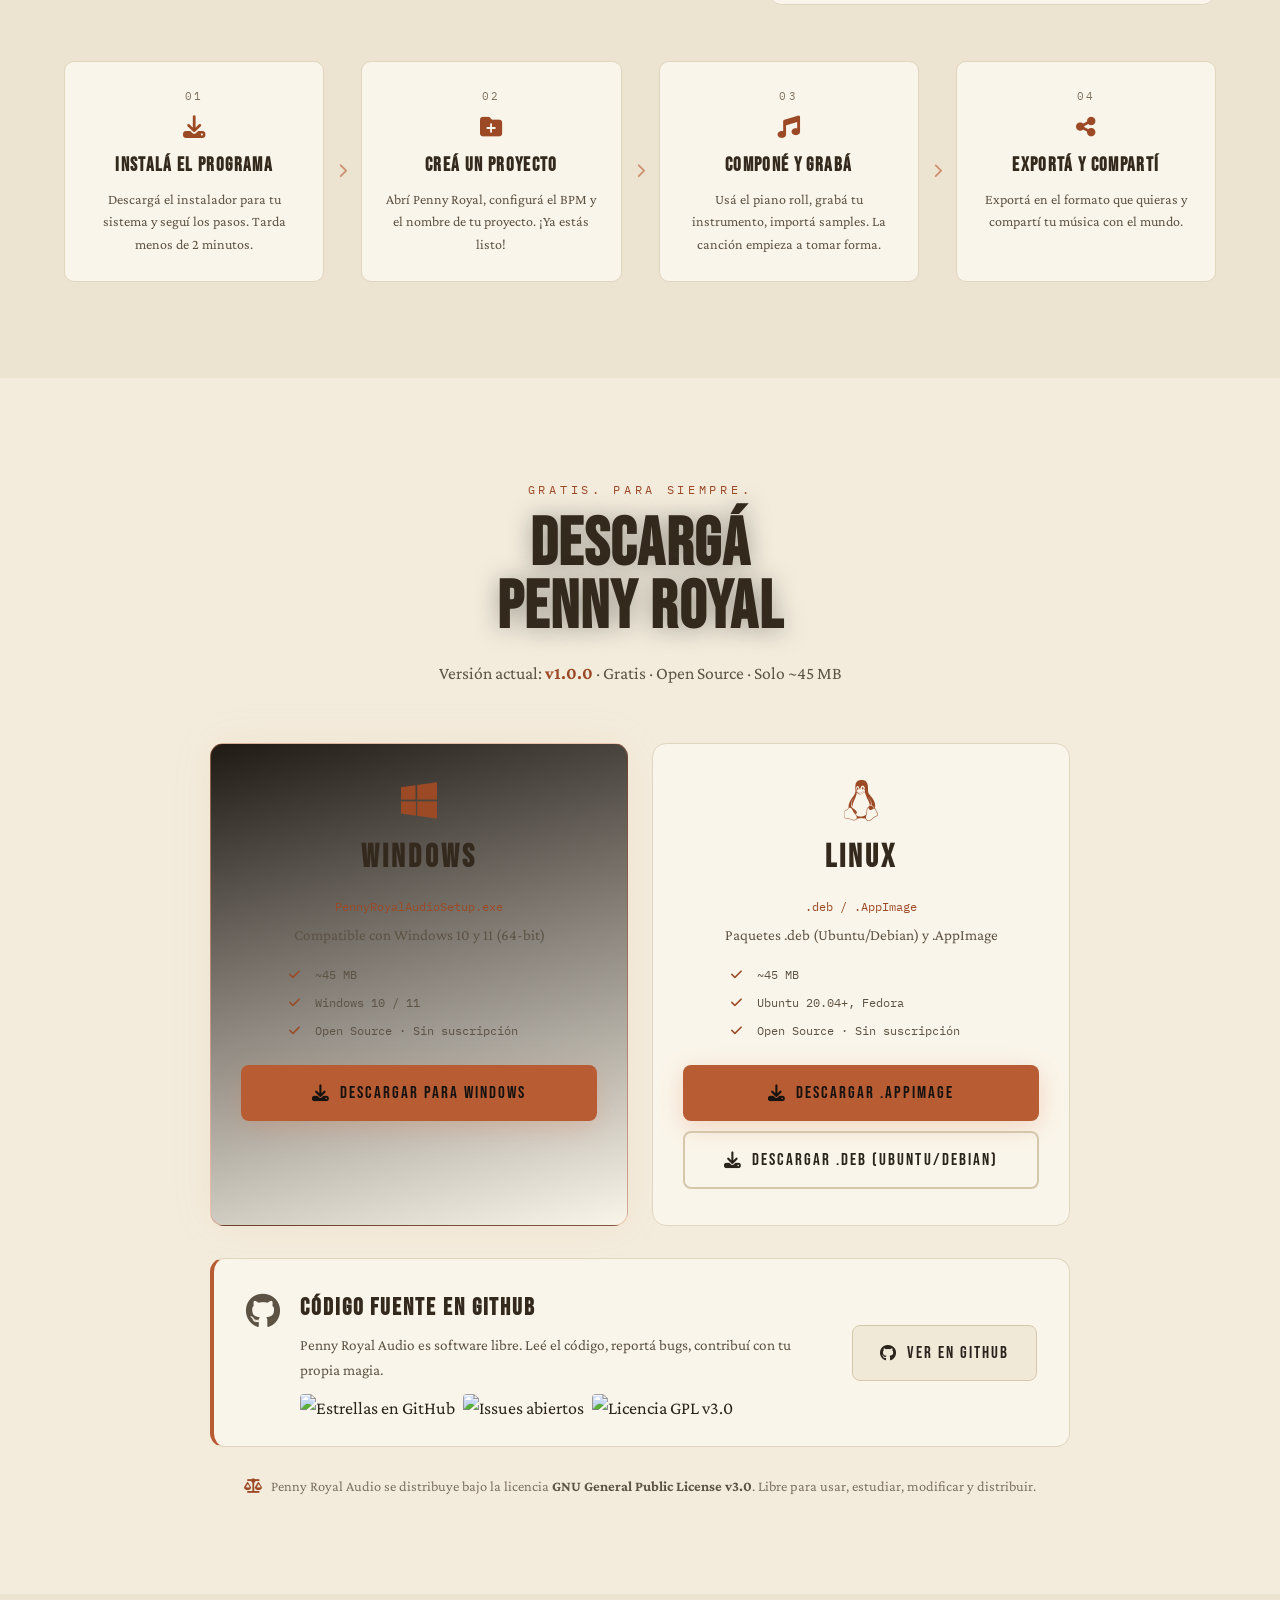
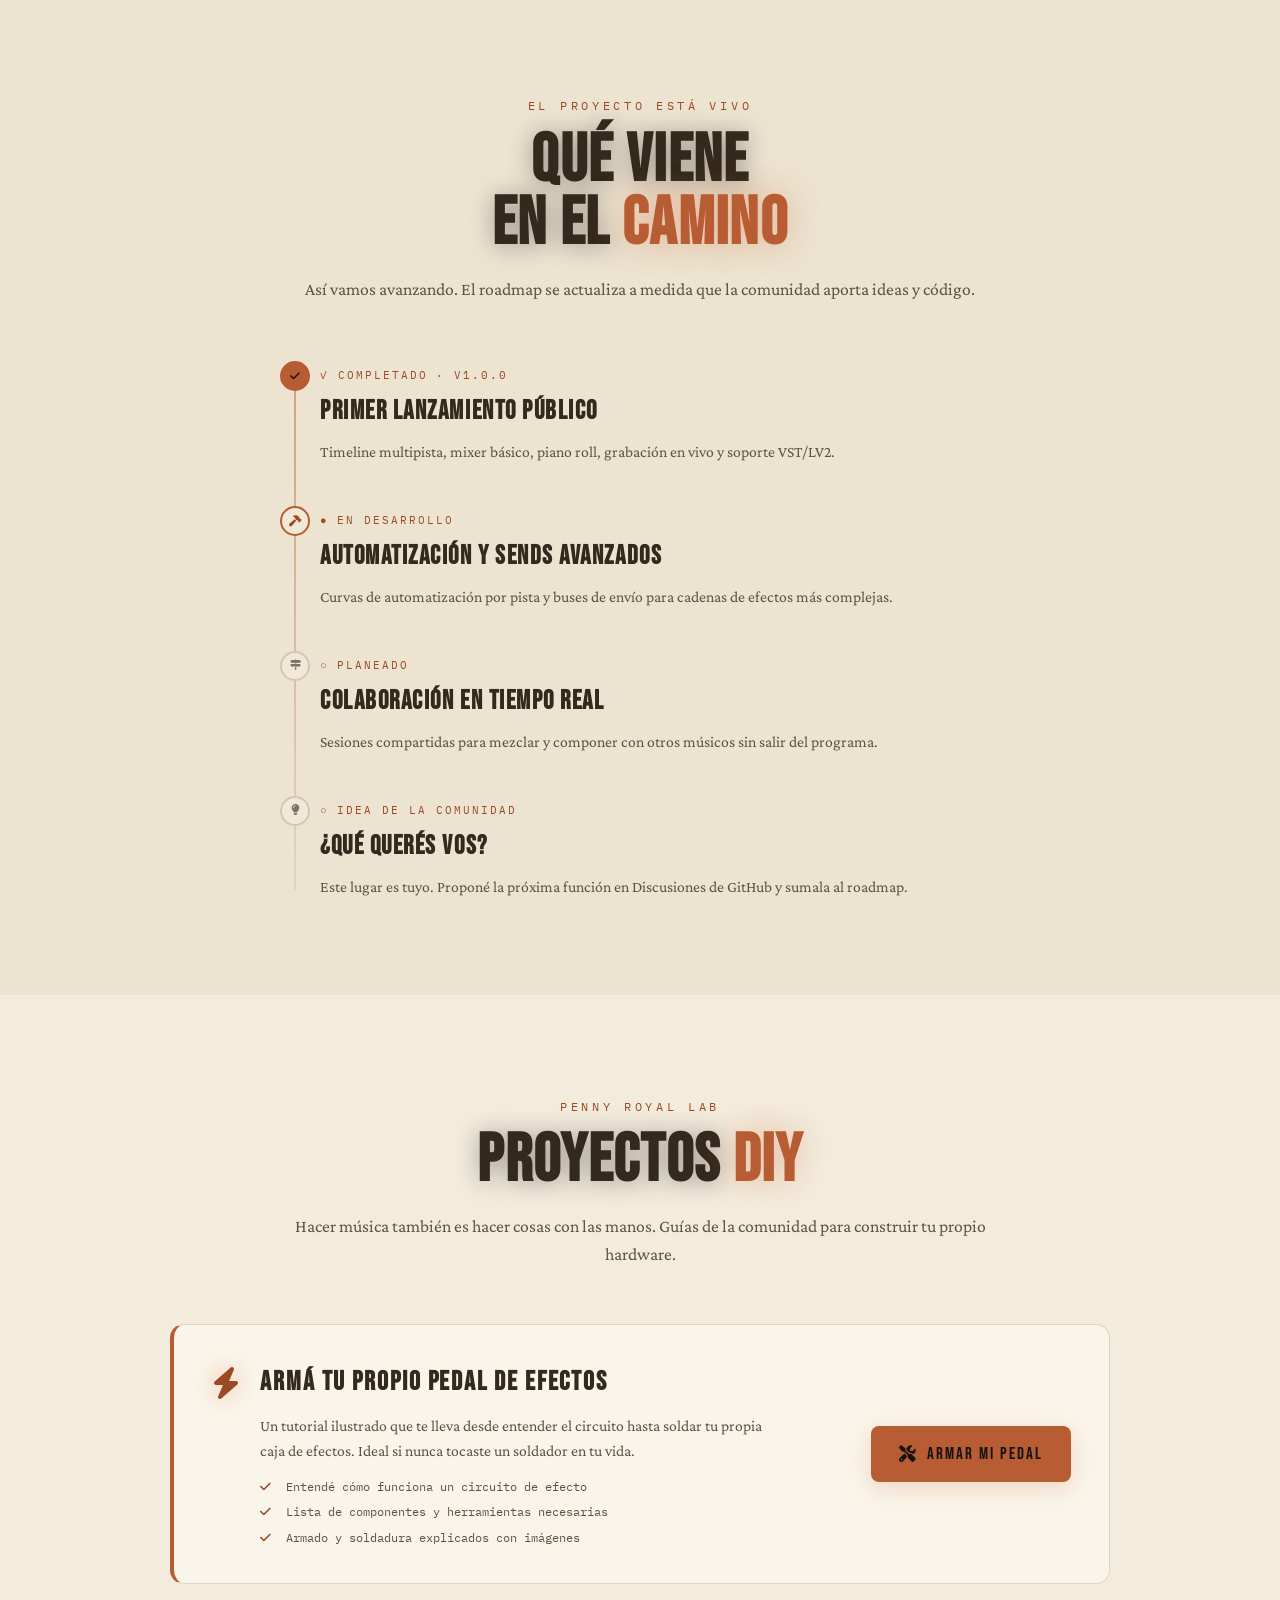
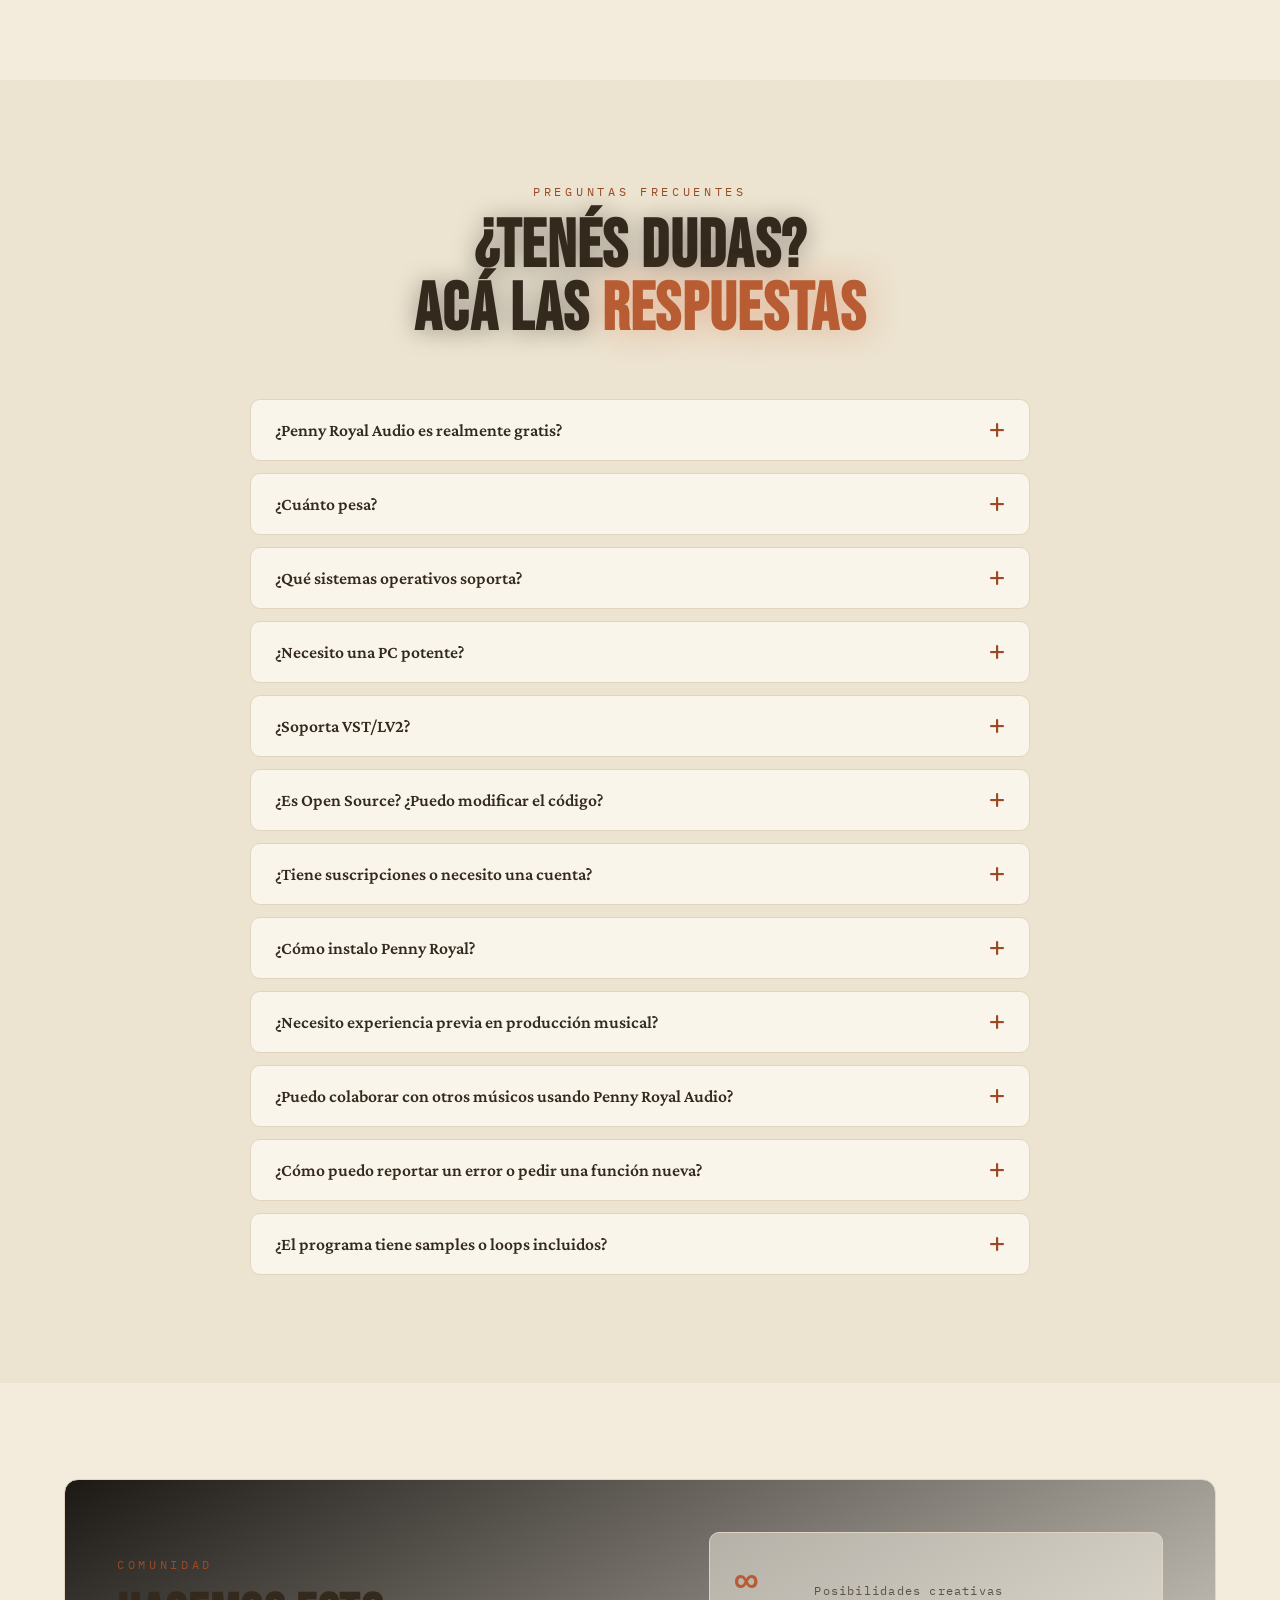
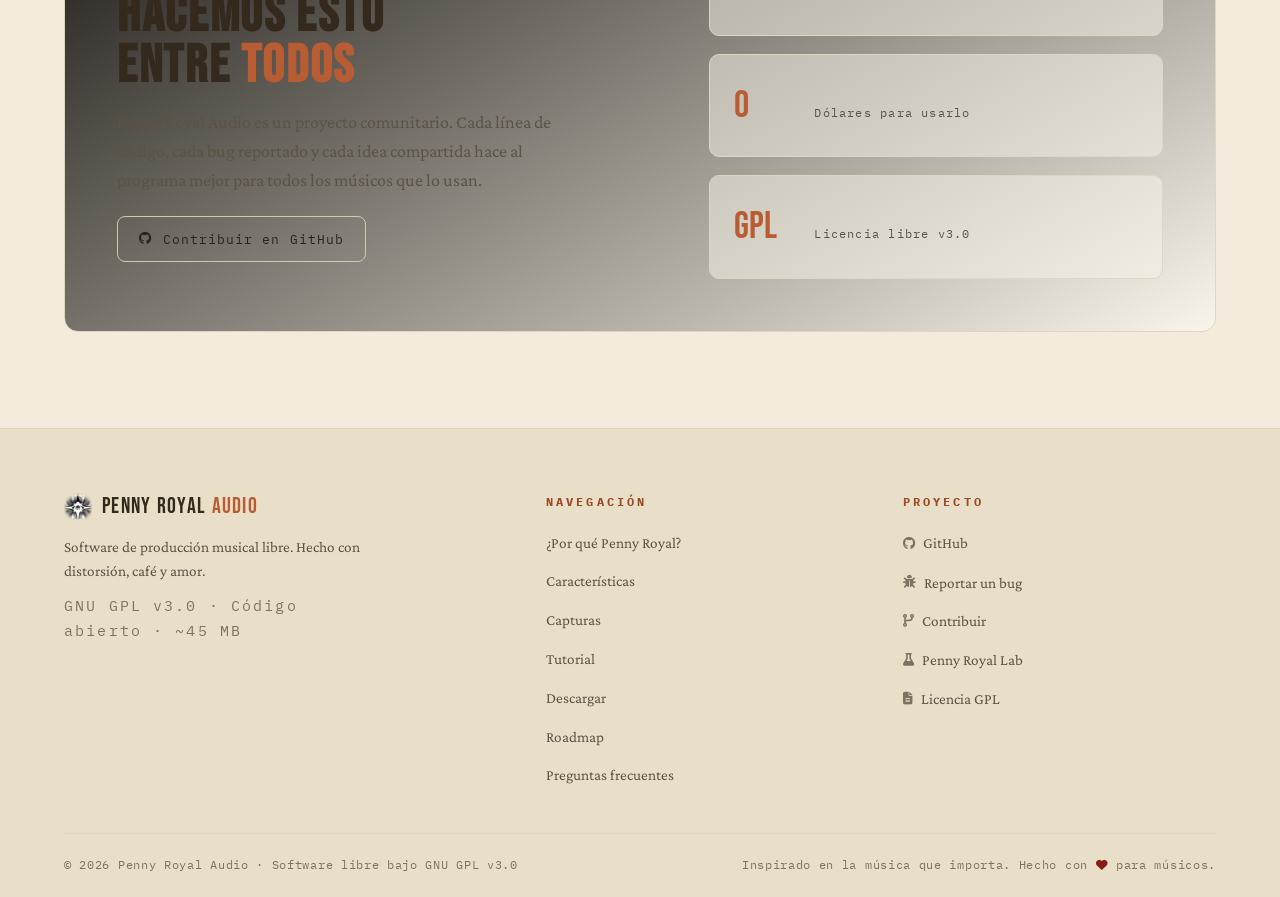
==== commit e86d6992: "Update index.html" ====
--- a/index.html
+++ b/index.html
@@ -587,9 +587,9 @@
             <h3>Código fuente en GitHub</h3>
             <p>Penny Royal Audio es software libre. Leé el código, reportá bugs, contribuí con tu propia magia.</p>
             <div class="github-badges">
-              <img src="https://github.com/lukkaisito/PennyroyalAudio?style=flat-square&color=DE9F76&labelColor=1A1A1A" alt="Estrellas en GitHub" loading="lazy" />
-              <img src="https://github.com/lukkaisito/PennyroyalAudio/issues?style=flat-square&color=B37E6C&labelColor=1A1A1A" alt="Issues abiertos" loading="lazy" />
-              <img src="https://github.com/lukkaisito/PennyroyalAudio/blob/master/LICENSE?style=flat-square&color=CDAC80&labelColor=1A1A1A" alt="Licencia GPL v3.0" loading="lazy" />
+              <img src="https://img.shields.io/github/stars/lukkaisito/PennyroyalAudio?style=flat-square&color=DE9F76&labelColor=1A1A1A" alt="Estrellas en GitHub" loading="lazy" />
+              <img src="https://img.shields.io/github/issues/lukkaisito/PennyroyalAudio?style=flat-square&color=B37E6C&labelColor=1A1A1A" alt="Issues abiertos" loading="lazy" />
+              <img src="https://img.shields.io/github/license/lukkaisito/PennyroyalAudio?style=flat-square&color=CDAC80&labelColor=1A1A1A" alt="Licencia GPL v3.0" loading="lazy" />
             </div>
           </div>
         </div>
@@ -877,7 +877,7 @@
         <div class="footer-links">
           <h4>Proyecto</h4>
           <ul>
-            <li><a href="https://github.com/joaking777/PennyRoyalAudio-Community" target="_blank" rel="noopener"><i class="fab fa-github" aria-hidden="true"></i> GitHub</a></li>
+            <li><a href="https://github.com/lukkaisito/PennyroyalAudio" target="_blank" rel="noopener"><i class="fab fa-github" aria-hidden="true"></i> GitHub</a></li>
             <li><a href="https://github.com/joaking777/PennyRoyalAudio-Community/issues" target="_blank" rel="noopener"><i class="fas fa-bug" aria-hidden="true"></i> Reportar un bug</a></li>
             <li><a href="https://github.com/joaking777/PennyRoyalAudio-Community/discussions" target="_blank" rel="noopener"><i class="fas fa-code-branch" aria-hidden="true"></i> Contribuir</a></li>
             <li><a href="https://barbarach.com/articles/building-a-simple-pedal/lets-build-a-simple-pedal/" target="_blank" rel="noopener"><i class="fas fa-flask" aria-hidden="true"></i> Penny Royal Lab</a></li>
